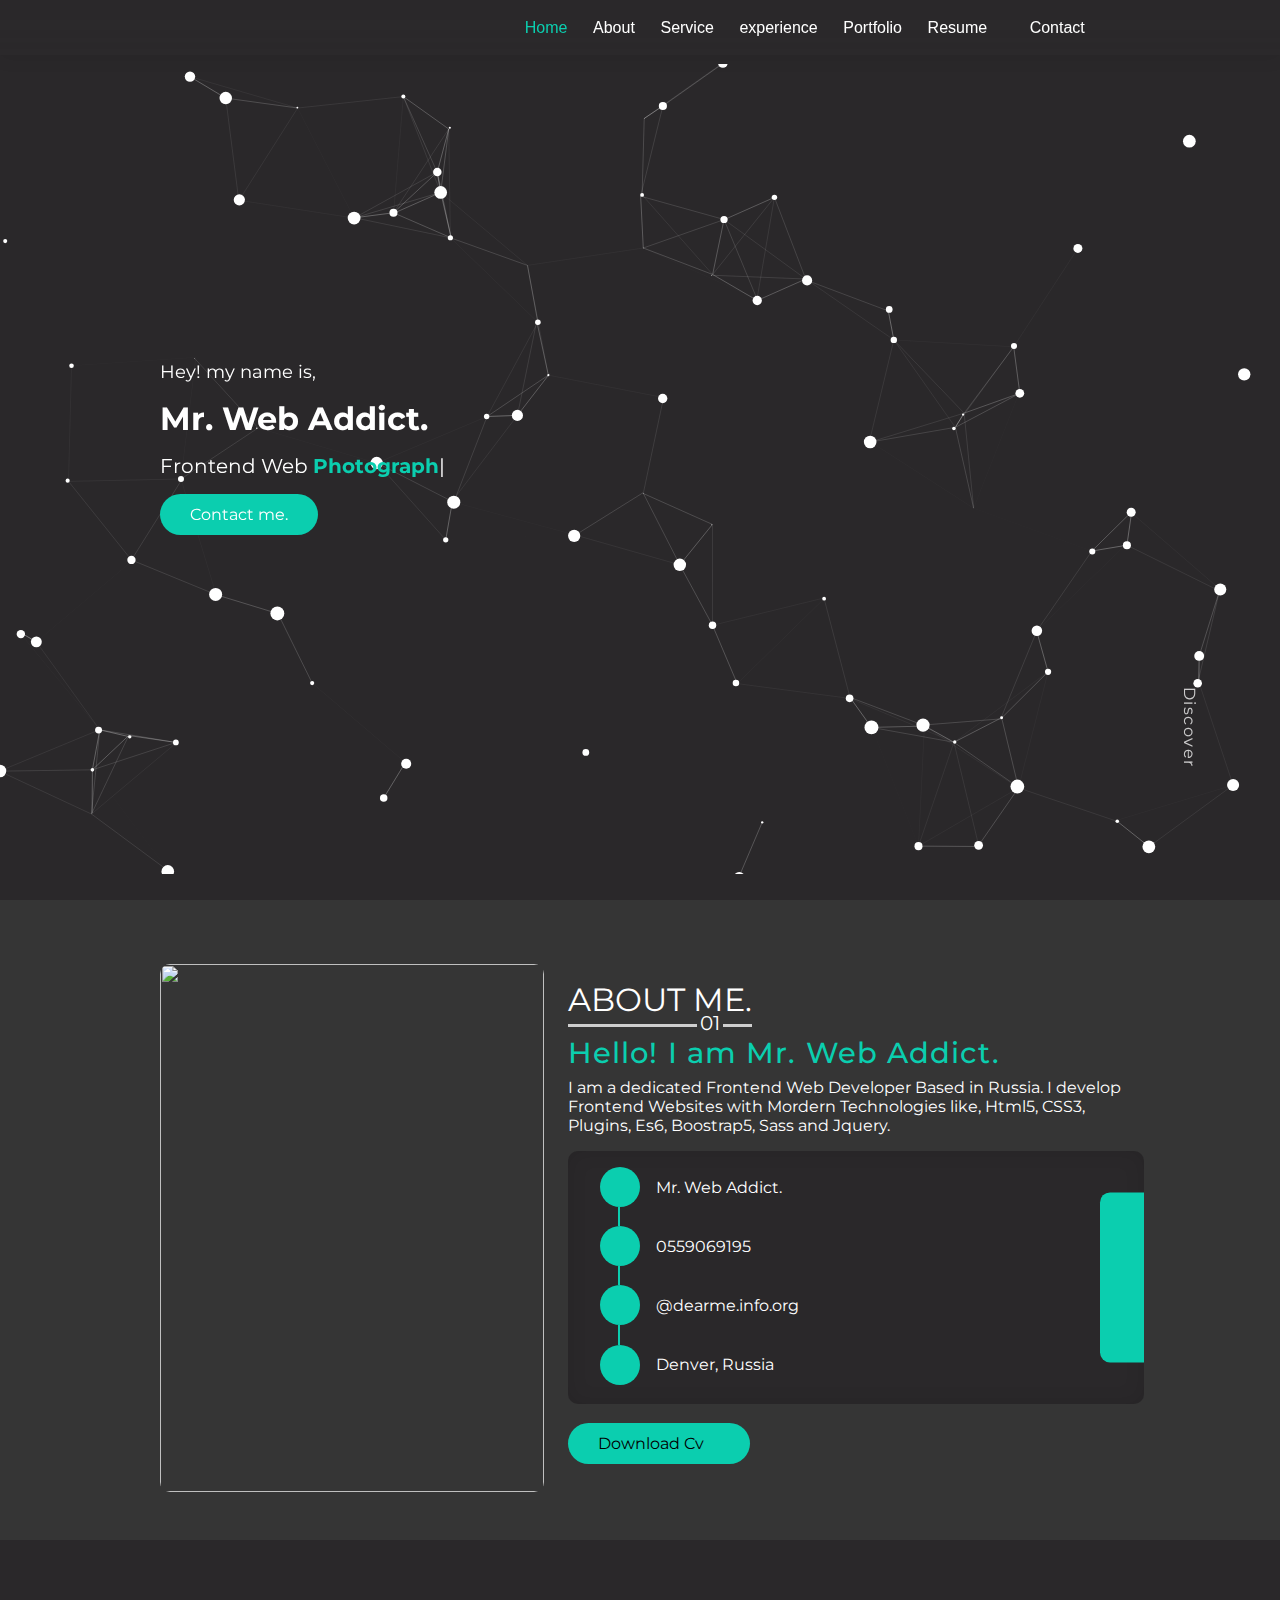
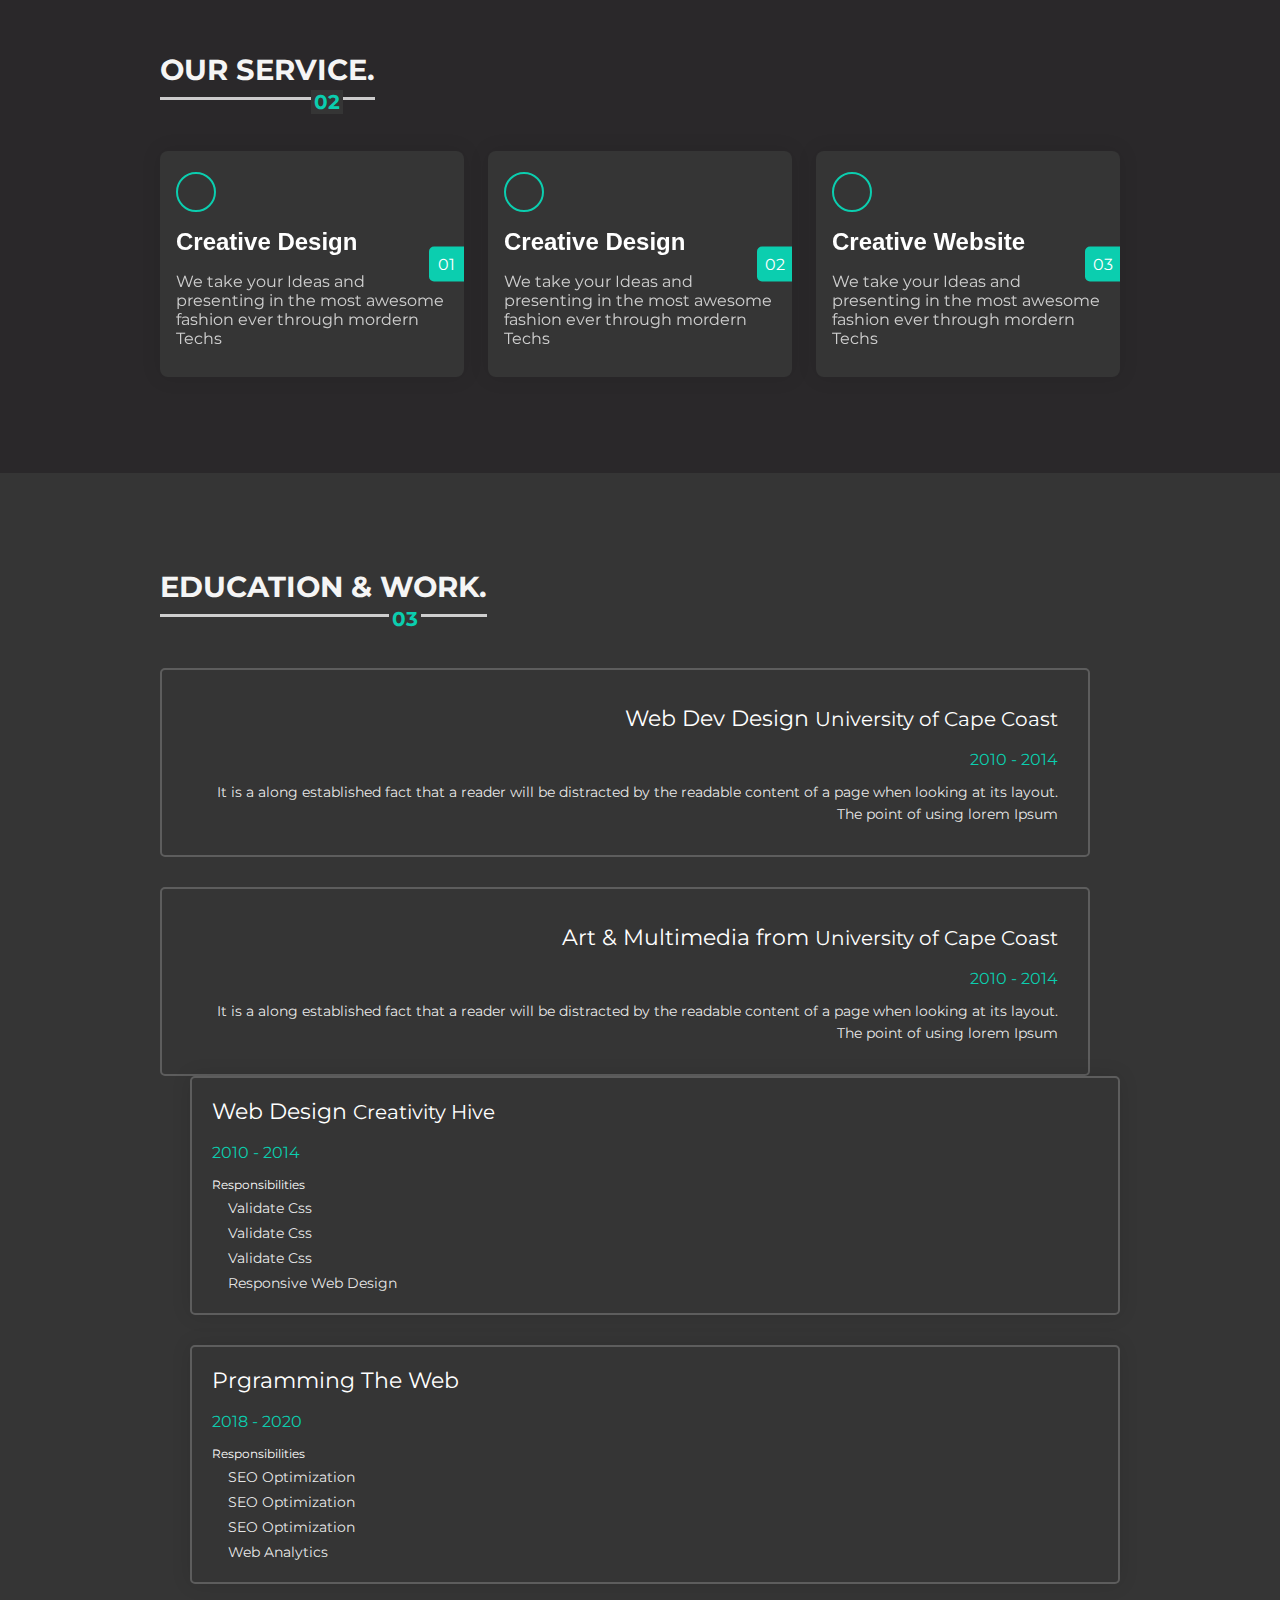
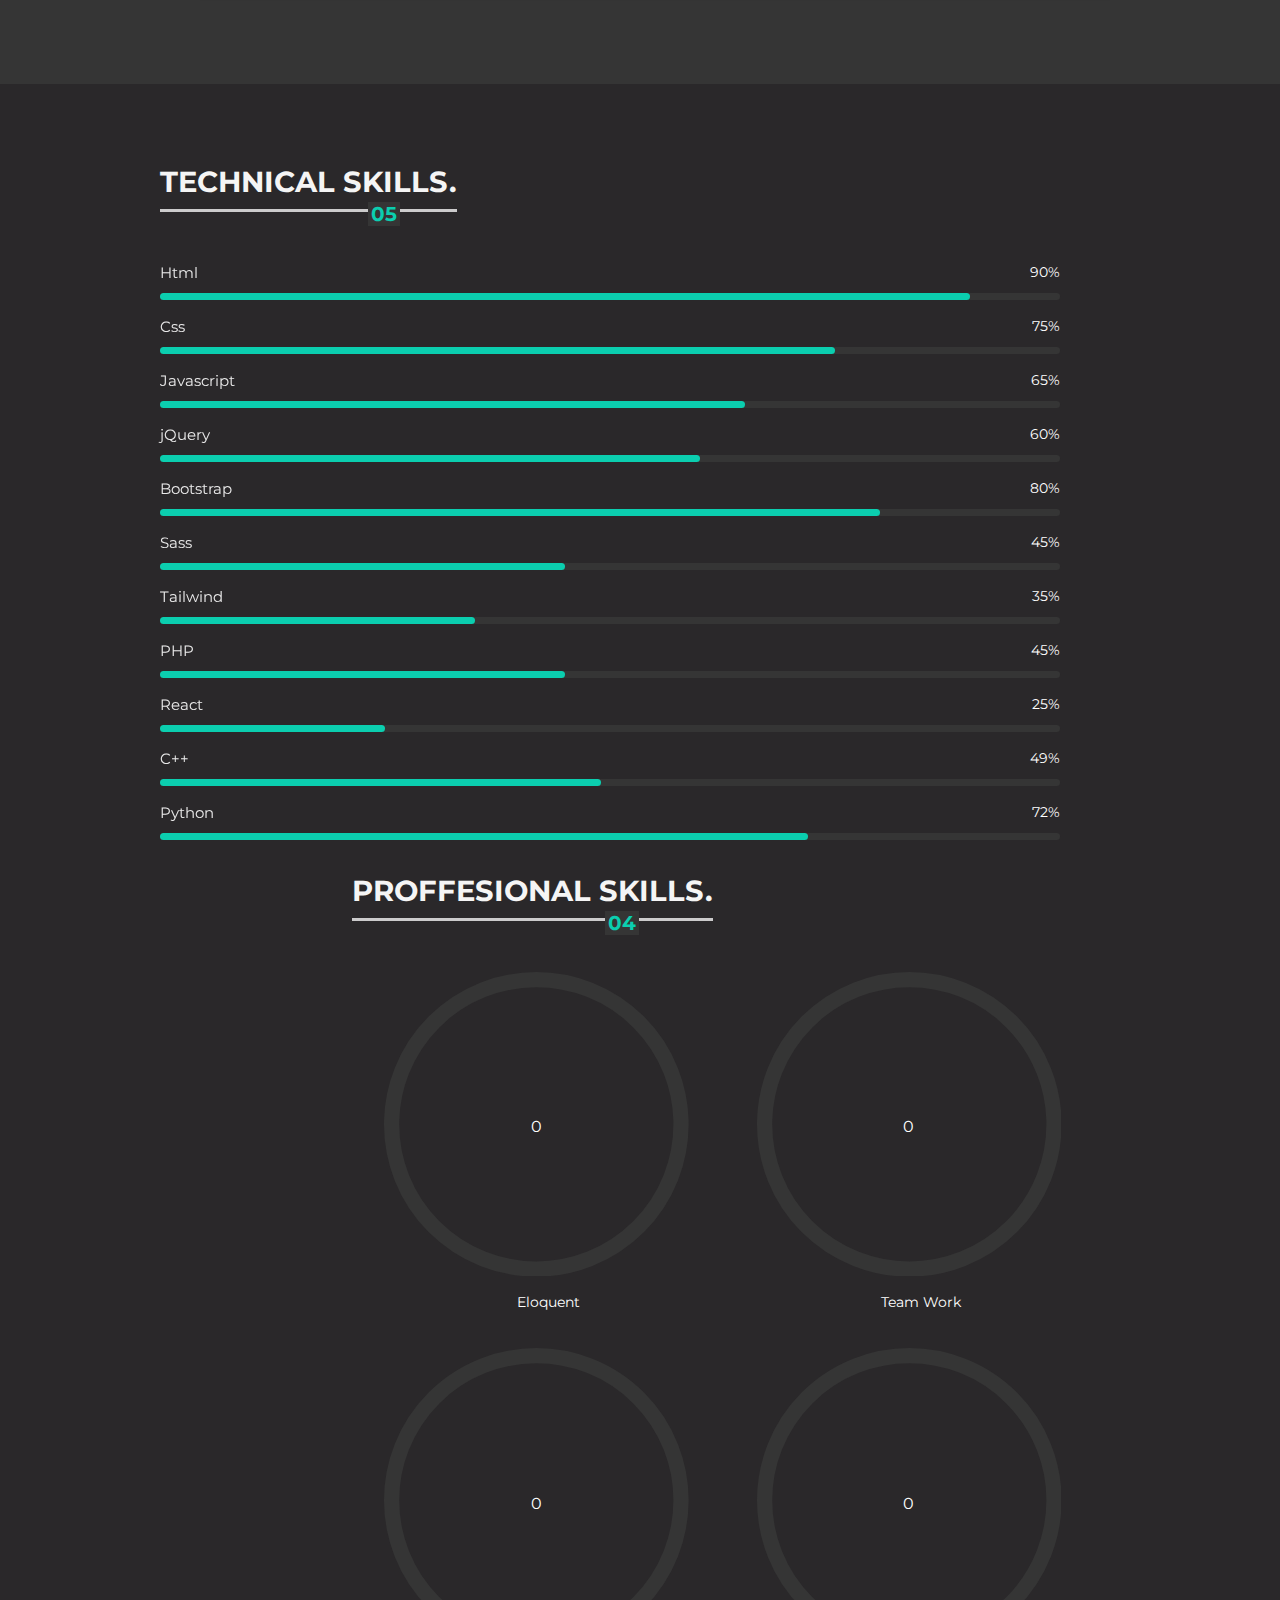
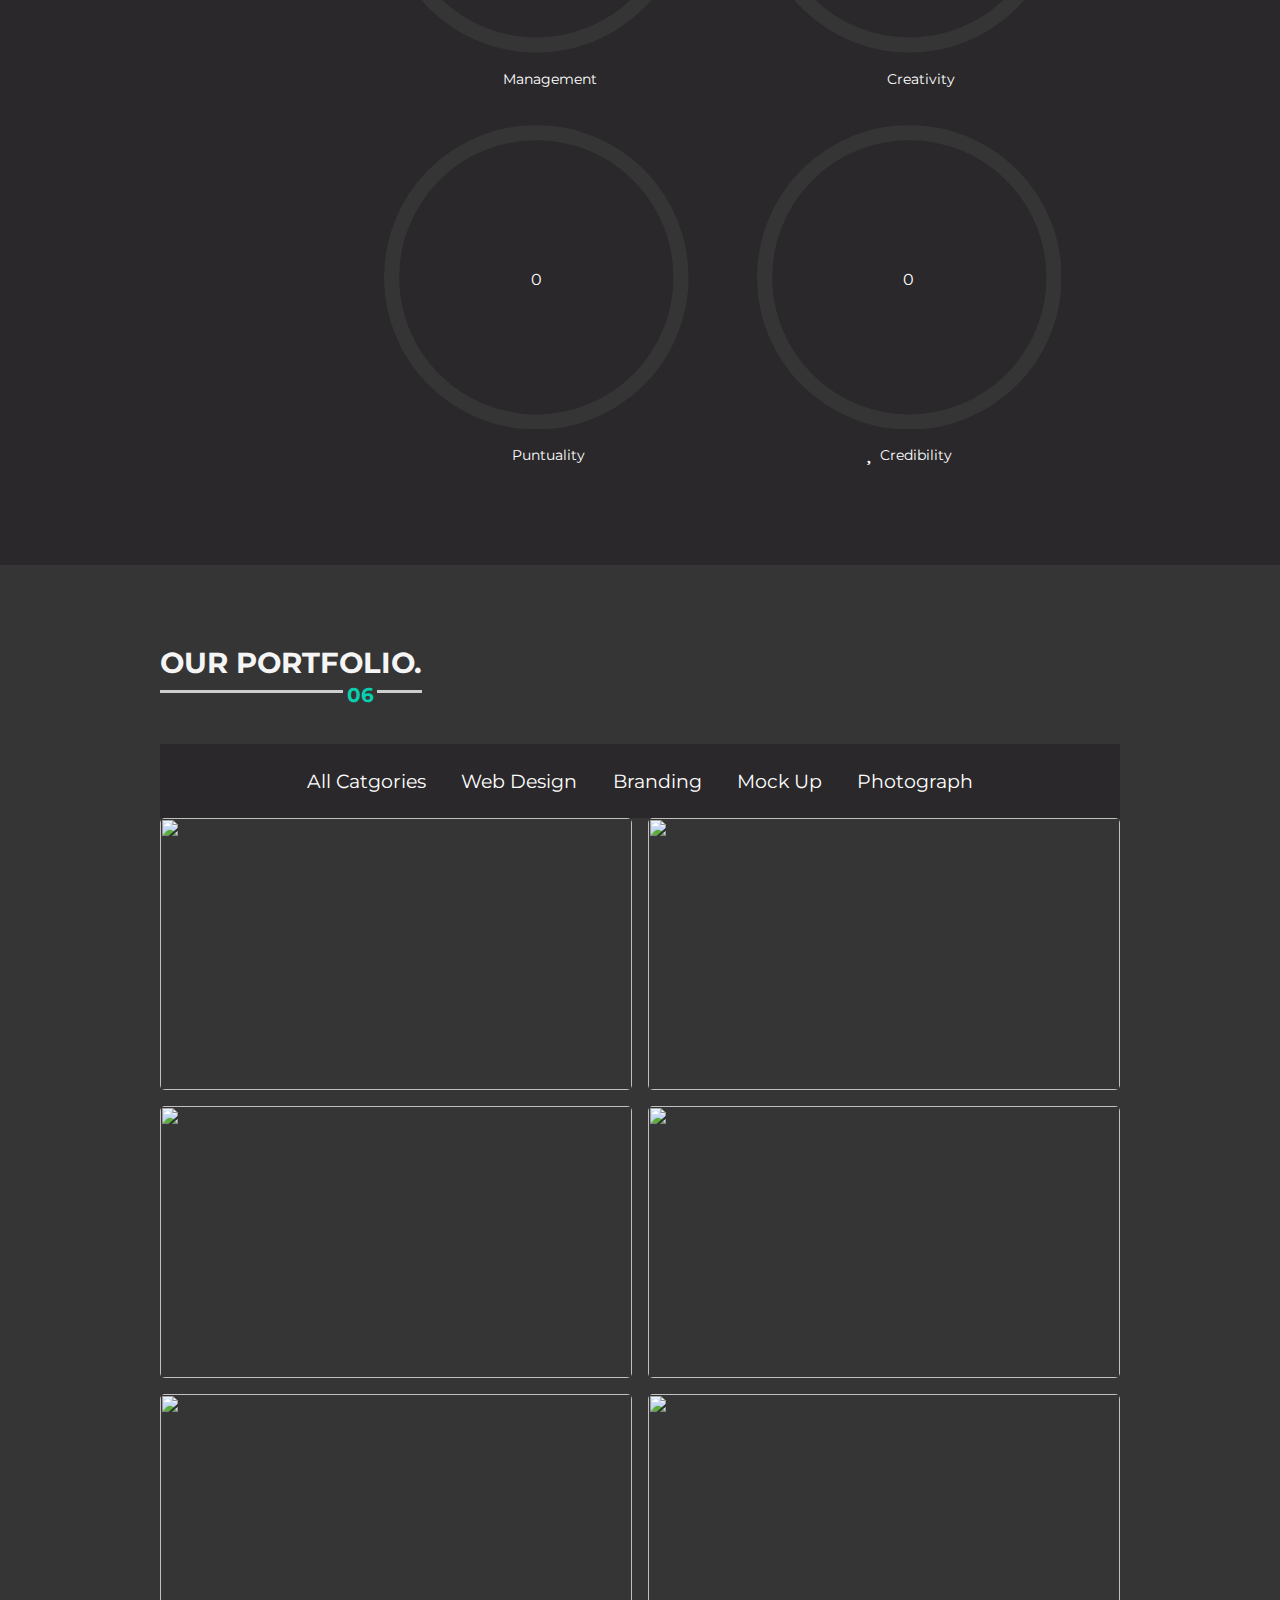
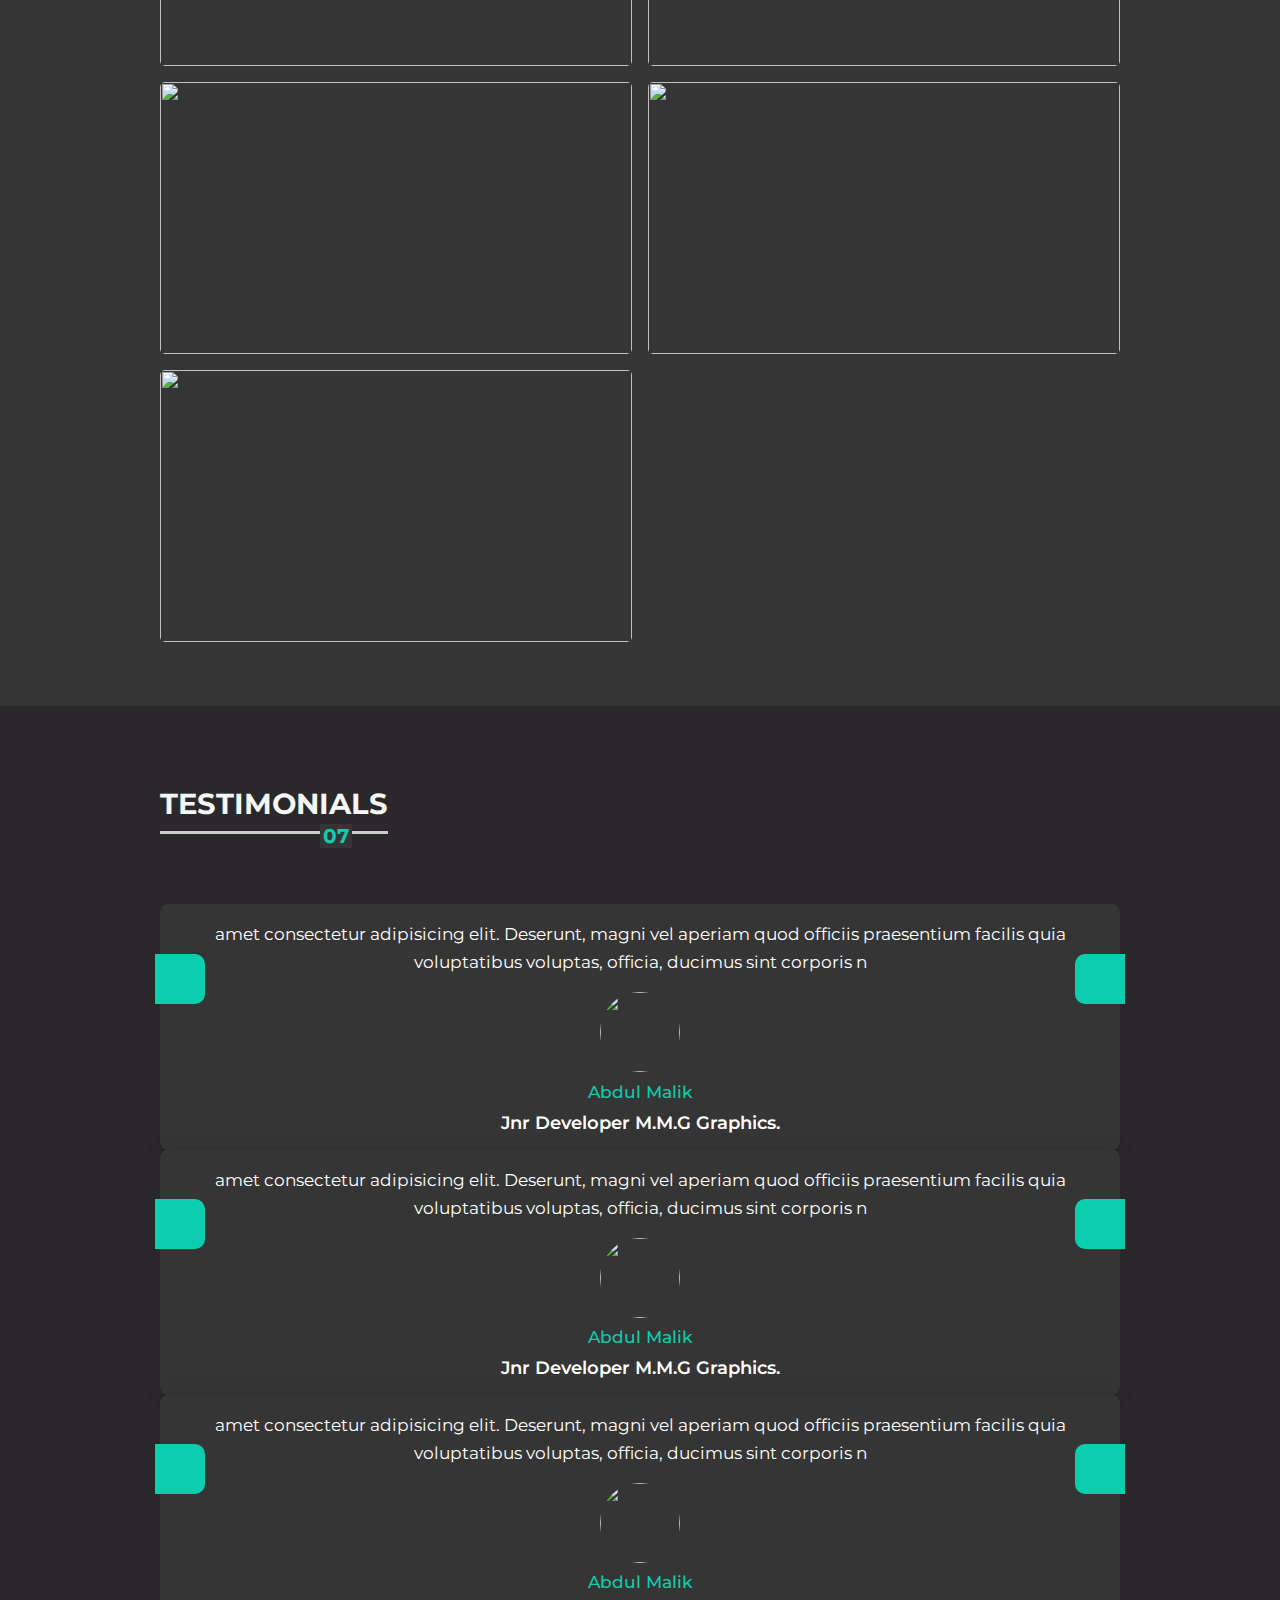
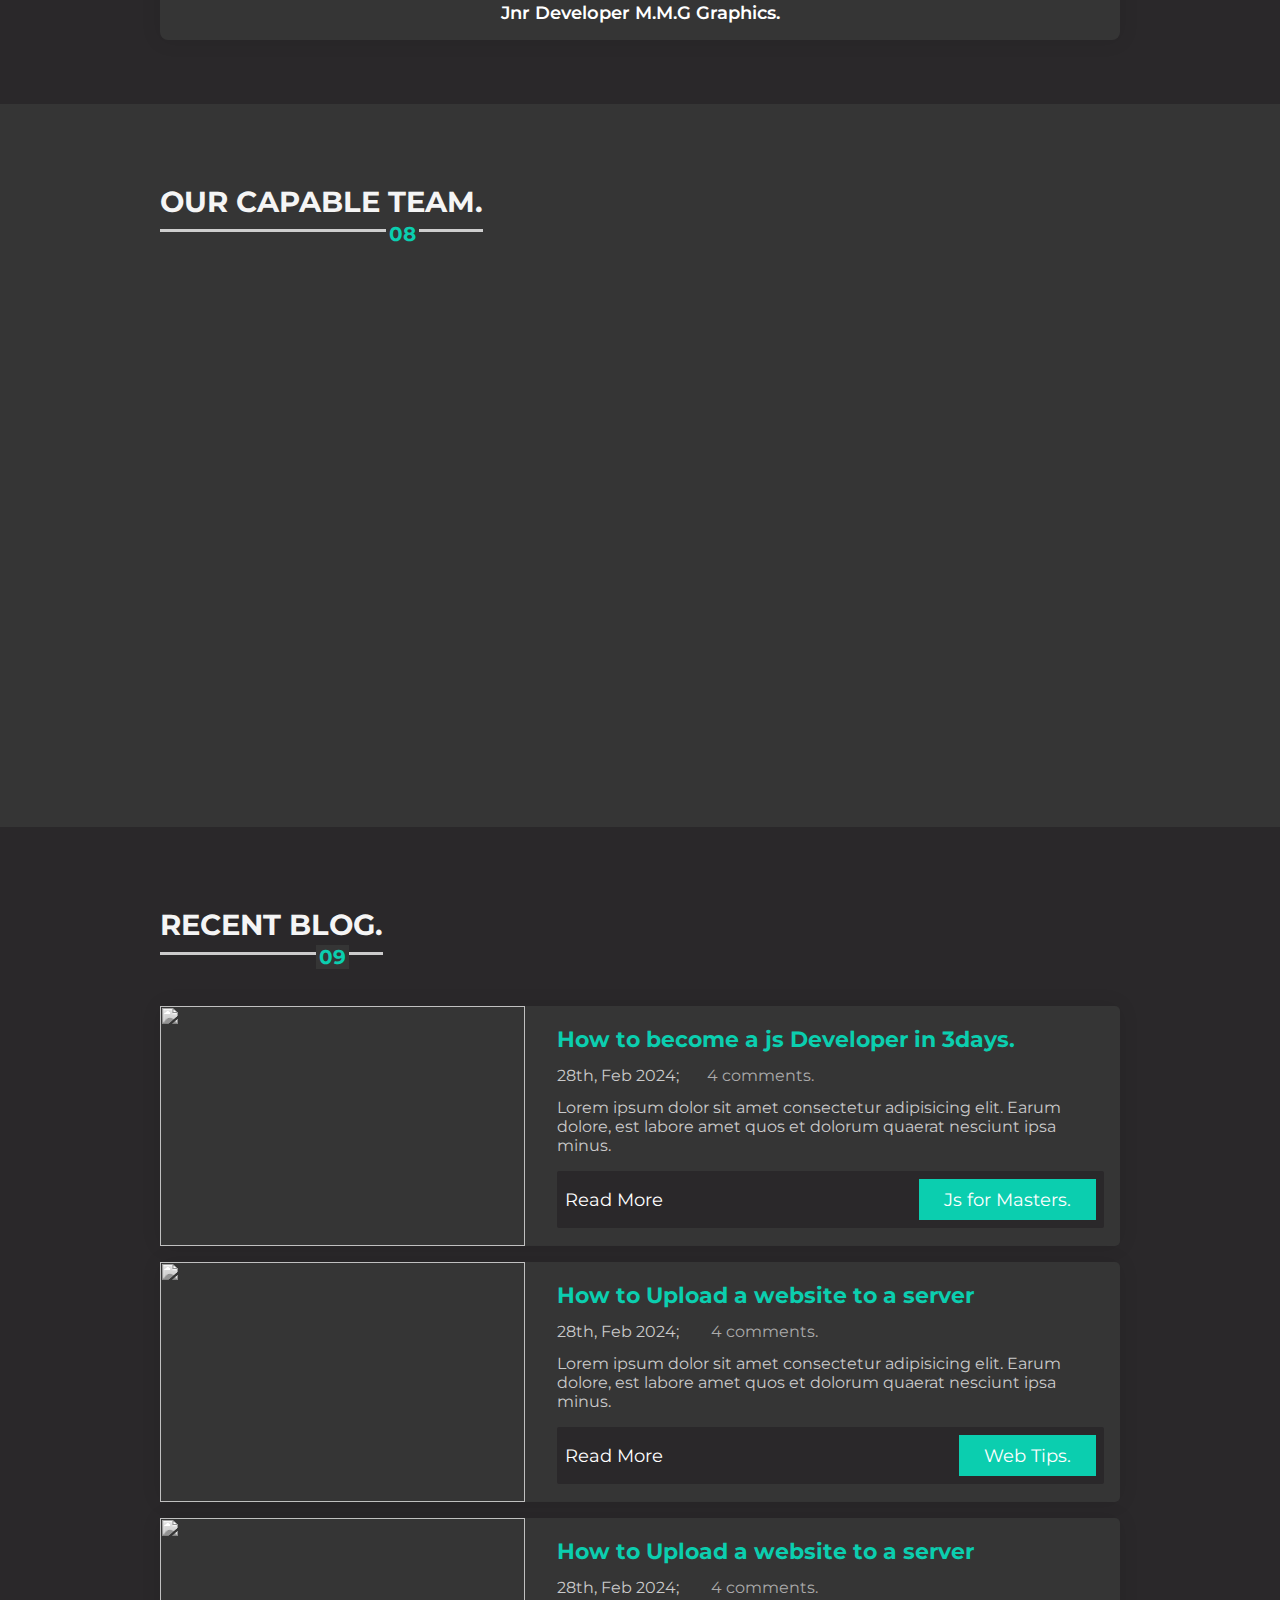
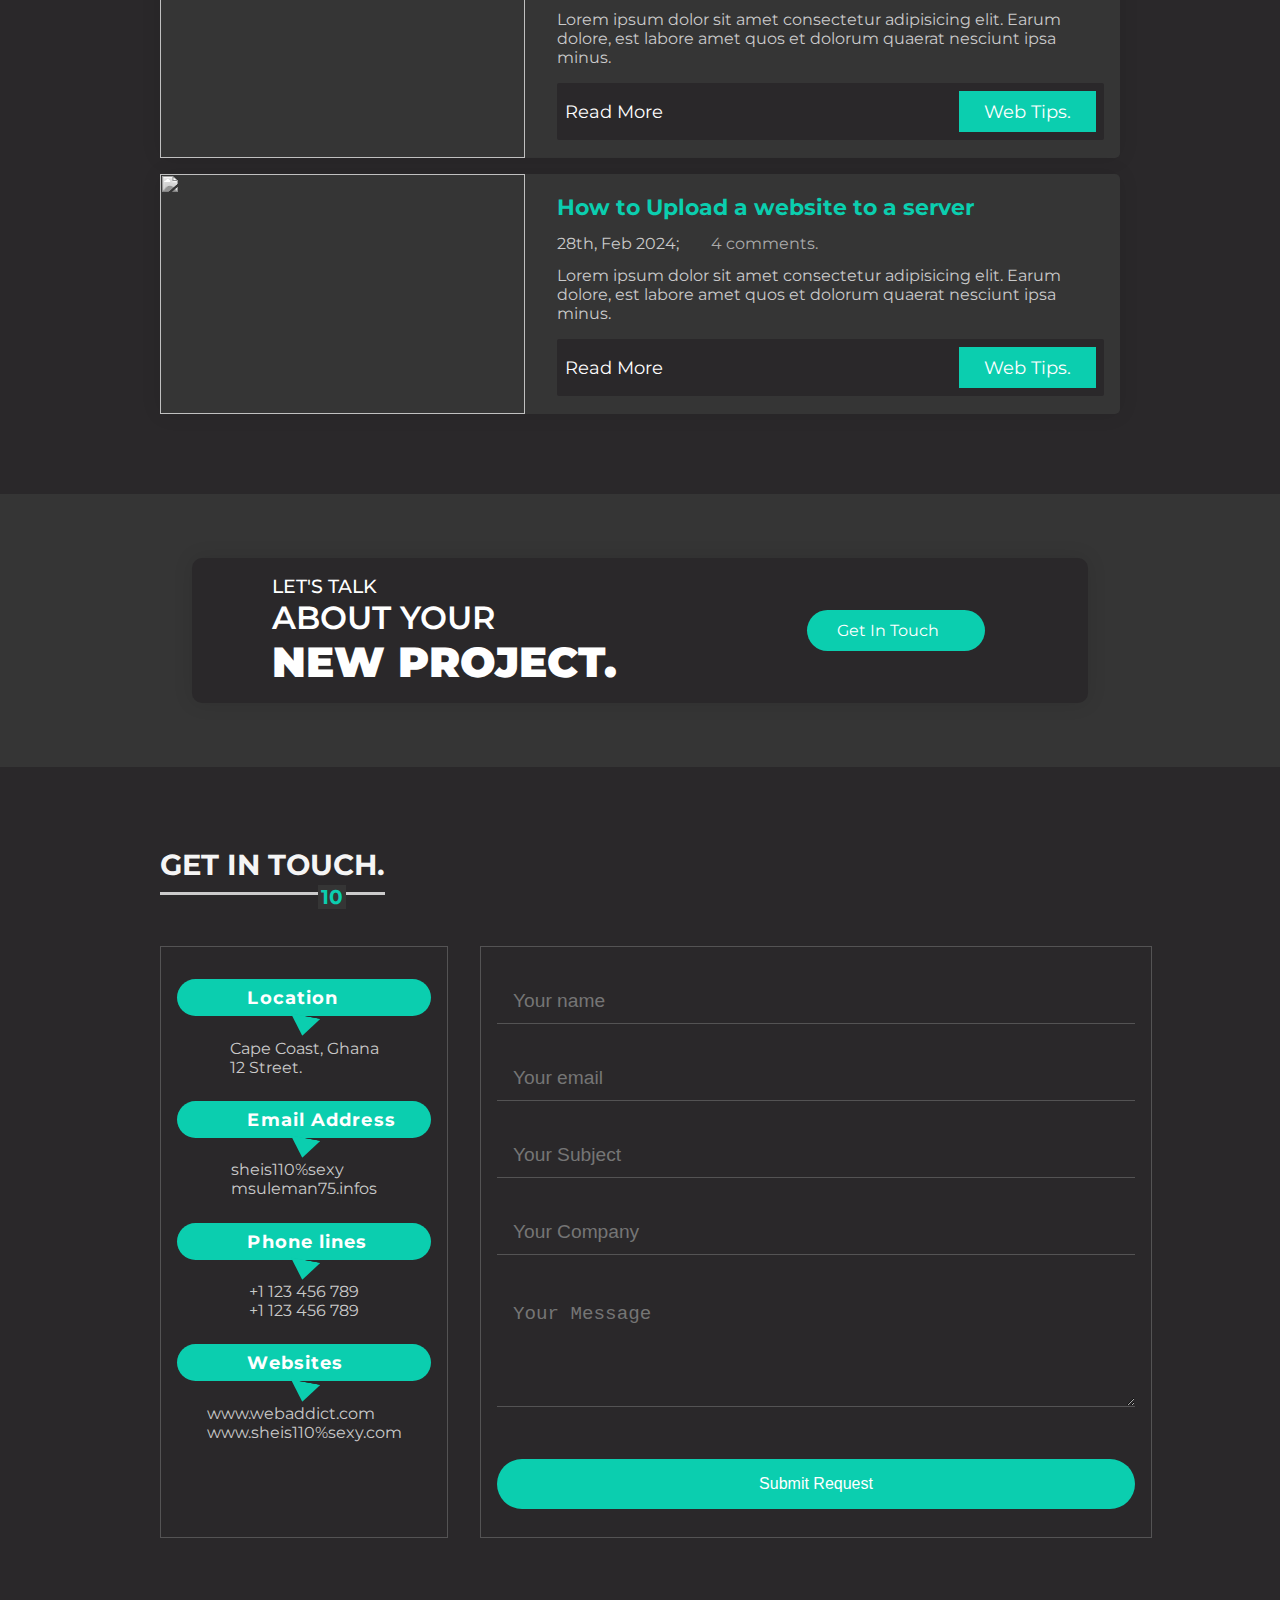
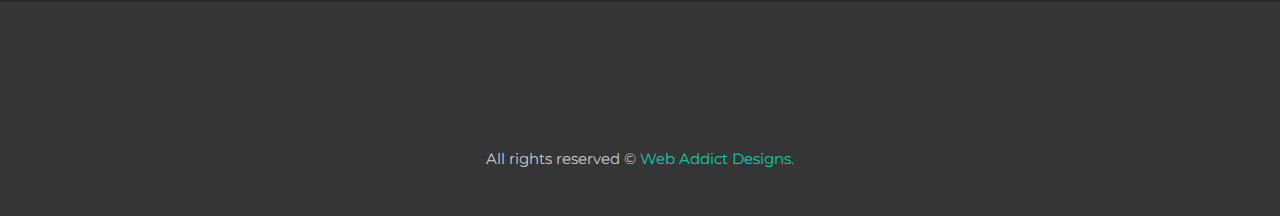
==== index.html @ dfb38000 "Add files via upload" ====
<!DOCTYPE html>
<html lang="en">

<head>
    <meta charset="UTF-8">
    <meta http-equiv="X-UA-Compatible" content="IE=edge">
    <meta name="viewport" content="width=device-width, initial-scale=1.0">
    <title>Next Level Portfolio Website Design</title>
    <link rel="stylesheet" href="css/all.css">
    <link rel="stylesheet" href="Assets/owlCarousel/Css/owl.carousel.min.css">
    <link rel="stylesheet" href="Assets/owlCarousel/Css/owl.theme.default.min.css">
    <link rel="stylesheet" href="css/portfolioStyle1.css">
</head>

<body class="dark-theme">
    <header>
        <div class="container">
            <div class="row jbtn align">
                <div class="logo">
                    <a href="#"><img src="./images/logo-white.png" alt=""></a>
                </div>
                <div class="navigation">
                    <ul class="nav row">
                        <li class="nav-item">
                            <a href="#home" class="nav-link active">Home</a>
                        </li>
                        <li class="nav-item">
                            <a href="#about" class="nav-link ">About</a>
                        </li>
                        <li class="nav-item">
                            <a href="#service" class="nav-link">Service</a>
                        </li>
                        <li class="nav-item">
                            <a href="#experience" class="nav-link">experience</a>
                        </li>
                        <li class="nav-item">
                            <a href="#portfolio" class="nav-link">Portfolio</a>
                        </li>
                        <li class="nav-item" id="subLinks">
                            <a href="#resume" class="nav-link">Resume <i class="fa fa-angle-down"></i></a>
                            <ul class="nav nav2">
                                <li class="nav-item">
                                    <a href="#team" class="nav-link">team</a>
                                </li><br>
                                <li class="nav-item">
                                    <a href="#blog" class="nav-link">Blog</a>
                                </li>

                                <li class="nav-item">
                                    <a href="#review" class="nav-link">Testimonials.</a>
                                </li>

                                <li class="nav-item">
                                    <a href="#skills" class="nav-link">Skills</a>
                                </li>
                                <li class="nav-item">
                                    <a href="#interest" class="nav-link">Interests</a>
                                </li>
                            </ul>
                        </li>
                        <li class="nav-item">
                            <a href="#contact" class="nav-link">Contact</a>
                        </li>
                        <div class="closeNav"><i class="fa fa-times"></i></div>
                    </ul>
                </div>
                <div class="hamburger">
                    <i class="fa fa-bars"></i>
                </div>
            </div>
        </div>
    </header>
    <section class="hero" id="home">
        <div class="particles" id="particles-js"></div>
        <div class=" container ">
            <div class=" ">
                <div class="hero-content ">
                    <h3>Hey! my name is,</h3>
                    <h2>Mr. Web Addict.</h2>
                    <div class="heroText ">Frontend Web <span class="text "></span></div>
                    <a href="# " class="btn ">Contact me.</a>
                </div>
            </div>
        </div>
        <div class="discoverMore">
            <a href="#">Discover</a>
            <i class="fa fa-angle-double-down"></i>
        </div>
    </section>
    <section class="about" id="about">
        <div class="container">
            <div class="grid about-container ">
                <div class="about-image">
                    <img src="./images/team1.jpg" alt="">
                </div>
                <div class="about-text">
                    <h2>About me.</h2>
                    <h3>Hello! I am Mr. Web Addict.</h3>
                    <p>I am a dedicated Frontend Web Developer Based in Russia. I develop Frontend Websites with Mordern Technologies like, Html5, CSS3, Plugins, Es6, Boostrap5, Sass and Jquery.</p>
                    <div class="about_wrap row">
                        <div class="aboutTextDetails row">
                            <div class="about-details">
                                <div class="name row">
                                    <i class="fa fa-user"></i>
                                    <a href="#">Mr. Web Addict.</a>
                                </div>
                            </div>
                            <div class="about-details">
                                <div class="name row">
                                    <i class="fa fa-phone-alt"></i>
                                    <a href="#">0559069195</a>
                                </div>
                            </div>
                            <div class="about-details">
                                <div class="name row">
                                    <i class="fa fa-envelope-open"></i>
                                    <a href="#">@dearme.info.org</a>
                                </div>
                            </div>
                            <div class="about-details">
                                <div class="name row">
                                    <i class="fa fa-map-marker-alt"></i>
                                    <a href="#">Denver, Russia</a>
                                </div>
                            </div>
                        </div>
                        <div class="socialLinks">
                            <a href="#"><i class="fab fa-facebook-f"></i></a>
                            <a href="#"><i class="fab fa-linkedin"></i></a>
                            <a href="#"><i class="fab fa-instagram"></i></a>
                            <a href="#"><i class="fab fa-twitter"></i></a>
                        </div>
                    </div>
                    <a href="#" class="btn">Download Cv <i class="fa fa-redo"></i></a>
                </div>
            </div>
        </div>
    </section>
    <section class="service" id="service">
        <div class="container">
            <div class="row">
                <div class="section-title">
                    <h2 data-filter="02">Our Service.</h2>
                </div>
            </div>
            <div class="grid">
                <div class="service-item">
                    <div class="service-inner">
                        <div class="service-icon">
                            <i class="fa fa-lightbulb"></i>
                        </div>
                        <h2>Creative Design</h2>
                        <p>We take your Ideas and presenting in the most awesome fashion ever through mordern Techs</p>
                        <div class="service-number">01</div>
                    </div>
                </div>
                <div class="service-item">
                    <div class="service-inner">
                        <div class="service-icon">
                            <i class="fa fa-lightbulb"></i>
                        </div>
                        <h2>Creative Design</h2>
                        <p>We take your Ideas and presenting in the most awesome fashion ever through mordern Techs</p>
                        <div class="service-number">02</div>
                    </div>
                </div>
                <div class="service-item">
                    <div class="service-inner">
                        <div class="service-icon">
                            <i class="fa fa-code"></i>
                        </div>
                        <h2>Creative Website</h2>
                        <p>We take your Ideas and presenting in the most awesome fashion ever through mordern Techs</p>
                        <div class="service-number">03</div>
                    </div>
                </div>
            </div>
        </div>
    </section>
    <section class="experience" id="experience">
        <div class="container">
            <div class="row">
                <div class="section-title">
                    <h2 data-filter="03">Education & Work.</h2>
                </div>
            </div>
            <div class="row skillGrid">
                <div class="">
                    <div class="education-content">

                        <div class="education-details">

                            <div class="education-item">
                                <h4>Web Dev Design <a href="#">University of Cape Coast</a></h4>
                                <div class="education-year">2010 - 2014</div>
                                <p>It is a along established fact that a reader will be distracted by the readable content of a page when looking at its layout. The point of using lorem Ipsum
                                </p>
                            </div>
                            <div class="education-item">
                                <h4>Art & Multimedia from <a href="#">University of Cape Coast</a></h4>
                                <div class="education-year">2010 - 2014</div>
                                <p>It is a along established fact that a reader will be distracted by the readable content of a page when looking at its layout. The point of using lorem Ipsum
                                </p>
                            </div>

                        </div>
                    </div>
                </div>
                <div class="col-sm-12 col-md-6">
                    <div class="work">

                        <div class="work-item active">
                            <!-- <i class="fa fa-briefcase"></i> -->
                            <h4>Web Design <a href="#">Creativity Hive</a></h4>
                            <div class="education-year">2010 - 2014</div>
                            <span>Responsibilities</span>
                            <ul class="work-responsibility">
                                <li><i class="fa fa-check"></i>Validate Css</li>
                                <li><i class="fa fa-check"></i>Validate Css</li>
                                <li><i class="fa fa-check"></i>Validate Css</li>
                                <li><i class="fa fa-check"></i>Responsive Web Design</li>
                            </ul>
                        </div>

                        <div class="work-item">
                            <h4>Prgramming The Web
                                <a href="#"></a>
                            </h4>
                            <div class="education-year">2018 - 2020</div>
                            <span>Responsibilities</span>
                            <ul class="work-responsibility">
                                <li><i class="fa fa-check"></i>SEO Optimization</li>
                                <li><i class="fa fa-check"></i>SEO Optimization</li>
                                <li><i class="fa fa-check"></i>SEO Optimization</li>
                                <li><i class="fa fa-check"></i>Web Analytics</li>
                            </ul>
                        </div>
                    </div>
                </div>
            </div>
        </div>
    </section>
    <section class="skills">
        <div id="skills">
            <div class="container">
                <div class="row skillGrid">
                    <div class="col-sm-12  pause">

                        <div class="skills-inner">
                            <div class="text-left mh-proffesional-skill">
                                <div class="row">
                                    <div class="section-title">
                                        <h2 data-filter="05">Technical Skills.</h2>
                                    </div>
                                </div>
                                <div class="each-skill">
                                    <div class="candidates">
                                        <div class="special">
                                            <div class="info">
                                                <div class="none">Html</div>
                                                <div class="percentage-number">90%</div>
                                            </div>
                                            <div class="progressBar" style="">
                                                <div class="percentage" style="--i:1; width: 90%;"></div>
                                            </div>
                                        </div>
                                    </div>

                                    <div class="candidates">
                                        <div class="special">
                                            <div class="info">
                                                <div class="none">Css</div>
                                                <div class="percentage-number">75%</div>
                                            </div>
                                            <div class="progressBar">
                                                <div class="percentage" style="--i:2;width: 75%;"></div>
                                            </div>
                                        </div>
                                    </div>
                                    <div class="candidates">
                                        <div class="special">
                                            <div class="info">
                                                <div class="none">Javascript</div>
                                                <div class="percentage-number">65%</div>
                                            </div>
                                            <div class="progressBar">
                                                <div class="percentage" style="--i:3; width: 65%;"></div>
                                            </div>
                                        </div>
                                    </div>
                                    <div class="candidates">
                                        <div class="special">
                                            <div class="info">
                                                <div class="none">jQuery</div>
                                                <div class="percentage-number">60%</div>
                                            </div>
                                            <div class="progressBar">
                                                <div class="percentage" style="--i:4; width: 60%;"></div>
                                            </div>
                                        </div>
                                    </div>
                                    <div class="candidates">
                                        <div class="special">
                                            <div class="info">
                                                <div class="none">Bootstrap</div>
                                                <div class="percentage-number">80%</div>
                                            </div>
                                            <div class="progressBar">
                                                <div class="percentage" style="--i:5; width: 80%;"></div>
                                            </div>
                                        </div>
                                    </div>
                                    <div class="candidates">
                                        <div class="special">
                                            <div class="info">
                                                <div class="none">Sass</div>
                                                <div class="percentage-number">45%</div>
                                            </div>
                                            <div class="progressBar">
                                                <div class="percentage" style=" --i:6; width: 45%;"></div>
                                            </div>
                                        </div>
                                    </div>
                                    <div class="candidates">
                                        <div class="special">
                                            <div class="info">
                                                <div class="none">Tailwind</div>
                                                <div class="percentage-number">35%</div>
                                            </div>
                                            <div class="progressBar">
                                                <div class="percentage" style="--i:7; width: 35%;"></div>
                                            </div>
                                        </div>
                                    </div>
                                    <div class="candidates">
                                        <div class="special">
                                            <div class="info">
                                                <div class="none">PHP</div>
                                                <div class="percentage-number">45%</div>
                                            </div>
                                            <div class="progressBar">
                                                <div class="percentage" style="--i:8; width: 45%;"></div>
                                            </div>
                                        </div>
                                    </div>
                                    <div class="candidates">
                                        <div class="special">
                                            <div class="info">
                                                <div class="none">React</div>
                                                <div class="percentage-number">25%</div>
                                            </div>
                                            <div class="progressBar">
                                                <div class="percentage" style=" --i:9; width: 25%;"></div>
                                            </div>
                                        </div>
                                    </div>
                                    <div class="candidates">
                                        <div class="special">
                                            <div class="info">
                                                <div class="none">C++</div>
                                                <div class="percentage-number">49%</div>
                                            </div>
                                            <div class="progressBar">
                                                <div class="percentage" style="--i:10; width: 49%;"></div>
                                            </div>
                                        </div>
                                    </div>
                                    <div class="candidates">
                                        <div class="special">
                                            <div class="info">
                                                <div class="none">Python</div>
                                                <div class="percentage-number">72%</div>
                                            </div>
                                            <div class="progressBar">
                                                <div class="percentage" style="--i:11; width: 72%;"></div>
                                            </div>
                                        </div>
                                    </div>
                                </div>
                            </div>
                        </div>
                    </div>
                    <div class="col-sm-12 col-md-6">
                        <div class="mh-proffesional-skills">
                            <div class="row">
                                <div class="section-title">
                                    <h2 data-filter="04"> Proffesional Skills.</h2>
                                </div>
                            </div>
                            <ul class="professional-progress">
                                <li>
                                    <div class="mh-progress progress-circle" data-progress="85"></div>
                                    <div class="skill-name"><i class="fa fa-dove"></i>Eloquent</div>
                                </li>
                                <li>
                                    <div class="mh-progress progress-circle" data-progress="65"></div>
                                    <div class="skill-name"><i class="fa fa-users"> </i>Team Work</div>
                                </li>
                                <li>
                                    <div class="mh-progress progress-circle" data-progress="55"></div>
                                    <div class="skill-name"><i class="fa fa-book"></i> Management</div>
                                </li>
                                <li>
                                    <div class="mh-progress progress-circle" data-progress="100"></div>
                                    <div class="skill-name"><i class="fa fa-code"></i>Creativity</div>
                                </li>
                                <li>
                                    <div class="mh-progress progress-circle" data-progress="55"></div>
                                    <div class="skill-name"><i class="fa fa-clock"> </i>Puntuality</div>
                                </li>
                                <li>
                                    <div class="mh-progress progress-circle" data-progress="80"></div>
                                    <div class="skill-name"><i class="fa fa-heart"></i>Credibility</div>
                                </li>
                            </ul>
                        </div>
                    </div>
                </div>
            </div>
        </div>
    </section>
    <section class="portfolio" id="portfolio">
        <div class="container">
            <div class="row">
                <div class="section-title">
                    <h2 data-filter="06">Our Portfolio.</h2>
                </div>
            </div>
            <div class="row">

                <div class="portfolio-nav flex100" id="filter-button">
                    <ul class="filterPortfolio">
                        <li class="current" data-filter="all">
                            <span>All Catgories</span>
                        </li>
                        <li data-filter=".user-interface">
                            <span>Web Design</span>
                        </li>
                        <li data-filter=".branding">
                            <span>Branding</span>
                        </li>
                        <li data-filter=".mockup">
                            <span>Mock Up</span>
                        </li>
                        <li data-filter=".ui">
                            <span>Photograph</span>
                        </li>
                    </ul>
                </div>
            </div>
            <div class="project-gallery" id="project-gallery">
                <div class="portfolioContainer " id="portfolio-item">
                    <div class="grid-item   mix user-interface ">
                        <figure>
                            <img src="./images/g1.jpg" alt="">
                            <figcaption class="figcaption">
                                <a href="#">
                                    <i class="fa fa-search"></i>
                                </a>
                                <h5 class="title">Creative Design</h5>
                                <span class="sub-title">Photography</span>
                            </figcaption>




                        </figure>
                    </div>
                    <div class="grid-item  ui mix">
                        <figure>
                            <img src="./images/g2.png" class="img2" alt="">
                            <figcaption class="figcaption fig2">
                                <a href="#">
                                    <i class="fa fa-search"></i>
                                </a>
                                <h5 class="title">Creative Design</h5>
                                <span class="sub-title">Photography</span>
                            </figcaption>




                        </figure>
                    </div>
                    <div class="grid-item   user-interface mix">
                        <figure>
                            <img src="./images/g3.png" alt="">
                            <figcaption class="figcaption">
                                <a href="#">
                                    <i class="fa fa-search"></i>
                                </a>
                                <h5 class="title">Creative Design</h5>
                                <span class="sub-title">User user-interface</span>
                            </figcaption>




                        </figure>
                    </div>
                    <div class="grid-item   user-interface mix">
                        <figure>
                            <img src="./images/g4.png" class="img2" alt="">
                            <figcaption class="figcaption fig2">
                                <a href="#">
                                    <i class="fa fa-search"></i>
                                </a>
                                <h5 class="title">Creative Design</h5>
                                <span class="sub-title">Web Design</span>
                            </figcaption>




                        </figure>
                    </div>
                    <div class="grid-item   mix mockup ">
                        <figure>
                            <img src="./images/g5.png" alt="">
                            <figcaption class="figcaption">
                                <a href="#">
                                    <i class="fa fa-search"></i>
                                </a>
                                <h5 class="title">Creative Design</h5>
                                <span class="sub-title">mockup</span>
                            </figcaption>




                        </figure>
                    </div>
                    <div class="grid-item   ui mix">
                        <figure>
                            <img src="./images/g6.png" class="img2" alt="">
                            <figcaption class="figcaption fig2">
                                <a href="#">
                                    <i class="fa fa-search"></i>
                                </a>
                                <h5 class="title">Creative Design</h5>
                                <span class="sub-title">Branding</span>
                            </figcaption>




                        </figure>
                    </div>
                    <div class="grid-item   branding mix">
                        <figure>
                            <img src="./images/g7.jpg" alt="">
                            <figcaption class="figcaption">
                                <a href="#">
                                    <i class="fa fa-search"></i>
                                </a>
                                <h5 class="title">Creative Design</h5>
                                <span class="sub-title">branding</span>
                            </figcaption>




                        </figure>
                    </div>
                    <div class="grid-item  branding  mockup mix">
                        <figure>
                            <img src="./images/g8.png" class="img2" alt="">
                            <figcaption class="figcaption fig2">
                                <a href="#">
                                    <i class="fa fa-search"></i>
                                </a>
                                <h5 class="title">Creative Mockup</h5>
                                <span class="sub-title">Mockup</span>
                            </figcaption>




                        </figure>
                    </div>
                    <div class="grid-item   mockup mix">
                        <figure>
                            <img src="./images/portfolio4.jpg" alt="">
                            <figcaption class="figcaption">
                                <a href="#">
                                    <i class="fa fa-search"></i>
                                </a>
                                <h5 class="title">Creative Design</h5>
                                <span class="sub-title">Photography</span>
                            </figcaption>




                        </figure>
                    </div>

                </div>

            </div>

        </div>
        </div>
        </div>
    </section>


    <section class="review" id="review">
        <div class="container shrink">
            <div class="row">
                <div class="section-title">
                    <h2 data-filter="07">Testimonials</h2>
                </div>
            </div>
            <div class="owl-navigation">
                <span class="owl-nav-prev"><i class="fas fa-minus"></i>
                </span>

                <span class="owl-nav-next"><i class="fas fa-plus"></i>
                </span>
            </div>
            <div class="row owl-carousel owl-theme owl-home" id="testi_slider">

                <div class="review-item">
                    <div class="review_inner">
                        <div class="quote">
                            <i class="fa fa-quote-right"></i>
                            <i class="fa fa-quote-left"></i>
                        </div>
                        <p> amet consectetur adipisicing elit. Deserunt, magni vel aperiam quod officiis praesentium facilis quia voluptatibus voluptas, officia, ducimus sint corporis n</p>
                        <div class="review-image">
                            <img src="./images/4.jpg" alt="">

                        </div>
                        <h3>Abdul Malik</h3>
                        <h4>Jnr Developer M.M.G Graphics.</h4>

                    </div>
                </div>
                <div class="review-item">
                    <div class="review_inner">
                        <div class="quote">
                            <i class="fa fa-quote-right"></i>
                            <i class="fa fa-quote-left"></i>
                        </div>
                        <p> amet consectetur adipisicing elit. Deserunt, magni vel aperiam quod officiis praesentium facilis quia voluptatibus voluptas, officia, ducimus sint corporis n</p>
                        <div class="review-image">
                            <img src="./images/1.jpg" alt="">

                        </div>
                        <h3>Abdul Malik</h3>
                        <h4>Jnr Developer M.M.G Graphics.</h4>

                    </div>
                </div>
                <div class="review-item">
                    <div class="review_inner">
                        <div class="quote">
                            <i class="fa fa-quote-right"></i>
                            <i class="fa fa-quote-left"></i>
                        </div>
                        <p> amet consectetur adipisicing elit. Deserunt, magni vel aperiam quod officiis praesentium facilis quia voluptatibus voluptas, officia, ducimus sint corporis n</p>
                        <div class="review-image">
                            <img src="./images/2.jpg" alt="">

                        </div>
                        <h3>Abdul Malik</h3>
                        <h4>Jnr Developer M.M.G Graphics.</h4>

                    </div>
                </div>
            </div>
        </div>
    </section>
    <section class="team" id="team">
        <div class="container">
            <div class="row">
                <div class="section-title">
                    <h2 data-filter="08">Our Capable Team.</h2>
                </div>
            </div>
            <div class="row owl-carousel owl-theme owl-home" id="team-slider">
                <div class="team-item">
                    <div class="team-inner">
                        <div class="team-image">
                            <img src="./images/team1.jpg" alt="">
                            <div class="overlay2">
                                <a href="#"><i class="fab fa-facebook"></i>Facebook </a>
                                <a href="#"><i class="fab fa-instagram"></i>Instagram </a>
                                <a href="#"><i class="fab fa-linkedin"></i> Linkedin </a>
                                <a href="#"><i class="fab fa-twitter"></i>Twitter </a>
                            </div>
                        </div>
                        <div class="team-details">
                            <div class="team-name">
                                <h2>Abdul Malik</h2>
                                <h3>Frontend Developer</h3>

                            </div>
                            <div class="team-contact">
                                <a href="#"><i class="fa fa-phone-alt"></i>0559069195</a>
                                <a href="#"><i class="fa fa-phone-alt"></i>abdulmaliksuleman75</a>
                            </div>
                        </div>
                    </div>
                </div>
                <div class="team-item">
                    <div class="team-inner">
                        <div class="team-image">
                            <img src="./images/team2.jpg" alt="">
                            <div class="overlay2">

                                <a href="#"><i class="fab fa-facebook"></i>Facebook </a>
                                <a href="#"><i class="fab fa-instagram"></i>Instagram </a>
                                <a href="#"><i class="fab fa-linkedin"></i> Linkedin </a>
                                <a href="#"><i class="fab fa-twitter"></i>Twitter </a>
                            </div>
                        </div>
                        <div class="team-details">
                            <div class="team-name">
                                <h2>Swt Her</h2>
                                <h3>Co Developer</h3>

                            </div>
                            <div class="team-contact">
                                <a href="#"><i class="fa fa-phone-alt"></i>0559069195</a>
                                <a href="#"><i class="fa fa-phone-alt"></i>0559069195</a>
                            </div>
                        </div>
                    </div>
                </div>
                <div class="team-item">
                    <div class="team-inner">
                        <div class="team-image">
                            <img src="./images/barbara_palvin_2013-1920x1080.jpg" alt="">
                            <div class="overlay2">
                                <a href="#"><i class="fab fa-facebook"></i>Facebook </a>
                                <a href="#"><i class="fab fa-instagram"></i>Instagram </a>
                                <a href="#"><i class="fab fa-linkedin"></i> Linkedin </a>
                                <a href="#"><i class="fab fa-twitter"></i>Twitter </a>
                            </div>
                        </div>

                        <div class="team-details">
                            <div class="team-name">
                                <h2>SomeOne Famous</h2>
                                <h3>Editor</h3>

                            </div>
                            <div class="team-contact">
                                <a href="#"><i class="fa fa-phone-alt"></i>0559069195</a>
                                <a href="#"><i class="fa fa-phone-alt"></i>abdulmaliksuleman75</a>
                            </div>
                        </div>
                    </div>
                </div>
                <div class="team-item">
                    <div class="team-inner">
                        <div class="team-image">
                            <img src="./images/team3.jpg" alt="">
                            <div class="overlay2">
                                <a href="#"><i class="fab fa-facebook"></i>Facebook </a>
                                <a href="#"><i class="fab fa-instagram"></i>Instagram </a>
                                <a href="#"><i class="fab fa-linkedin"></i> Linkedin </a>
                                <a href="#"><i class="fab fa-twitter"></i>Twitter </a>
                            </div>
                        </div>

                        <div class="team-details">
                            <div class="team-name">
                                <h2>SheCute</h2>
                                <h3>Web Developer</h3>

                            </div>
                            <div class="team-contact">
                                <a href="#"><i class="fa fa-phone-alt"></i>0559069195</a>
                                <a href="#"><i class="fa fa-phone-alt"></i>abdulmaliksuleman75</a>
                            </div>
                        </div>
                    </div>
                </div>
                <div class="team-item">
                    <div class="team-inner">
                        <div class="team-image">
                            <img src="./images/Tayna16-12_90574-2.jpg" alt="">
                            <div class="overlay2">
                                <a href="#"><i class="fab fa-facebook"></i>Facebook </a>
                                <a href="#"><i class="fab fa-instagram"></i>Instagram </a>
                                <a href="#"><i class="fab fa-linkedin"></i> Linkedin </a>
                                <a href="#"><i class="fab fa-twitter"></i>Twitter </a>
                            </div>
                        </div>
                        <div class="team-details">
                            <div class="team-name">
                                <h2>SheSweet</h2>
                                <h3>Frontend Designer</h3>

                            </div>
                            <div class="team-contact">
                                <a href="#"><i class="fa fa-phone-alt"></i>0559069195</a>
                                <a href="#"><i class="fa fa-phone-alt"></i>abdulmaliksuleman75</a>
                            </div>
                        </div>
                    </div>
                </div>
                <div class="team-item">
                    <div class="team-inner">
                        <div class="team-image">
                            <img src="./images/Arielle16-01_51088-3.jpg" style="object-position:  0 0;" alt="">
                            <div class="overlay2">
                                <a href="#"><i class="fab fa-facebook"></i>Facebook </a>
                                <a href="#"><i class="fab fa-instagram"></i>Instagram </a>
                                <a href="#"><i class="fab fa-linkedin"></i> Linkedin </a>
                                <a href="#"><i class="fab fa-twitter"></i>Twitter </a>
                            </div>
                        </div>
                        <div class="team-details">
                            <div class="team-name">
                                <h2>SheHot</h2>
                                <h3>Loving it</h3>

                            </div>
                            <div class="team-contact">
                                <a href="#"><i class="fa fa-phone-alt"></i>0559069195</a>
                                <a href="#"><i class="fa fa-phone-alt"></i>abdulmaliksuleman75</a>
                            </div>
                        </div>
                    </div>
                </div>
                <div class="team-item">
                    <div class="team-inner">
                        <div class="team-image">
                            <img src="./images/home.jpg" alt="">
                            <div class="overlay2">
                                <a href="#"><i class="fab fa-facebook"></i>Facebook </a>
                                <a href="#"><i class="fab fa-instagram"></i>Instagram </a>
                                <a href="#"><i class="fab fa-linkedin"></i> Linkedin </a>
                                <a href="#"><i class="fab fa-twitter"></i>Twitter </a>
                            </div>
                        </div>
                        <div class="team-details">
                            <div class="team-name">
                                <h2>__ myMaryam</h2>
                                <h3>Co CEO __ Her</h3>

                            </div>
                            <div class="team-contact">
                                <a href="#"><i class="fa fa-phone-alt"></i>0559069195</a>
                                <a href="#"><i class="fa fa-phone-alt"></i>abdulmaliksuleman75</a>
                            </div>
                        </div>
                    </div>
                </div>


            </div>
        </div>
    </section>
    <section class="blogSection" id="blog">
        <div class="container">
            <div class="row">
                <div class="section-title">
                    <h2 data-filter="09">Recent Blog.</h2>
                </div>
            </div>
            <div class="row ">

                <div class="blog-item flex100">
                    <div class="blog-inner blogGrid">
                        <div class="blog-image">
                            <img src="./images/CJ19-02_40732-1.jpg" alt="">
                        </div>
                        <div class="blog-text">
                            <h2>How to become a js Developer in 3days.</h2>
                            <div class="date row">
                                <p>
                                    28th, Feb 2024;</p>
                                <a href="#"><i class="fa fa-comment"></i>4 comments.</a>
                            </div>
                            <p>Lorem ipsum dolor sit amet consectetur adipisicing elit. Earum dolore, est labore amet quos et dolorum quaerat nesciunt ipsa minus.</p>
                            <div class="row read">
                                <a href="#">Read More</a>
                                <a href="#">Js for Masters.</a>
                            </div>
                        </div>
                    </div>
                </div>
                <div class="blog-item flex100">
                    <div class="blog-inner blogGrid">
                        <div class="blog-image">
                            <img src="./images/GO.jpg" alt="">
                        </div>
                        <div class="blog-text">
                            <h2>How to Upload a website to a server</h2>
                            <div class="date row">
                                <p>
                                    28th, Feb 2024;</p>
                                <a href="#"><i class="fa fa-comment"></i> 4 comments.</a>
                            </div>
                            <p>Lorem ipsum dolor sit amet consectetur adipisicing elit. Earum dolore, est labore amet quos et dolorum quaerat nesciunt ipsa minus.</p>
                            <div class="row read">
                                <a href="#">Read More</a>
                                <a href="#">Web Tips.</a>
                            </div>
                        </div>
                    </div>
                </div>
                <div class="blog-item flex100">
                    <div class="blog-inner blogGrid">
                        <div class="blog-image">
                            <img src="./images/Tayna16-12_90574-2.jpg" alt="">
                        </div>
                        <div class="blog-text">
                            <h2>How to Upload a website to a server</h2>
                            <div class="date row">
                                <p>
                                    28th, Feb 2024;</p>
                                <a href="#"><i class="fa fa-comment"></i> 4 comments.</a>
                            </div>
                            <p>Lorem ipsum dolor sit amet consectetur adipisicing elit. Earum dolore, est labore amet quos et dolorum quaerat nesciunt ipsa minus.</p>
                            <div class="row read">
                                <a href="#">Read More</a>
                                <a href="#">Web Tips.</a>
                            </div>
                        </div>
                    </div>
                </div>
                <div class="blog-item flex100">
                    <div class="blog-inner blogGrid">
                        <div class="blog-image">
                            <img src="./images/team3.jpg" alt="">
                        </div>
                        <div class="blog-text">
                            <h2>How to Upload a website to a server</h2>
                            <div class="date row">
                                <p>
                                    28th, Feb 2024;</p>
                                <a href="#"><i class="fa fa-comment"></i> 4 comments.</a>
                            </div>
                            <p>Lorem ipsum dolor sit amet consectetur adipisicing elit. Earum dolore, est labore amet quos et dolorum quaerat nesciunt ipsa minus.</p>
                            <div class="row read">
                                <a href="#">Read More</a>
                                <a href="#">Web Tips.</a>
                            </div>
                        </div>
                    </div>
                </div>
            </div>
        </div>
    </section>
    <section class="new">
        <div class="container">
            <div class="row align">
                <div class="new-text flex60">
                    <h3>Let's Talk </h3>
                    <h2>About Your</h2>
                    <h1>New Project.</h1>
                </div>
                <div class="btnNew flex40">

                    <a href="#" class="btn">Get In Touch <i class="fa fa-paper-plane"></i></a>
                </div>
            </div>
        </div>
    </section>
    <section class="contact" id="contact">
        <div class="container">
            <div class="row">
                <div class="section-title">
                    <h2 data-filter="10">Get In Touch.</h2>
                </div>
            </div>
            <div class="contactGrid">

                <div class="contactInfoBox">
                    <div class="contact-item">
                        <div class="contact-inner">
                            <div class="contactLabel">
                                <div class="contact-icon">
                                    <i class="fa fa-map-marker-alt"></i>
                                </div>
                                <div class="contactInfo">
                                    <h2>
                                        Location</h2>
                                </div>
                            </div>
                            <div class="contactText">
                                Cape Coast, Ghana <br> 12 Street.
                            </div>
                        </div>
                    </div>
                    <div class="contact-item">
                        <div class="contact-inner">
                            <div class="contactLabel">
                                <div class="contact-icon">
                                    <i class="fa fa-envelope-open"></i>
                                </div>
                                <div class="contactInfo">
                                    <h2>
                                        Email Address</h2>
                                </div>
                            </div>
                            <div class="contactText">
                                sheis110%sexy <br> msuleman75.infos
                            </div>
                        </div>
                    </div>
                    <div class="contact-item">
                        <div class="contact-inner">
                            <div class="contactLabel">
                                <div class="contact-icon">
                                    <i class="fa fa-phone-alt"></i>
                                </div>
                                <div class="contactInfo">
                                    <h2>
                                        Phone lines</h2>
                                </div>
                            </div>
                            <div class="contactText">
                                +1 123 456 789 <br> +1 123 456 789
                            </div>
                        </div>
                    </div>
                    <div class="contact-item">
                        <div class="contact-inner">
                            <div class="contactLabel">
                                <div class="contact-icon">
                                    <i class="fa fa-globe"></i>
                                </div>
                                <div class="contactInfo">
                                    <h2>
                                        Websites</h2>
                                </div>
                            </div>
                            <div class="contactText">
                                www.webaddict.com <br> www.sheis110%sexy.com
                            </div>
                        </div>
                    </div>
                </div>
                <div class="contactForm">
                    <div class="contact-inner">
                        <form action="#">
                            <div class="row">
                                <div class="input-group">
                                    <input type="text" placeholder="Your name">
                                </div>
                                <div class="input-group">
                                    <input type="email" placeholder="Your email">
                                </div>
                                <div class="input-group">
                                    <input type="text" placeholder="Your Subject">
                                </div>
                                <div class="input-group">
                                    <input type="text" placeholder="Your Company">
                                </div>
                                <div class="input-group">
                                    <textarea placeholder="Your Message"></textarea>
                                </div>
                                <div class="input-group">
                                    <button type="submit">Submit Request</button>
                                </div>
                            </div>
                        </form>
                    </div>
                </div>
            </div>

        </div>
    </section>
    <footer>
        <div class="container">
            <div class="row">
                <img src="./images/logo-white.png" style="text-align: center; margin: 0 auto;" alt="">
                <div class="socialLinks flex100">
                    <a href="#"><i class="fab fa-facebook-f"></i></a>
                    <a href="#"><i class="fab fa-linkedin"></i></a>
                    <a href="#"><i class="fab fa-instagram"></i></a>
                    <a href="#"><i class="fab fa-twitter"></i></a>
                </div>
                <div class="copy flex100">All rights reserved &copy; <span>
                    Web Addict Designs.
                </span></div>
            </div>
        </div>
    </footer>
    <script src="./Js/jquery-3.5.1.min.js "></script>
    <script src="./Js/typed.min.js "></script>
    <script src="./Assets/particles/particles.js "></script>
    <script src="./Assets/particles/app.js "></script>
    <script src="./Assets/mixitup-3/dist/mixitup.min.js"></script>
    <script src="./Assets/circleeee/circle-progress.js"></script>

    <script src="./Assets/owlCarousel/js/owl.carousel.min.js"></script>
    <script src="./Js/portfolioScript1.js "></script>
</body>

</html>
---- css/portfolioStyle1.css ----
@import url('https://fonts.googleapis.com/css2?family=Oswald:wght@200;400;500;600;700&family=Satisfy&display=swap');
        @import url('https://fonts.googleapis.com/css2?family=Great+Vibes&family=Poppins:wght@300;400;600;800&display=swap');
        @import url('https://fonts.googleapis.com/css2?family=Montserrat:wght@400;500;600;700;800;900&family=Oswald:wght@200;400;500;600;700&family=Satisfy&display=swap');
        .light {
            --firstColor: #0e2431;
            --primary1: #0bceaf;
            --secondColor: #fff;
            --semiWhite: #a9afc3;
            --thirdColor: #777;
            --bg: #fefefe;
            --primary: linear-gradient(#00BCD4, #0bceaf);
            --modalBgColor: #fff;
            --cardBgColor: #fff;
            --bgTransparentColor: rgba(0, 0, 0, .1);
            --TransparentColor01: rgba(0, 0, 0, .1);
            --TransparentColor02: rgba(106, 89, 209, .1);
            --colorFilter: invert(1);
            --lineColor: rgba(0, 0, 0, .35);
            --boxShadow: 0px 0px 20px rgb(0 0 0 / 10%);
            --scrollBarColor: #c5cadf;
            --scrollBarThumb: #70768a;
        }
        
        .dark-theme {
            --firstColor: #fff;
            --thirdColor: rgba(255, 255, 255, .76);
            --bg: #2a282a;
            --primary: #0bceaf;
            --modalBgColor: #0e1b31;
            --cardBgColor: #353535;
            --bgTransparentColor: rgba(255, 255, 255, .1);
            --TransparentColor02: rgba(255, 255, 255, .1);
            --TransparentColor02: rgba(106, 89, 209, .1);
            --colorFilter: invert(0);
            --lineColor: rgba(255, 255, 255, .2);
            --boxShadow: 0px 0px 20px rgb(0 0 0 / 10%);
            --scrollBarColor: #c1ceff;
            --scrollBarThumb: #282f4e;
        }
        
         ::-webkit-scrollbar {
            width: 8px;
            background-color: var(--TransparentColor01);
        }
        
         ::-webkit-scrollbar-thumb {
            background: #0bceaf;
            height: 60px !important;
        }
        
         ::-webkit-search-decoration {
            background-color: #f00;
        }
        
        *,
        *::before,
        *::after {
            margin: 0;
            padding: 0;
            box-sizing: border-box;
            text-decoration: none;
            outline: none;
            border: none;
            list-style: none;
        }
        
        img {
            vertical-align: middle;
            max-width: 100%;
        }
        
        html,
        body {
            /* background:; */
            background-color: #2a282a;
            scroll-behavior: smooth;
            font-size: 100%;
        }
        
        body {
            font-family: 'Montserrat', cursive;
            overflow-x: hidden;
        }
        
        .container {
            width: 75%;
            margin: 0 auto;
        }
        
        header {
            position: absolute;
            z-index: 999;
            width: 100%;
            padding: .7rem .8rem;
            box-shadow: var(--boxShadow);
            transition: .5s ease;
            backdrop-filter: blur(15px);
        }
        
        header .row {
            display: flex;
            justify-content: space-between;
            align-items: center;
        }
        
        header.fixed {
            position: fixed;
            top: 0;
            left: 0;
            width: 100%;
            border-bottom: 2px solid var(--lineColor);
            backdrop-filter: blur(20px);
            box-shadow: var(--boxShadow);
            animation: transform3D .6s ease-in-out;
        }
        
        body.dark-theme header.fixed {
            background: var(--cardBgColor);
        }
        
        @keyframes transform3D {
            0% {
                transform: translate3d(0, -100%, 0);
            }
            100% {
                transform: translate3d(0, 0, 0);
            }
        }
        
        header .logo a {
            color: var(--firstColor);
            font-size: 1.7rem;
        }
        
        header ul.nav {
            position: relative;
        }
        
        header ul.nav li.nav-item {
            display: inline-block;
            margin-right: 1.6rem;
        }
        
        header ul.nav li.nav-item a.nav-link {
            color: var(--firstColor);
            position: relative;
            z-index: 2;
            display: block;
            transition: .5s ease;
            font-family: 'Nunito', sans-serif;
        }
        
        header ul.nav li.nav-item a.nav-link.active {
            color: var(--primary);
        }
        
        header ul li a::before {
            position: absolute;
            top: calc(100% + 5px);
            width: 100%;
            height: 3px;
            left: 0;
            background: #0bceaf;
            content: '';
            transform: scaleX(0);
            transition: .5s ease;
        }
        
        header ul li a:hover::before {
            transform: scaleX(1.1);
        }
        
        header ul.nav li#subLinks {
            position: relative;
        }
        
        header ul.nav li#subLinks ul.nav2 {
            /* background-color: #f00; */
            position: absolute;
            top: 100%;
            /* display: none; */
            left: -45%;
            box-shadow: var(--boxShadow);
            width: calc(100% + 120px);
            padding: 25px;
            background-color: var(--cardBgColor);
            height: fit-content;
            transition: .4s ease;
            transform-origin: top;
            transform: perspective(1000px) scaleY(0);
        }
        
        header ul.nav li#subLinks:hover ul.nav2 {
            transition: .5s ease;
            transform: perspective(1000px) scaleY(1);
        }
        
        header ul.nav li#subLinks ul.nav2 a {
            color: var(--firstColor);
        }
        
        ul.nav2 li {
            margin-bottom: .8rem;
        }
        
        .hamburger {
            display: flex;
            align-items: center;
            justify-content: center;
            display: none;
            cursor: pointer;
            transition: .5s ease;
        }
        
        .closeNav {
            display: none;
        }
        
        .hero {
            width: 100vw;
            height: 100vh;
            background: url('../images/now.jpeg');
            background-position: center center;
            background-size: cover;
            position: relative;
            background-attachment: fixed;
        }
        
        .hero::before {
            position: absolute;
            top: 0;
            left: 0;
            width: 100%;
            height: 100%;
            content: '';
            background: rgb(34, 34, 34 / 80%);
        }
        
        section {
            padding: 4rem 0;
        }
        
        .section-title {
            flex: 0 0 100%;
            margin: 1rem 0 4rem;
        }
        
        .section-title h2 {
            text-transform: uppercase;
            font-size: 1.8rem;
            position: relative;
            color: whitesmoke;
            width: fit-content;
        }
        
        .section-title h2::before {
            width: 100%;
            height: 3px;
            top: calc(10px + 100%);
            background: var(--thirdColor);
            position: absolute;
            left: 0;
            z-index: 1;
            content: '';
        }
        
        .section-title h2::after {
            position: absolute;
            left: 70%;
            top: calc(80% + 10px);
            padding: 0 .2rem;
            z-index: 3;
            font-size: 20px;
            color: #0bceaf;
            content: attr(data-filter);
            background: var(--cardBgColor);
        }
        
        .row {
            display: flex;
            flex-wrap: wrap;
        }
        
        .mh {
            height: 100vh;
        }
        
        .align {
            align-items: center;
        }
        
        .jbtn {
            justify-content: space-between;
        }
        
        .btn {
            display: inline-block;
            /* border-radius: 30px; */
            color: var(--secondColor) !important;
            background-color: var(--primary);
            position: relative;
            padding: 11px 30px;
            border-radius: 5px;
            z-index: 2;
            overflow: hidden;
            border-radius: 30px;
        }
        
        .btn::before {
            position: absolute;
            bottom: 0;
            height: 0;
            left: 0;
            width: 100%;
            border-radius: 30px;
            z-index: -1;
            content: '';
            transition: .4s height ease;
            background: var(--firstColor);
        }
        
        .btn:hover::before {
            height: 100%;
        }
        
        .btn:hover {
            color: #333 !important;
            transition: .4s ease;
        }
        
        .hero-content {
            position: absolute;
            top: 50%;
            width: 50%;
            font-weight: 400;
            z-index: 12;
            transform: translateY(-50%);
            color: var(--firstColor);
        }
        
        .hero-content h3 {
            font-size: 18px;
            font-weight: 400;
            ;
        }
        
        .hero-content h2 {
            margin: 1rem 0;
            font-size: 2rem;
            font-weight: 700;
        }
        
        .hero-content p {
            font-weight: 400;
            line-height: 26px;
            color: var(--thirdColor);
            margin-bottom: 1rem;
        }
        
        .hero-content .heroText {
            font-size: 20px;
            font-weight: 400;
            margin-bottom: 1rem;
        }
        
        .heroText>.text {
            color: var(--primary);
        }
        
        #particles-js {
            /* background-color: #fff; */
            z-index: 2;
            position: absolute;
            width: 100%;
            height: 90%;
        }
        
        .discoverMore {
            position: absolute;
            top: 80%;
            transform: translate(-50%, -50%);
            right: 0%;
            width: 40px;
            height: 70px;
            z-index: 999;
            cursor: pointer;
        }
        
        .discoverMore a {
            position: absolute;
            top: 60%;
            color: var(--thirdColor);
            transform: translate(-50%, -50%) rotate(90deg);
            right: -25%;
            letter-spacing: 1.5px;
        }
        
        .fa-angle-double-down {
            width: 30px;
            height: 30px;
            position: absolute;
            right: 110%;
            top: calc(100% + 35px);
            /* transform: rotate(10deg); */
            color: var(--firstColor);
            animation: scrollDown 2s linear infinite;
        }
        
        @keyframes scrollDown {
            0%,
            20%,
            50%,
            80%,
            100% {
                transform: translateY(0);
            }
            40% {
                transform: translateY(-25px);
            }
            60% {
                transform: translateY(-15px);
            }
        }
        
        .about {
            padding-bottom: 3rem;
            background: var(--cardBgColor);
        }
        
        .about .grid {
            display: grid;
            grid-template-columns: 40% 60%;
            gap: 1.5rem;
        }
        
        .about-image {
            height: 33rem;
            position: relative;
        }
        
        .about-image img {
            width: 100%;
            height: 100%;
            border-radius: 10px;
            object-fit: cover;
        }
        
        .about-text h2 {
            font-size: 2rem;
            color: var(--firstColor);
            font-weight: 400;
            text-transform: uppercase;
            margin: 1rem 0;
            display: block;
            width: fit-content;
            position: relative;
        }
        
        .about-text h2::before {
            width: 100%;
            height: 3px;
            top: calc(5px + 100%);
            background: var(--thirdColor);
            position: absolute;
            left: 0;
            z-index: 1;
            content: '';
        }
        
        .about-text h2::after {
            position: absolute;
            left: 70%;
            top: 80%;
            padding: 0 .2rem;
            z-index: 3;
            font-size: 20px;
            color: var(--firstColor);
            content: '01';
            background: var(--cardBgColor);
        }
        
        .about-text h3 {
            color: var(--primary);
            font-weight: 500;
            letter-spacing: 1.1px;
            font-size: 1.8rem;
        }
        
        .about-text p {
            margin-top: .5rem;
            color: var(--firstColor);
            margin-bottom: 1rem;
        }
        
        .about_wrap {
            padding: 1rem 0 0rem 2rem;
            background-color: var(--bg);
            border-radius: 10px;
            position: relative;
            backdrop-filter: blur(10px);
            /* border: 1px solid var(--thirdColor); */
            box-shadow: inset var(--boxShadow);
        }
        
        .aboutTextDetails {
            flex: 0 0 70%;
        }
        
        .aboutTextDetails .about-details {
            flex: 0 0 100%;
            margin-bottom: 1.2rem;
        }
        
        .about-details .name {
            position: relative;
            align-items: center;
        }
        
        .about-details:not(:last-child) .name::after {
            align-items: center;
            background: var(--primary);
            position: absolute;
            top: 100%;
            left: 18px;
            width: 2px;
            height: 1.2rem;
            content: '';
        }
        
        .about-details .name i {
            width: 40px;
            height: 40px;
            display: flex;
            align-items: center;
            justify-content: center;
            border-radius: 50%;
            background: var(--primary);
            color: var(--firstColor);
        }
        
        .about-details a {
            margin-left: 1rem;
            color: var(--firstColor);
        }
        
        .about .socialLinks {
            position: absolute;
            right: 0;
            top: 50%;
            background: var(--primary);
            display: flex;
            flex-direction: column;
            align-items: center;
            justify-content: center;
            padding: 15px;
            border-radius: 10px 0 0px 10px;
            transform: translateY(-50%);
        }
        
        .socialLinks a {
            color: var(--firstColor);
            margin-bottom: .8rem;
            font-size: 18px;
        }
        
        .about .btn {
            display: block;
            width: fit-content;
            margin-top: 1.2rem;
            color: var(--firstColor);
        }
        
        .service {
            padding: 6rem 0;
        }
        
        .service .grid {
            display: grid;
            grid-template-columns: repeat(auto-fit, minmax(19rem, 1fr));
            gap: 1.5rem;
        }
        
        .service .service-item .service-inner {
            position: relative;
            padding: 1.3em 1em;
            width: 100%;
            background: var(--cardBgColor);
            backdrop-filter: blur(10px);
            border-radius: 8px;
            text-align: left;
            box-shadow: var(--boxShadow);
        }
        
        .service-inner .service-icon {
            width: 40px;
            height: 40px;
            border: 2px solid var(--primary);
            margin: 0 0 1rem;
            border-radius: 20px;
            text-align: center;
            line-height: 40px;
        }
        
        .service-icon i {
            color: var(--primary);
        }
        
        .service-inner h2 {
            color: var(--firstColor);
            font-size: 1.5rem;
            margin-bottom: 1rem;
            font-family: 'Nunito', sans-serif;
        }
        
        .service-inner p {
            color: var(--thirdColor);
            margin-bottom: .5rem;
        }
        
        .service-inner .service-number {
            position: absolute;
            top: 50%;
            transform: translateY(-50%);
            content: '';
            background: var(--primary);
            color: var(--white);
            border-radius: 5px 0 0 5px;
            color: var(--firstColor);
            width: 35px;
            height: 35px;
            line-height: 35px;
            text-align: center;
            right: 0;
        }
        
        .team,
        .portfolio,
        .experience {
            background: var(--cardBgColor);
        }
        
        .project-gallery {
            width: 100%;
            display: flex;
            flex-wrap: wrap;
        }
        
        .portfolioContainer {
            display: grid;
            /* background-color: #f00; */
            width: 100%;
            flex: 0 0 100%;
            gap: 1rem;
            grid-template-columns: repeat(auto-fit, minmax(20rem, 1fr));
        }
        
        .portfolioContainer figure {
            position: relative;
            height: 17rem;
            transform-style: preserve-3d;
            overflow: hidden;
        }
        
        .team-details {
            overflow: hidden;
            position: relative;
            height: 6rem;
        }
        
        .team-name,
        .team-contact,
        .team-image img,
        .team-image .overlay2,
        figure figcaption,
        figure img {
            position: absolute;
            top: 0;
            left: 0;
            right: 0;
            bottom: 0;
            transition: 0.8s;
            display: flex;
            transform-style: preserve-3d;
            flex-direction: column;
            justify-content: center;
            align-items: center;
            backface-visibility: hidden;
            /*overflow: hidden;*/
            height: 100%;
            width: 100%;
            transform-style: preserve-3d;
            object-fit: cover;
        }
        
        .team-contact {
            height: 100%;
            background: var(--bg);
            z-index: 444;
            border: 1px solid var(--lineColor);
            border-top: 0px solid transparent;
        }
        
        .team-image img,
        figure img {
            border-radius: 5px;
            transform-origin: right;
            transform: translate(0) perspective(1000px) rotateY(0deg)
        }
        
        .team-name {
            transform-origin: left;
        }
        
        .team-contact a {
            color: var(--firstColor);
            display: flex;
            align-items: center;
            margin-bottom: .2rem;
        }
        
        .team-contact a>i {
            width: 30px;
            font-size: 14px;
            height: 30px;
            background: var(--primary);
            color: var(--firstColor);
            display: flex;
            align-items: center;
            justify-content: center;
            margin-right: .8rem;
            border-radius: 20px 0 0 20px;
        }
        
        .team-image .overlay2,
        figure figcaption {
            background: #2a282a;
            /* padding: 2rem 3rem; */
            border-radius: 8px;
            box-shadow: var(--boxShadow);
            border: 2px solid var(--lineColor);
            transform-origin: left;
            transform: translate(100%) perspective(1000px) rotateY(100deg);
            display: flex;
        }
        
        .team-contact {
            transform-origin: right;
            transform: translate(-100%) perspective(1000px) rotateY(-100deg);
        }
        
        .team-inner:hover .team-contact,
        .team-inner:hover .team-image .overlay2,
        figure:hover figcaption {
            transform: translate(0) perspective(1000px) rotateY(0deg)
        }
        
        .team-inner:hover .team-image img,
        figure:hover img {
            transform: translate(-100%) perspective(1000px) rotateY(-100deg)
        }
        
        .team-inner:hover .team-name {
            transform: translate(100%) perspective(1000px) rotateY(100deg)
        }
        /* figure img.img2,
figure img.fig2 {
    transform-style: preserve-3d;
}

figure figcaption.fig2 {
    transform-origin: top;
    transform: translateY(100%) perspective(1800px) rotateX(100deg)
}

figure img.img2 {
    transform-origin: bottom;
    transform: translateY(0) perspective(1800px) rotateX(0deg);
}

figure:hover img.img2 {
    transform: translateY(-100%) perspective(1800px) rotateX(-100deg)
} */
        
        figcaption a {
            width: 60px;
            height: 60px;
            background: var(--primary);
            display: block;
            line-height: 60px;
            text-align: center;
            border-radius: 30px;
            /* font-size: 18px; */
            margin-bottom: 1rem;
        }
        
        figcaption a>i {
            color: var(--firstColor);
            font-size: 1.4rem;
        }
        
        figcaption h5 {
            font-size: 1.8rem;
            color: var(--firstColor);
            margin-bottom: 1rem;
        }
        
        figcaption span {
            display: block;
            font-size: 1rem;
            color: var(--thirdColor);
        }
        
        .filterPortfolio {
            background-color: var(--bg);
            width: 100%;
            display: flex;
            padding: 25px;
            justify-content: center;
            flex-wrap: wrap;
            align-items: center;
            flex: 0 0 100%;
        }
        
        .filterPortfolio li {
            display: inline-block;
            margin: 0 1.1rem;
            cursor: pointer;
            font-size: 1.2rem;
            color: var(--firstColor);
            border-radius: 10px 0 0 10px;
        }
        
        .flex100 {
            width: 100%;
            flex: 0 0 100%;
        }
        
        .skills .mh-proffesional-skill {
            padding-right: 60px;
            color: #fff !important;
        }
        
        .skills .mh-proffesional-skill h3 {
            font-size: 30px;
            line-height: 40px;
            text-align: center;
            font-weight: 400;
            margin-bottom: 60px;
        }
        
        .mh-proffesional-skills {
            padding-left: 20%;
            color: #fff;
        }
        
        .mh-proffesional-skills h3 {
            color: #fff;
            font-size: 30px;
            line-height: 40px;
            text-align: center;
            font-weight: 400;
            /* font-family:; */
            margin-bottom: 60px;
            ;
        }
        
        .mh-proffesional-skills li {
            display: inline-block;
            padding: 0 2rem;
            float: none;
            width: 48%;
            margin-bottom: 30px;
            text-align: center;
        }
        
        .skill-name>i {
            font-size: 20px;
            padding-right: .5rem;
            /* white-space: nowrap; */
            margin-bottom: .5rem;
        }
        
        .skill-name {
            font-size: 14px !important;
            font-weight: normal !important;
        }
        
        .mh-progress {
            margin-bottom: 10px;
            font: 900 1.14285/1 Cinzerl, cursive;
            /* background: red; */
            color: #fff;
        }
        
        .mh-progress .progressbar-text {
            color: inherit !important;
        }
        
        .progress.progress-line {
            height: 10px;
            margin-right: 60px;
        }
        
        .progress.progress-line .progressbar-text {
            position: absolute;
            top: 50%;
            left: 100%;
            transform: translateY(-35%);
            text-align: center;
        }
        
        .mh-progress.mh-progress-circle {
            display: inline-block;
            width: 100px;
            height: 100px;
        }
        
        .mh-progress path:nth-child(1) {
            stroke: var(--cardBgColor);
        }
        
        .mh-progress path:nth-child(2) {
            box-shadow: var(--boxShadow);
            stroke: #0bceaf !important;
        }
        
        .candidates {
            position: relative;
            margin-bottom: 15px;
        }
        
        .candidates .special {
            display: inline-block;
            width: 100%;
            vertical-align: middle;
        }
        
        .candidates .special .info {
            position: relative;
        }
        
        .candidates .special .info .none {
            position: absolute;
            top: 0;
            left: 0;
            font-size: 15px;
            font-weight: 400;
            opacity: 0.9;
        }
        
        .candidates .special .info .percentage-number {
            position: absolute;
            /* background: red; */
            top: 0;
            /* background: red; */
            /* background: rgba(0,0,0,.5); */
            right: 0% !important;
            font-size: 14px;
            font-weight: normal;
        }
        
        .candidates .special .progressBar {
            position: relative;
            width: 100%;
            height: 7px;
            /* background: red; */
            margin: 30px 0 2px;
            border-radius: 10px;
            background: var(--cardBgColor);
        }
        
        .candidates .special .percentage {
            position: absolute;
            top: 0;
            left: 0;
            height: 7px;
            background: #0bceaf;
            transition: 3s all;
            width: 0;
            animation: progress 1s linear 2;
            border-radius: 10px;
            /* animation: progressBar 1s linear; */
        }
        
        .candidates .special .percentage.paused {
            animation-iteration-count: 1 !important;
        }
        
        .pause {
            /* position: relative; */
        }
        
        .box {
            position: absolute;
            left: 100%;
            top: 50%;
            width: 50px;
            display: flex;
            flex-flow: column;
            align-items: center;
            justify-content: center;
            height: 50px;
            background: var(--primary1);
            color: #fff;
            cursor: pointer;
            font-size: 14px;
            z-index: 787898778;
            border-radius: 50%;
        }
        
        @keyframes progress {
            from {
                width: 0;
            }
            to {
                /* width: 100%; */
            }
        }
        
        .work h3,
        .experience h3 {
            font-size: 30px;
            color: #fff;
            font-weight: 400;
            margin-bottom: 60px;
            /* font-family: ; */
            line-height: 40px;
            margin-top: 2rem;
        }
        
        .work-item,
        .experience .education-details .education-item {
            margin-bottom: 30px;
            padding: 30px 30px;
            box-shadow: var(--boxShadow);
            /* background: var(--bg); */
            border: 2px solid var(--lineColor);
            border-radius: 5px;
            position: relative;
        }
        
        .education-item.active {
            position: relative;
        }
        
        .education-item::after,
        .education-item.active::after {
            position: absolute;
            top: 0;
            left: 100%;
            border-radius: 0px 20px 20px 0px;
            height: 100%;
            background: var(--primary);
            width: 0px;
            z-index: 333;
            /* display: none; */
            content: '';
            transition: .3s ease;
        }
        
        .education-item.active {
            width: 100%;
        }
        
        .education-item:hover::after {
            width: 20px;
        }
        
        .work-item::before,
        .experience .education-details .education-item::before {
            position: absolute;
            width: 1%;
            height: 0px;
            background: #0bceaf;
            content: '';
            bottom: 0;
            transition: all .5s ease;
        }
        
        .experience .education-details .education-item::before {
            left: 0;
        }
        
        .work-item:before {
            /* background: red; */
            right: 0 !important;
        }
        
        .work-item:hover:before,
        .experience .education-details .education-item:hover:before {
            height: 100%;
        }
        
        .experience {
            padding: 80px 0 100px;
            /* background: red; */
            /* justify-content: center; */
            /* display: flex; */
            /* flex-wrap: wrap; */
            width: 100% !important;
        }
        
        .experience .education-details .education-item:last-child {
            margin-bottom: 0 !important;
        }
        
        .work-item h4,
        .education-item h4 {
            color: #fff;
            font-size: 22px;
            font-weight: 400;
            line-height: 38px;
        }
        
        .work-item h4>a,
        .education-item h4>a {
            /* color: var(--primary1); */
            font-size: 20px;
        }
        
        .work-item .education-year,
        .education-item .education-year {
            margin: 12px 0;
            color: #0bceaf;
        }
        
        .work-item p,
        .education-item p {
            font-size: 14px;
            line-height: 22px;
            margin-bottom: 0;
            color: rgba(255, 255, 255, .9);
        }
        
        .education-content {
            text-align: right;
            /* background: red; */
            padding-right: 30px;
        }
        
        .work {
            /* padding-left: 30px; */
        }
        
        .work-item {
            text-align: left;
        }
        
        .work-item:last-child {
            /* background: green; */
            margin-bottom: 0;
        }
        
        .work-item span {
            font-size: 12px;
            line-height: 22px;
            color: #fff;
        }
        
        .work-responsibility li {
            list-style: none;
            font-size: 14px;
            margin: 2px 0;
            color: rgba(255, 255, 255, .9);
        }
        
        .work-responsibility li .fa {
            font-size: 10px;
            line-height: 23px;
            cursor: pointer;
            margin-right: .5rem;
            color: #fff;
        }
        
        .work-item {
            padding: 15px 20px !important;
            /* background: red; */
        }
        
        .skillGrid {
            display: grid;
            grid-template-columns: repeat(auto-fit, minmax(31rem, 1fr));
        }
        
        .experience .education-details .education-item {
            margin-bottom: 30px;
            padding: 30px 30px;
            box-shadow: var(--shadow);
            border-radius: 5px;
            position: relative;
        }
        
        .work-item::before,
        .experience .education-details .education-item::before {
            position: absolute;
            width: 1%;
            height: 0px;
            background: #0bceaf;
            content: '';
            bottom: 0;
            transition: all .5s ease;
        }
        
        .experience .education-details .education-item::before {
            left: 0;
        }
        
        .work-item:before {
            /* background: red; */
            right: 0 !important;
        }
        
        .work-item:hover:before,
        .experience .education-details .education-item:hover:before {
            height: 100%;
        }
        
        .experience .education-details .education-item:last-child {
            margin-bottom: 0 !important;
        }
        
        .work-item h4,
        .education-item h4 {
            color: #fff;
            font-size: 22px;
            font-weight: 400;
            line-height: 38px;
        }
        
        .work-item h4>a,
        .education-item h4>a {
            color: var(--primary1);
            font-size: 20px;
        }
        
        .work-item .education-year,
        .education-item .education-year {
            margin: 12px 0;
            color: #0bceaf;
        }
        
        .work-item p,
        .education-item p {
            font-size: 14px;
            line-height: 22px;
            margin-bottom: 0;
            color: rgba(255, 255, 255, .9);
        }
        
        .education-content {
            text-align: right;
            /* background: red; */
            padding-right: 30px;
        }
        
        .work {
            padding-left: 30px;
        }
        
        .work-item {
            text-align: left;
        }
        
        .work-item:last-child {
            /* background: green; */
            margin-bottom: 0;
        }
        
        .work-item span {
            font-size: 12px;
            line-height: 22px;
            color: #fff;
        }
        
        .work-responsibility li {
            list-style: none;
            font-size: 14px;
            margin: 2px 0;
            color: rgba(255, 255, 255, .9);
        }
        
        .work-responsibility li .fa {
            font-size: 10px;
            line-height: 23px;
            cursor: pointer;
            margin-right: .5rem;
            color: #fff;
        }
        
        .work-item {
            padding: 10px;
            /* background: red; */
        }
        
        .team-item {
            padding: 1rem 1rem 3rem;
        }
        
        .team-inner {
            box-shadow: 0px 15px 35px rgba(0, 0, 0, 0.25);
            text-align: center;
            /* border-radius: 5px; */
            padding: 0rem 0 0rem;
            background: var(--cardBgColor);
            width: 100%;
        }
        
        .team-image {
            position: relative;
            width: 100%;
            overflow: hidden;
            position: relative;
            height: 20rem;
            transform-style: preserve-3d;
        }
        
        .overlay {
            position: absolute;
            top: 70%;
            left: 0%;
            opacity: 0;
            z-index: 12;
            width: 100%;
            visibility: hidden;
            /* background-color: red; */
            transform: translateX(-50%);
            transition: .5s ease-in .2s;
        }
        
        .overlay h2 {
            transform: all .5s ease;
            color: #fff;
            font-size: 1.5rem;
            font-weight: 500;
        }
        
        .team-inner .overlay2 h2 {
            color: #fff;
            position: relative;
        }
        
        .team-inner .overlay2 h2:before {
            font-family: FontAwesome;
            content: '👌';
            font-size: 25px;
            position: absolute;
            top: -5.25px;
            border-radius: 50%;
            left: -40px;
            padding: 2px;
            font-size: 19px;
            line-height: 45px;
            font-size: 1.4rem;
            width: 45px;
            height: 45px;
        }
        
        .team-inner h2 {
            margin-top: 1rem;
            color: var(--firstColor);
            font-size: 25px;
            margin-bottom: .5rem;
            position: relative;
        }
        
        .team-inner h2:before {
            content: '';
            position: absolute;
            bottom: 0%;
            left: 10%;
            height: 1px;
            width: 0;
            transition: all .5s linear;
            background: var(--primary);
        }
        
        .team-inner:hover h2:before {
            margin: 0 auto !important;
            width: 80%;
        }
        
        .team-inner h3 {
            color: var(--primary);
            font-weight: 500;
        }
        
        .team-inner .overlay2 a {
            display: block !important;
            color: var(--firstColor);
            text-align: left;
            margin-bottom: 1rem;
        }
        
        .team-inner .overlay2 a>i {
            padding-right: .5rem;
            display: inline-block;
            text-align: left;
            font-size: 1.2rem;
        }
        
        .owl-theme .owl-dots {
            left: 50%;
            top: calc(100% + 20px);
            /* width: 300px; */
            display: flex;
            transform: translateX(-50%);
            position: absolute;
        }
        
        .owl-theme .owl-dots .owl-dot {
            display: block;
            width: 25px;
            height: 25px;
            background: var(--cardBgColor) !important;
            margin-right: 1rem;
            text-align: center;
            border-radius: 50%;
            display: flex;
            align-items: center;
            justify-content: center;
            /*border: 2px solid var(--primary1) !important;*/
        }
        
        #team-slider .owl-dots .owl-dot {
            background: var(--bg) !important;
        }
        
        .owl-theme .owl-dots .owl-dot:hover span,
        .owl-theme .owl-dots .owl-dot span {
            width: 10px;
            height: 10px;
            margin: 5px 7px;
            background: transparent;
            display: block;
            -webkit-backface-visibility: visible;
            transition: .2s ease;
            border-radius: 30px;
        }
        
        .owl-theme .owl-dots .owl-dot.active {
            background: var(--cardBgColor);
        }
        
        .owl-theme .owl-dots .owl-dot.active span {
            background: #0bceaf;
            transform: scale(1.15);
        }
        
        button {
            border: none !important;
            outline: none !important;
        }
        
        .owl-theme .owl-dots .dot {
            border: none !important;
        }
        
        .review-item .review_inner {
            padding: 1rem 3.1rem;
            position: relative;
            background: var(--cardBgColor);
            ;
            box-shadow: var(--boxShadow);
            text-align: center;
            width: 100%;
            /* border-top: 4px solid var(--lineColor); */
            /* border-radius: 0px 0px 10px 10px; */
            position: relative;
            border-radius: 8px;
        }
        
        .quote {
            position: absolute;
            top: 20%;
            transform: translateY(-50%);
            display: flex;
            justify-content: space-between;
            width: 100%;
            z-index: 9999999999;
        }
        
        .quote i {
            line-height: 50px;
            width: 50px;
            height: 50px;
            color: var(--firstColor);
            position: absolute;
            background: var(--primary);
        }
        
        .quote .fa-quote-left {
            border-radius: 0 10px 10px 0;
            left: -55px;
        }
        
        .quote .fa-quote-right {
            border-radius: 10px 0px 0px 10px;
            right: 45px;
        }
        
        .review-image {
            width: 80px;
            height: 80px;
            margin: 1rem auto .25rem;
            border-radius: 45px;
        }
        
        .review-image img {
            height: 100%;
            border-radius: 45px;
            width: 100%;
        }
        
        .review_inner p {
            font-size: 17px;
            color: var(--firstColor);
            line-height: 28px;
            font-weight: 400;
        }
        
        .review_inner h3 {
            margin: .6rem 0;
            font-size: 17px;
            font-weight: 500;
            color: var(--primary);
        }
        
        .review_inner h4 {
            font-size: 18px;
            font-weight: 600;
            color: var(--firstColor);
        }
        
        .owl-nav {
            position: absolute;
            right: 10%;
            top: 60%;
            /* background:red; */
        }
        
        .owl-nav .owl-prev .owl-nav-prev {
            right: 2%;
            background-color: #e91e63;
        }
        
        .owl-nav .owl-prev .owl-nav-prev,
        .owl-nav .owl-next .owl-nav-next {
            /* background: transparent !important; */
            background: var(--color-text);
            width: 40px;
            height: 40px;
            display: inline-block;
            /* margin-right: 2rem; */
            top: 50%;
            text-align: center;
            position: absolute;
            line-height: 35px;
            border-radius: 50%;
            font-size: 1.2rem !important;
            /* border-radius: 50% !important; */
            /* box-shadow: 3px 3px 3px #d0d0d0, -3px -3px 3px #f8f8f8; */
            transition: 0.5s ease-in-out !important;
        }
        
        .owl-nav .owl-prev .owl-nav-prev:hover,
        .owl-nav .owl-next .owl-nav-next:Hover,
        .owl-navigation1 .owl-nav-next-btn:hover,
        .owl-navigation1 .owl-nav-prev-btn:hover {
            background: var(--color-text);
        }
        
        .owl-theme .owl-nav [class *='owl-']:hover {
            background: #e91e63 !important;
            color: #fff !important;
            outline: none !important;
            border: none !important;
        }
        
        .blogSection {
            /* background-color: #353535; */
        }
        
        .blogSection .row {}
        
        .blogSection .blog-item {
            background: var(--cardBgColor);
            box-shadow: var(--boxShadow);
            /* background-color: #0bceaf; */
            margin-bottom: 1rem;
            border-radius: 10px;
        }
        
        .blogSection .blogGrid {
            background: var(--cardBgColor);
            padding: 0rem 3rem 0 0;
            display: grid;
            gap: 2rem;
            grid-template-columns: 40% 60%;
            border-radius: 5px;
        }
        
        .blogSection .blog-image {
            height: 15rem;
            position: relative;
            overflow: hidden;
        }
        
        .blogSection .blog-image:hover img {
            transform: scale(1.1);
            filter: grayscale(0);
        }
        
        .blogSection .blog-image img {
            height: 100%;
            width: 100%;
            transition: .5s ease;
            filter: grayscale(100%);
            object-fit: cover;
        }
        
        .blogSection .blog-text {
            margin-top: 1.2rem;
        }
        
        .blogSection .blog-text h2 {
            font-size: 1.4rem;
            color: #0bceaf;
            margin-bottom: .8rem;
        }
        
        .blogSection .blog-text .date {
            margin-bottom: .8rem;
        }
        
        .blogSection .blog-text .date a {
            font-size: 1rem;
            color: #aaa;
            padding-left: 1rem;
        }
        
        .blogSection .blog-text .date a>i {
            color: white;
        }
        
        .blog-text p {
            color: #cacaca;
            /* margin-bottom: 1rem; */
        }
        
        .blog-text .read {
            justify-content: space-between;
            align-items: center;
            padding-right: 2rem;
            margin-top: 1rem;
            background: var(--bg);
            padding: .5rem;
            width: 100%;
            border-radius: 2px;
        }
        
        .blog-text .read a {
            color: var(--firstColor);
            font-size: 1.1rem;
            background: var(--primary);
        }
        
        .blog-text .read a:nth-child(2) {
            padding: 10px 25px;
        }
        
        .blog-text .read a:nth-child(1) {
            background: transparent;
        }
        
        .new {
            background: var(--cardBgColor);
        }
        
        .new .container {
            width: 70%;
        }
        
        .new .row {
            position: relative;
            width: 100%;
            background: var(--bg);
            box-shadow: var(--boxShadow);
            padding: 1rem 5rem;
            border-radius: 10px;
        }
        
        .new-text {
            text-transform: uppercase;
        }
        
        .new .new-text h3 {
            font-weight: 500;
            font-size: 1.2rem;
            color: var(--firstColor);
        }
        
        .new-text h1 {
            font-size: 2.6rem;
            font-weight: 900;
            color: var(--firstColor);
        }
        
        .new-text h2 {
            color: var(--firstColor);
            font-size: 2rem;
            text-transform: uppercase;
            font-weight: 600;
        }
        
        .btnNew {
            display: flex;
            align-items: center;
            width: 50%;
            justify-content: flex-end;
            color: var(--firstColor);
        }
        
        .contactGrid {
            display: grid;
            gap: 2rem;
            grid-template-columns: 30% 70%;
        }
        
        .contactForm,
        .contactInfoBox {
            padding: 2rem 1rem;
            height: 37rem;
            border: 1px solid var(--lineColor);
        }
        
        .contactInfoBox .contactLabel {
            background: var(--primary);
            display: flex;
            border-radius: 30px;
            padding: 8px 10px;
            margin-bottom: 1.1rem;
            position: relative;
            color: var(--semiWhite);
            color: var(--firstColor);
            align-items: center;
            position: relative;
        }
        
        .contactLabel::before {
            position: absolute;
            top: calc(60% + 10px);
            left: 50%;
            transform: translateX(-50%) rotate(100deg);
            background: var(--primary);
            box-shadow: var(--boxShadow);
            height: 30px;
            clip-path: polygon(0% 0%, 100% 50%, 0% 100%);
            width: 20px;
            content: '';
            position: absolute;
        }
        
        .contactLabel .contact-icon i {
            font-size: 1rem;
        }
        
        .contactLabel .contactInfo h2 {
            font-size: 1.1rem;
            letter-spacing: 1.1px;
            padding-left: 3rem;
            text-align: center;
        }
        
        .contactText {
            font-size: 1rem;
            /* text-align: center; */
            color: var(--thirdColor);
            display: flex;
            padding: 5px;
            align-items: center;
            justify-content: center;
            margin-bottom: 1.2rem;
        }
        
        .contactForm .input-group {
            flex: 0 0 100%;
            width: 100%;
            margin: 0 0 2rem;
        }
        
        .input-group textarea,
        .input-group input {
            width: 100%;
            font-size: 1.2rem;
            height: 45px;
            color: var(--thirdColor);
            border-bottom: 1px solid var(--lineColor);
            padding: 1rem 1rem;
            background: transparent;
        }
        
        .input-group textarea {
            height: 120px;
        }
        
        .input-group button {
            color: var(--firstColor);
            cursor: pointer;
            border-radius: 30px;
            width: 100%;
            font-size: 1rem;
            height: 50px;
            margin-top: 1rem;
            background: #0bceaf;
        }
        
        footer {
            background: var(--cardBgColor);
            padding: 3rem;
        }
        
        footer h2,
        footer .socialLinks,
        footer .copy {
            text-align: center;
        }
        
        footer .socialLinks {
            /* background-color: #f00; */
            align-items: center;
            justify-content: center;
            display: flex;
            margin: 3rem 2rem 1rem;
        }
        
        footer .socialLinks a {
            display: inline-block;
            margin-right: 3rem;
        }
        
        footer .copy {
            font-size: 15px;
            color: var(--thirdColor);
        }
        
        footer .copy>span {
            color: #0bceaf;
        }
        
        @media (max-width:991px) {
            .navigation {
                position: fixed;
                top: 0;
                left: 0;
                width: 100%;
                height: 100vh;
                backdrop-filter: blur(20px);
                background: rgb(42 40 42 / 70%);
                z-index: 999999999999;
                display: flex;
                align-items: center;
                justify-content: center;
                opacity: 0;
                visibility: hidden;
                transition: .5s ease .5s;
                transform: translateX(-100%);
            }
            .navigation.active {
                transition: .5s ease 0s;
                opacity: 1;
                visibility: visible;
                transform: translateX(0);
            }
            .navigation .nav {
                position: absolute;
                top: 0;
                left: 0;
                display: flex;
                align-items: flex-start;
                justify-content: center;
                width: 500px;
                max-width: 550px;
                background: var(--cardBgColor);
                height: 100%;
                padding-left: 8rem;
                flex-direction: column;
                transform: translateX(-100%);
                transition: .5s ease 0s;
            }
            .navigation.active .nav {
                transition: .5s ease .5s;
                transform: translateX(0);
            }
            .navigation .nav li {
                display: block;
                margin-bottom: 1rem;
            }
            .navigation .nav li a {
                display: block;
                text-align: left;
                font-size: 1rem;
                text-transform: uppercase;
            }
            .closeNav {
                display: block;
                position: absolute;
                right: 10px;
                top: 10px;
                cursor: pointer;
            }
            .closeNav i {
                font-size: 1rem;
                color: var(--firstColor);
            }
            .hamburger {
                display: flex;
                color: var(--firstColor);
                width: 40px;
                height: 40px;
                line-height: 40px;
                background-color: var(--bg);
                box-shadow: inset var(--boxShadow);
            }
            .hamburger i {
                color: var(--firstColor);
                font-size: 1.2rem;
            }
        }
        
        @media (max-width:767px) {
            .navigation .nav {
                width: 70%;
                padding-left: 2rem !important;
            }
            .skillGrid {
                grid-template-columns: repeat(1, 1fr);
            }
            .education-content {
                text-align: left !important;
            }
            .mh-proffesional-skills {
                padding-left: 0%;
                color: #fff;
            }
            .about .grid {
                grid-template-columns: repeat(1, 1fr);
                height: 100%;
            }
            .work {
                padding-left: 0px;
                margin-top: 2rem;
            }
            .experience .education-details .education-item,
            .work-item {
                padding: 30px !important;
            }
            .contactGrid {
                grid-template-columns: 40% 60%;
            }
            .contactLabel::before {
                top: 60%;
            }
            .new .container,
            .container {
                width: 89%;
            }
            .btnNew {
                margin-top: 1rem;
            }
        }
        
        @media (max-width:745px) {
            .hero-content {
                width: 100%;
                text-align: center;
            }
            .discoverMore {
                /* display: none; */
            }
            .portfolioContainer {
                grid-template-columns: 50% 50%;
            }
            .filterPortfolio {
                padding: 10px;
            }
            .filterPortfolio li {
                font-size: 14px;
            }
            .section-title h2 {
                font-size: 1.8rem;
            }
        }
        
        @media (max-width:600px) {
            .contactGrid,
            .blogGrid {
                grid-template-columns: repeat(1, 1fr) !important;
                gap: 2rem;
                padding: 0rem 0rem 0 0 !important;
            }
            .blogSection .blog-text {
                margin-top: 0rem !important;
                /* padding-left: 3rem; */
            }
            .blog-item {
                padding: 1rem;
                border-radius: 0px !important;
                box-shadow: var(--boxShadow);
                border: 2px solid var(--lineColor);
            }
            .filterPortfolio {
                padding: 10px;
            }
            .filterPortfolio li {
                font-size: 15px;
                margin-right: .5rem !important;
            }
        }
        
        @media (max-width:457px) {
            .portfolioContainer {
                grid-template-columns: repeat(1, 1fr);
            }
            .filterPortfolio {
                /* padding: 1rem; */
                font-size: 12px;
                justify-content: flex-start;
            }
            .filterPortfolio li {
                flex: 0 0 100%;
                width: 100%;
                display: inline-block;
            }
            .filterPortfolio li:not(:last-child) {
                margin-bottom: .5rem;
            }
            .new .container .row {
                padding: 2rem !important;
            }
            .new-text h2 {
                margin-top: .75rem;
                font-size: 1.8rem;
                margin-bottom: .8rem;
            }
            .new-text h1 {
                font-size: 2.3rem;
            }
            .flex40.btnNew {
                width: 100%;
                justify-content: flex-start;
            }
        }
        
        @media (max-width:300px) {
            .mh-proffesional-skills li {
                display: inline-block;
                float: none;
                width: 100%;
                margin-bottom: 30px;
                text-align: center;
            }
        }
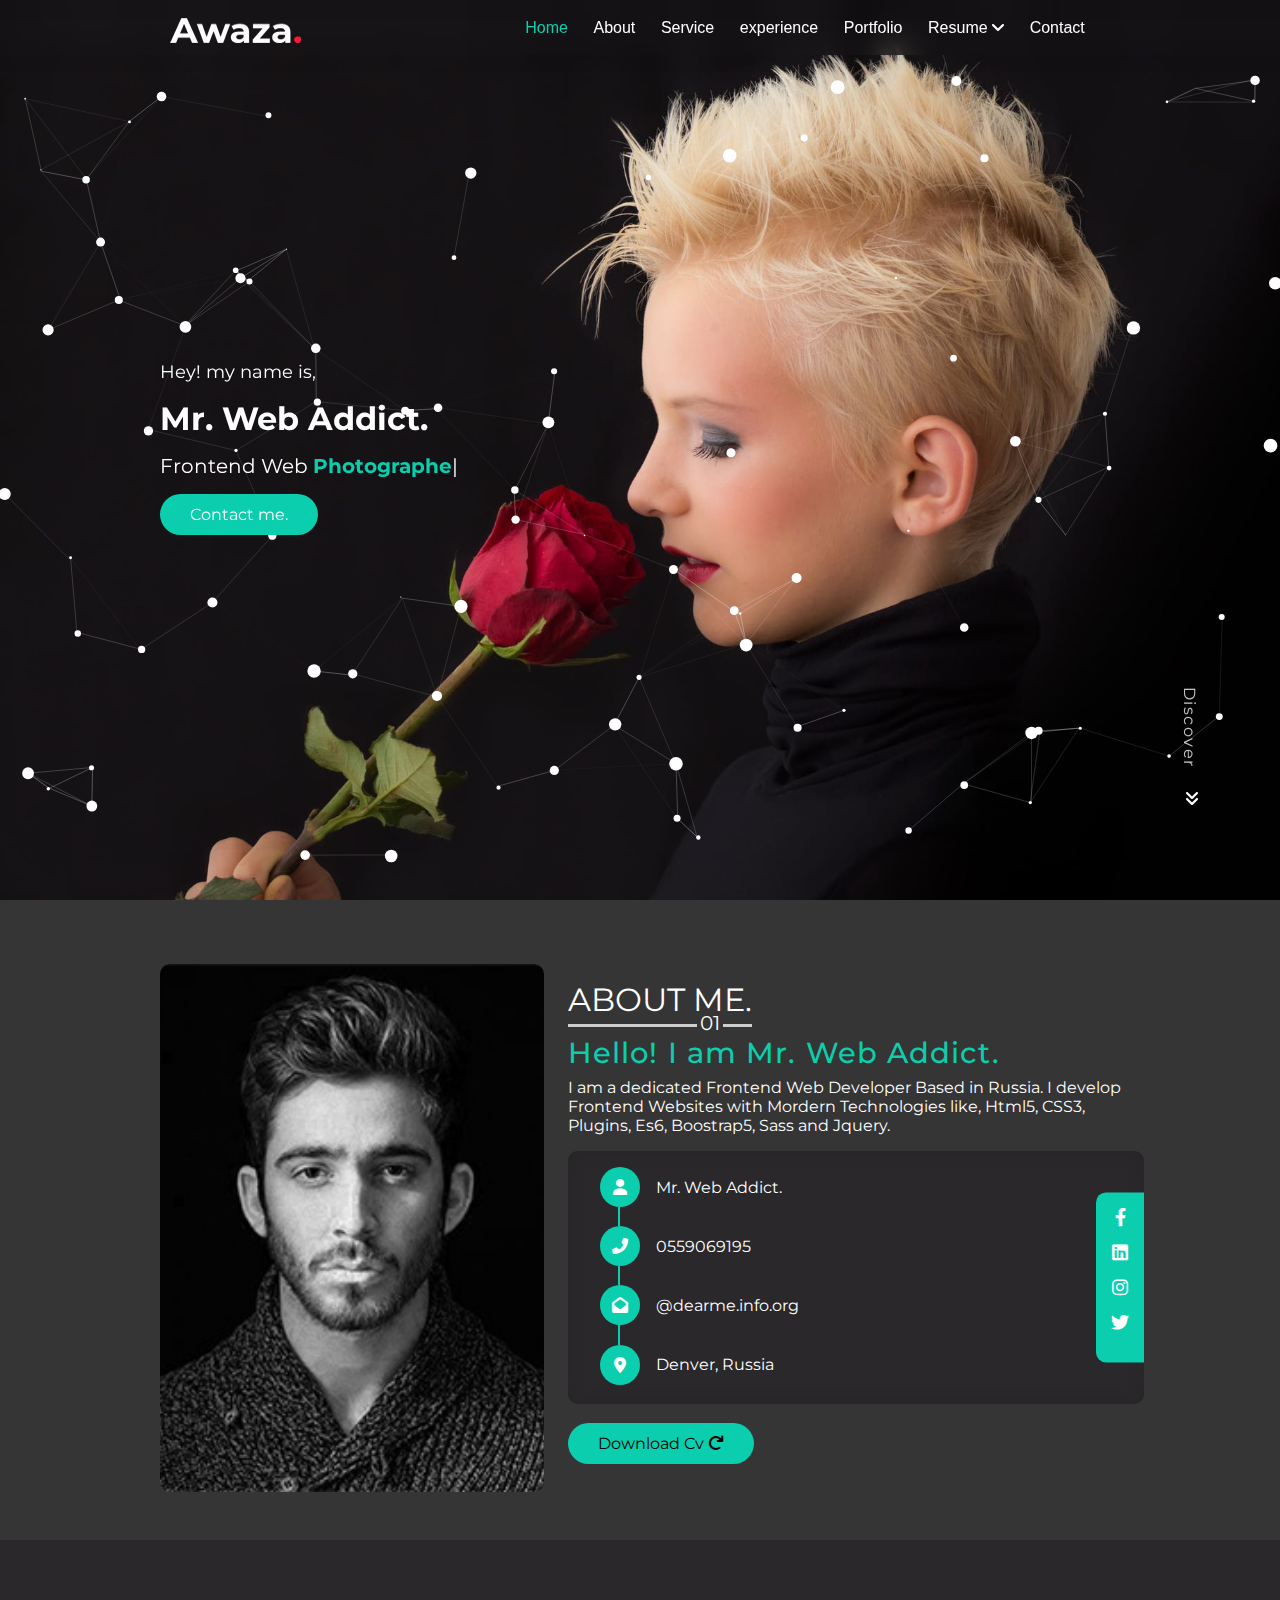
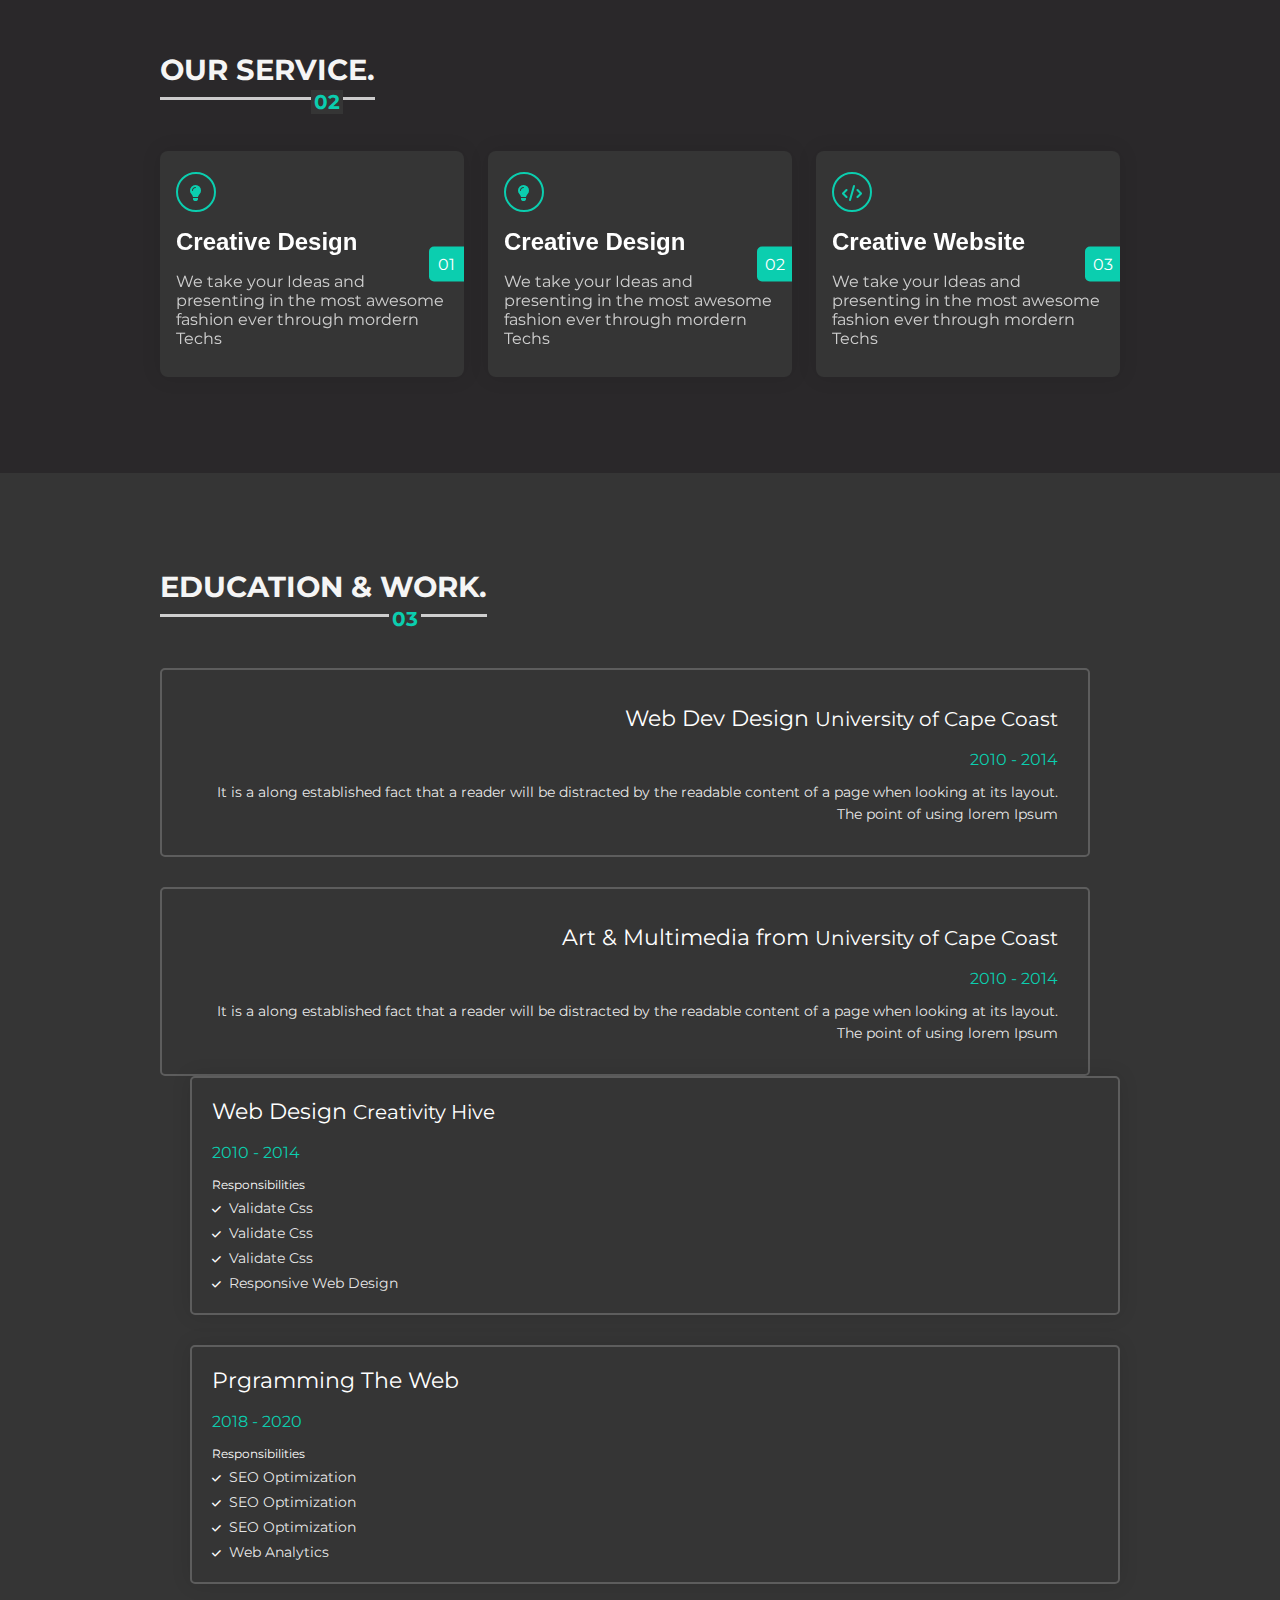
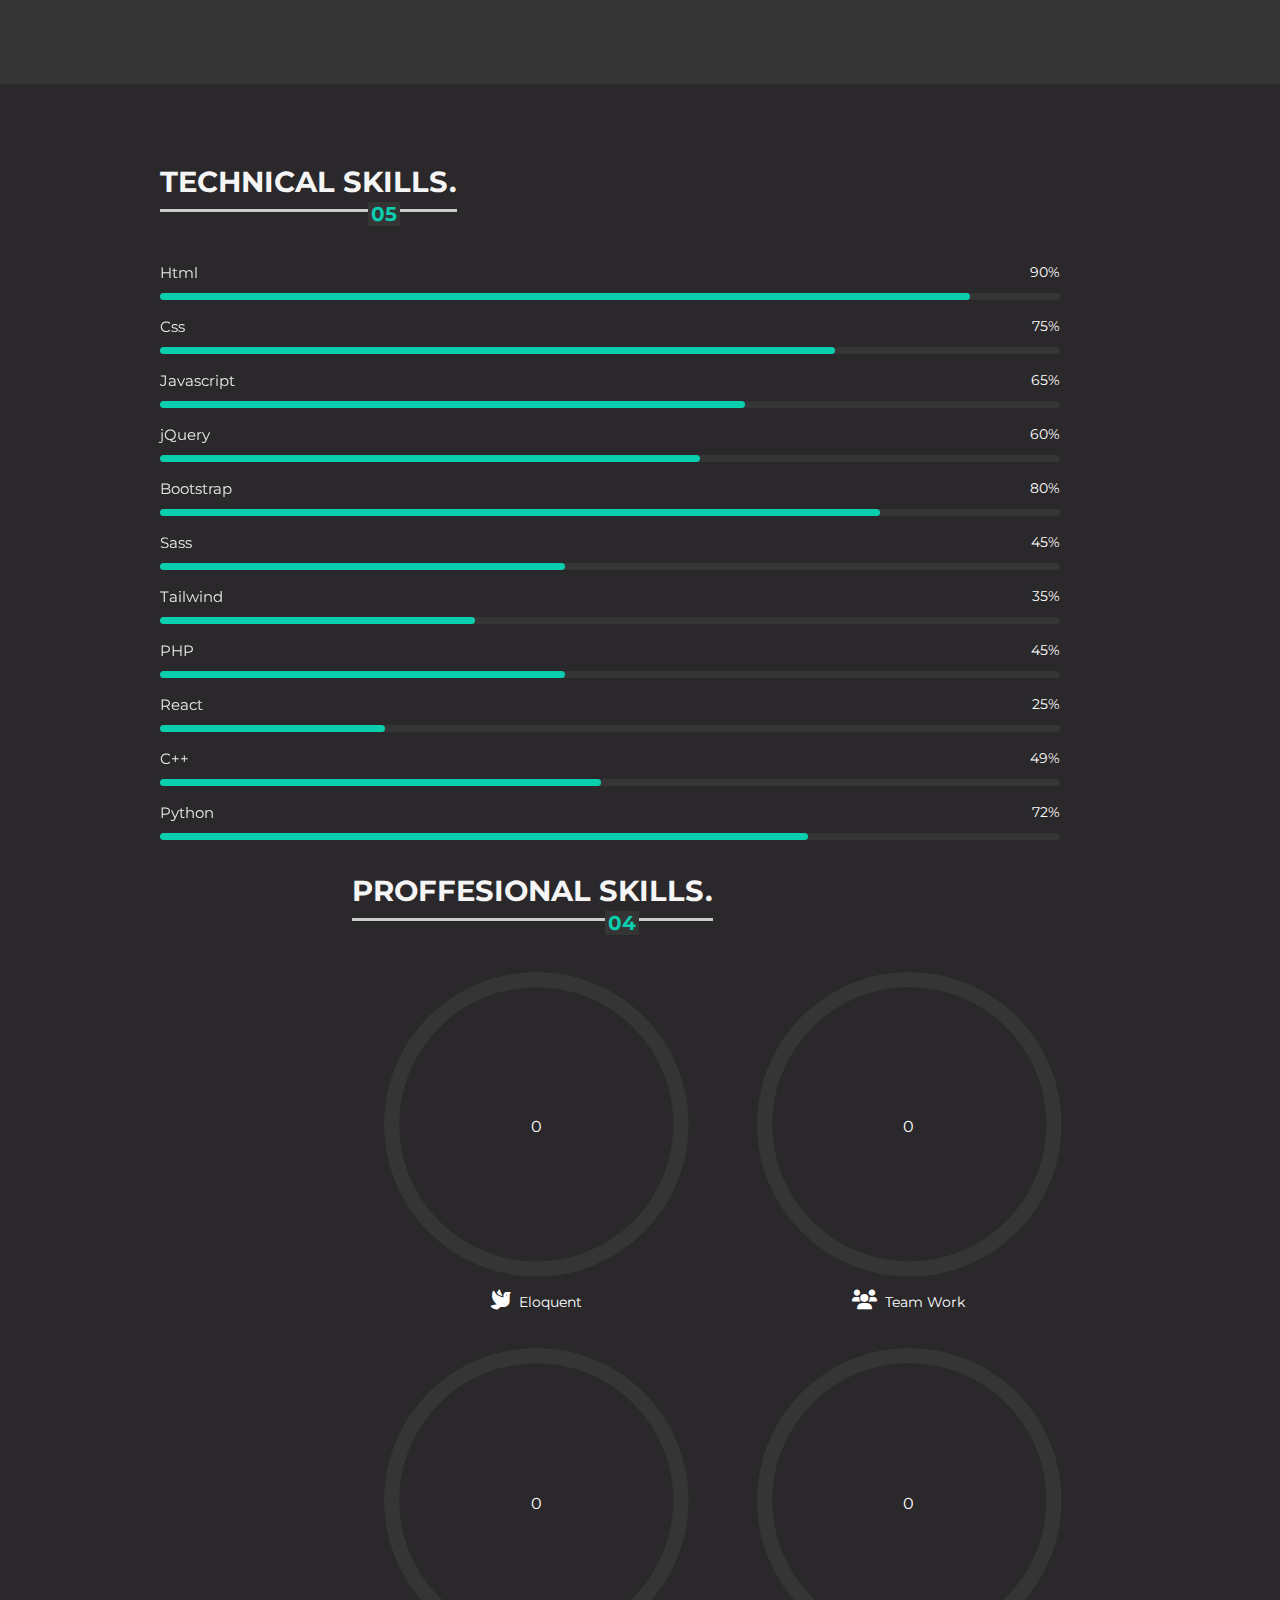
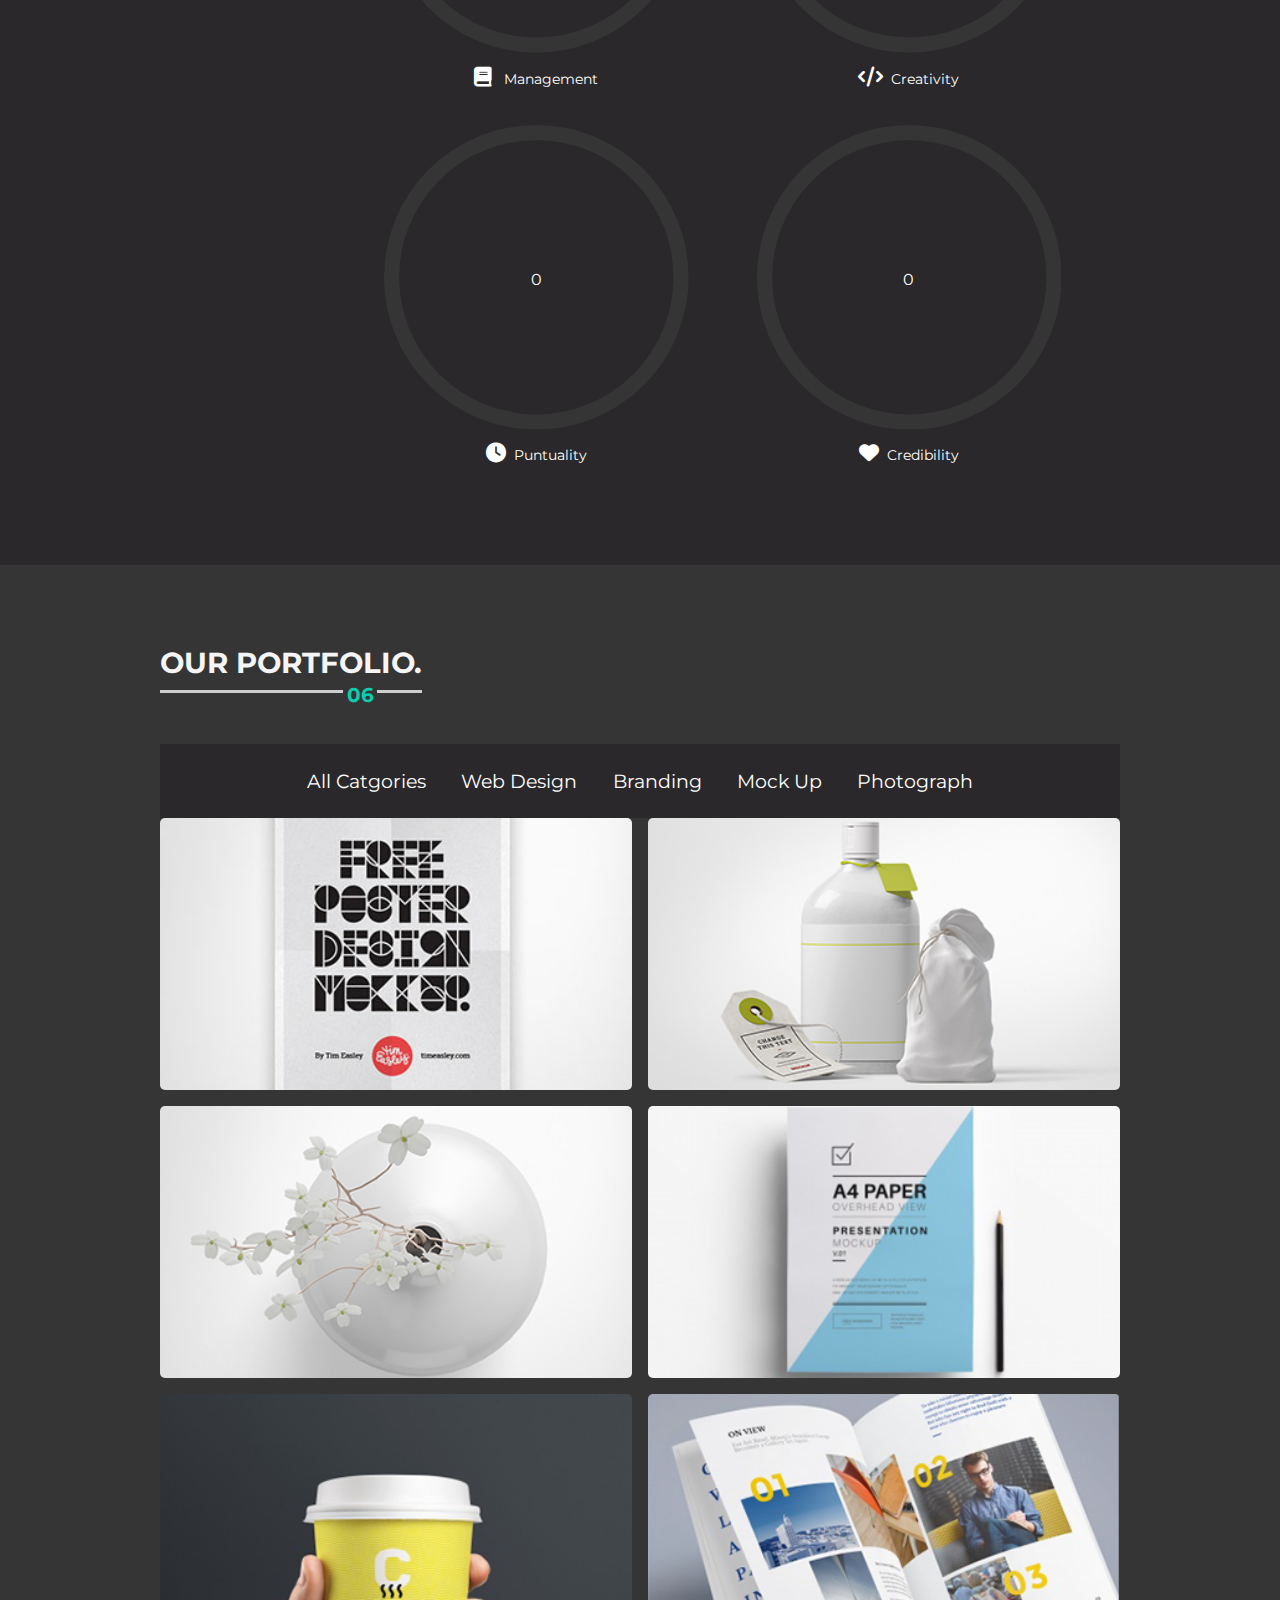
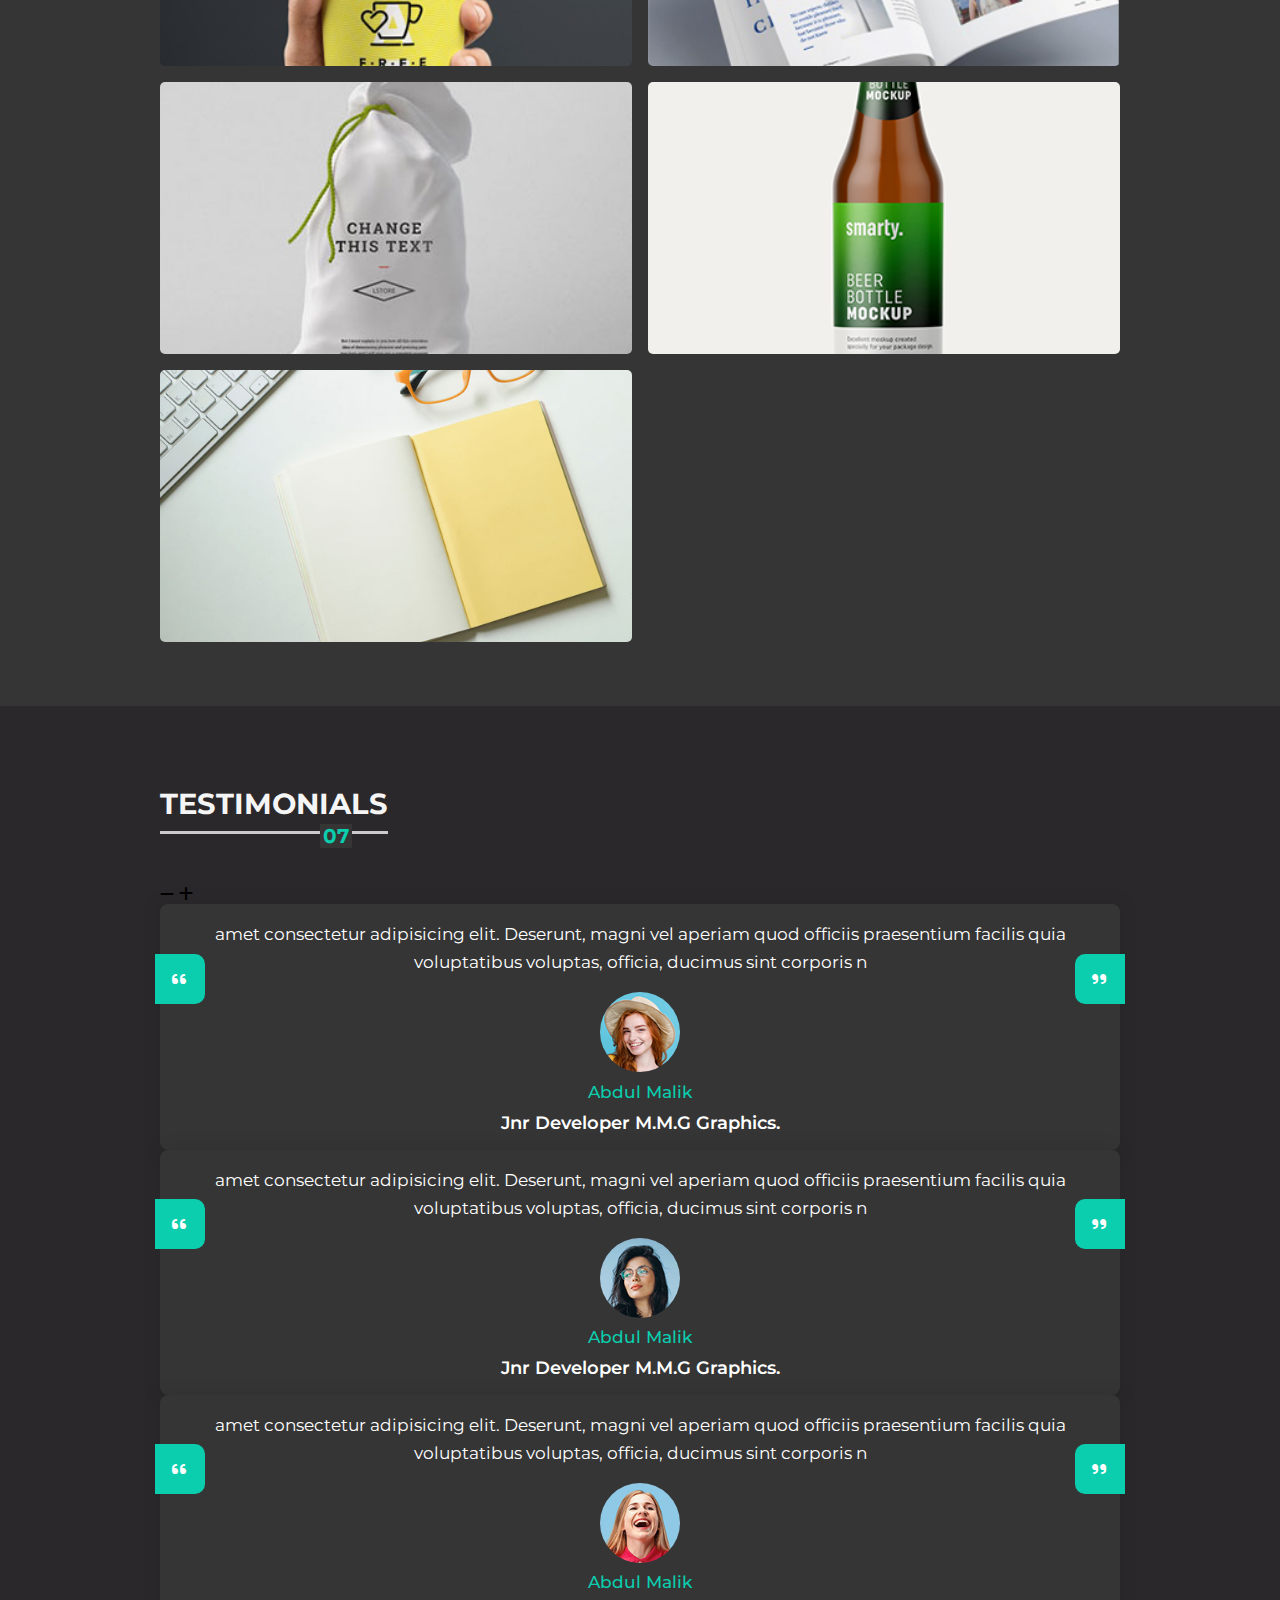
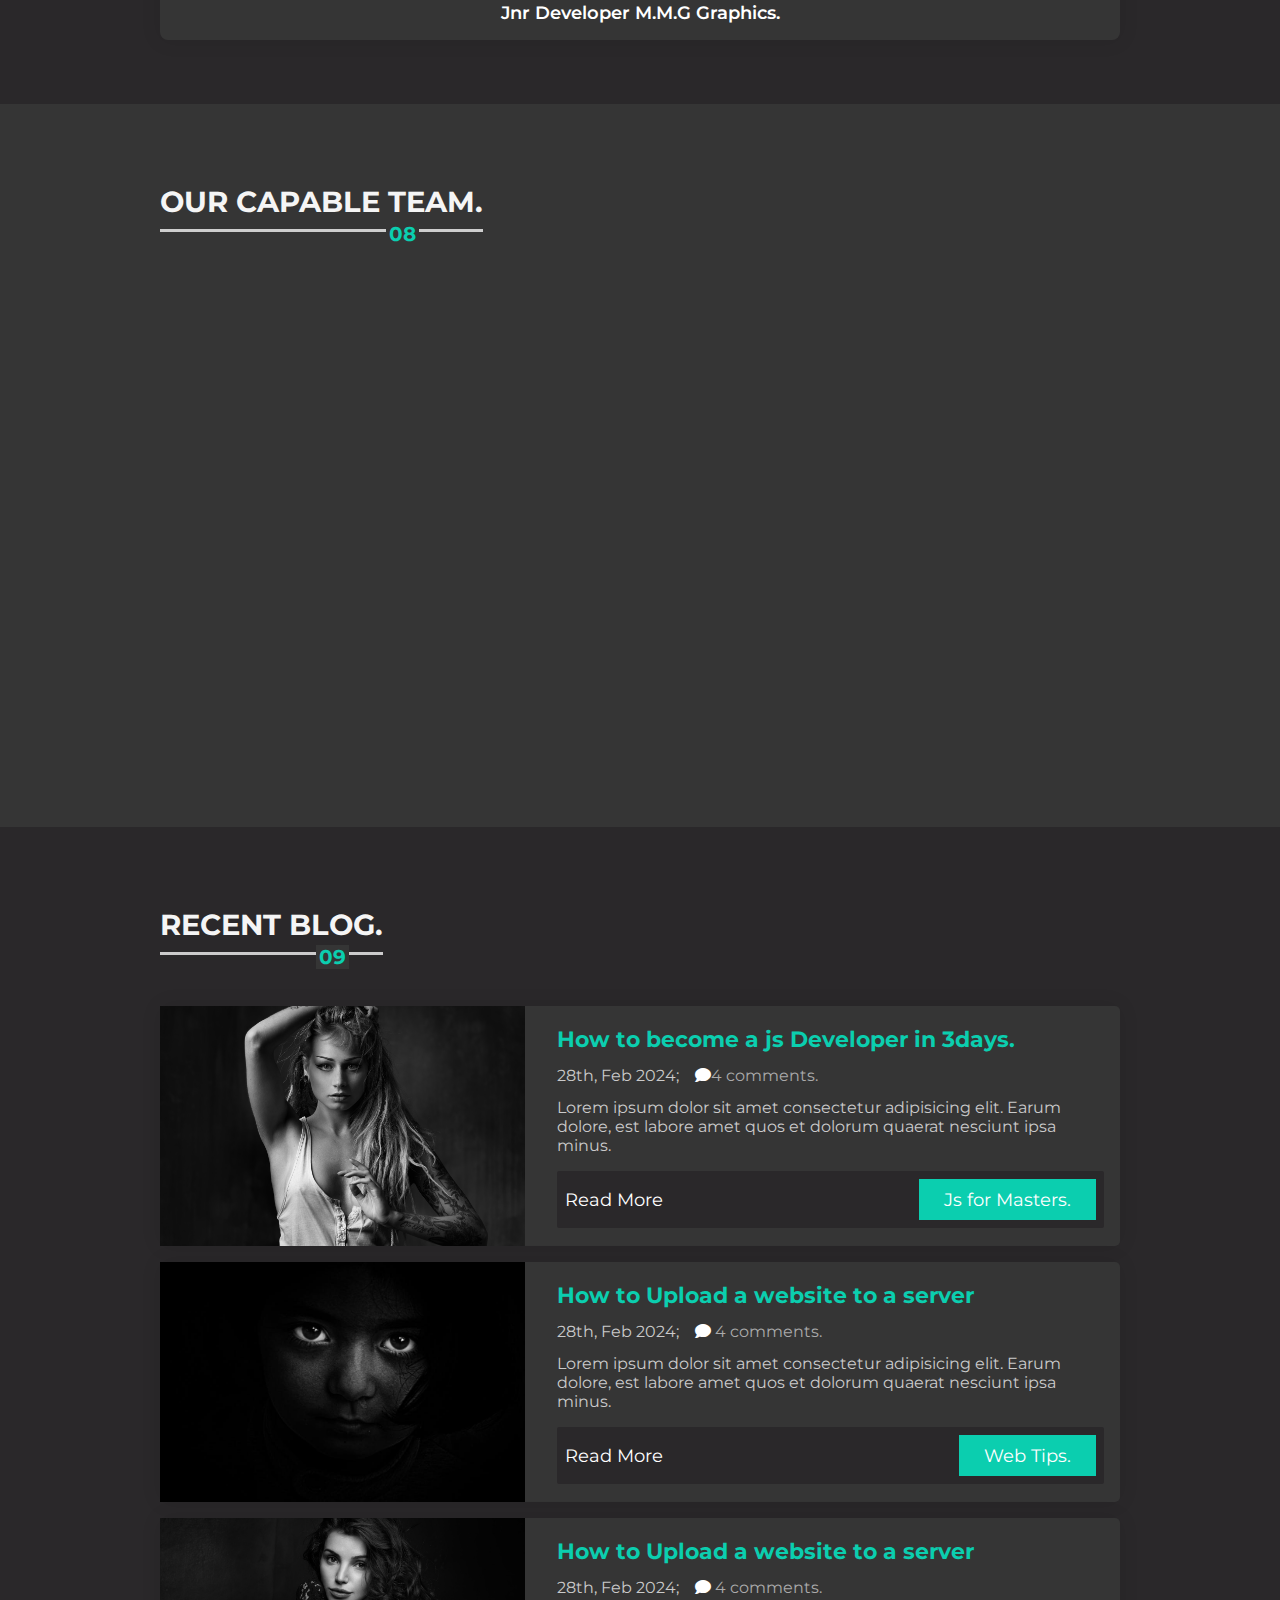
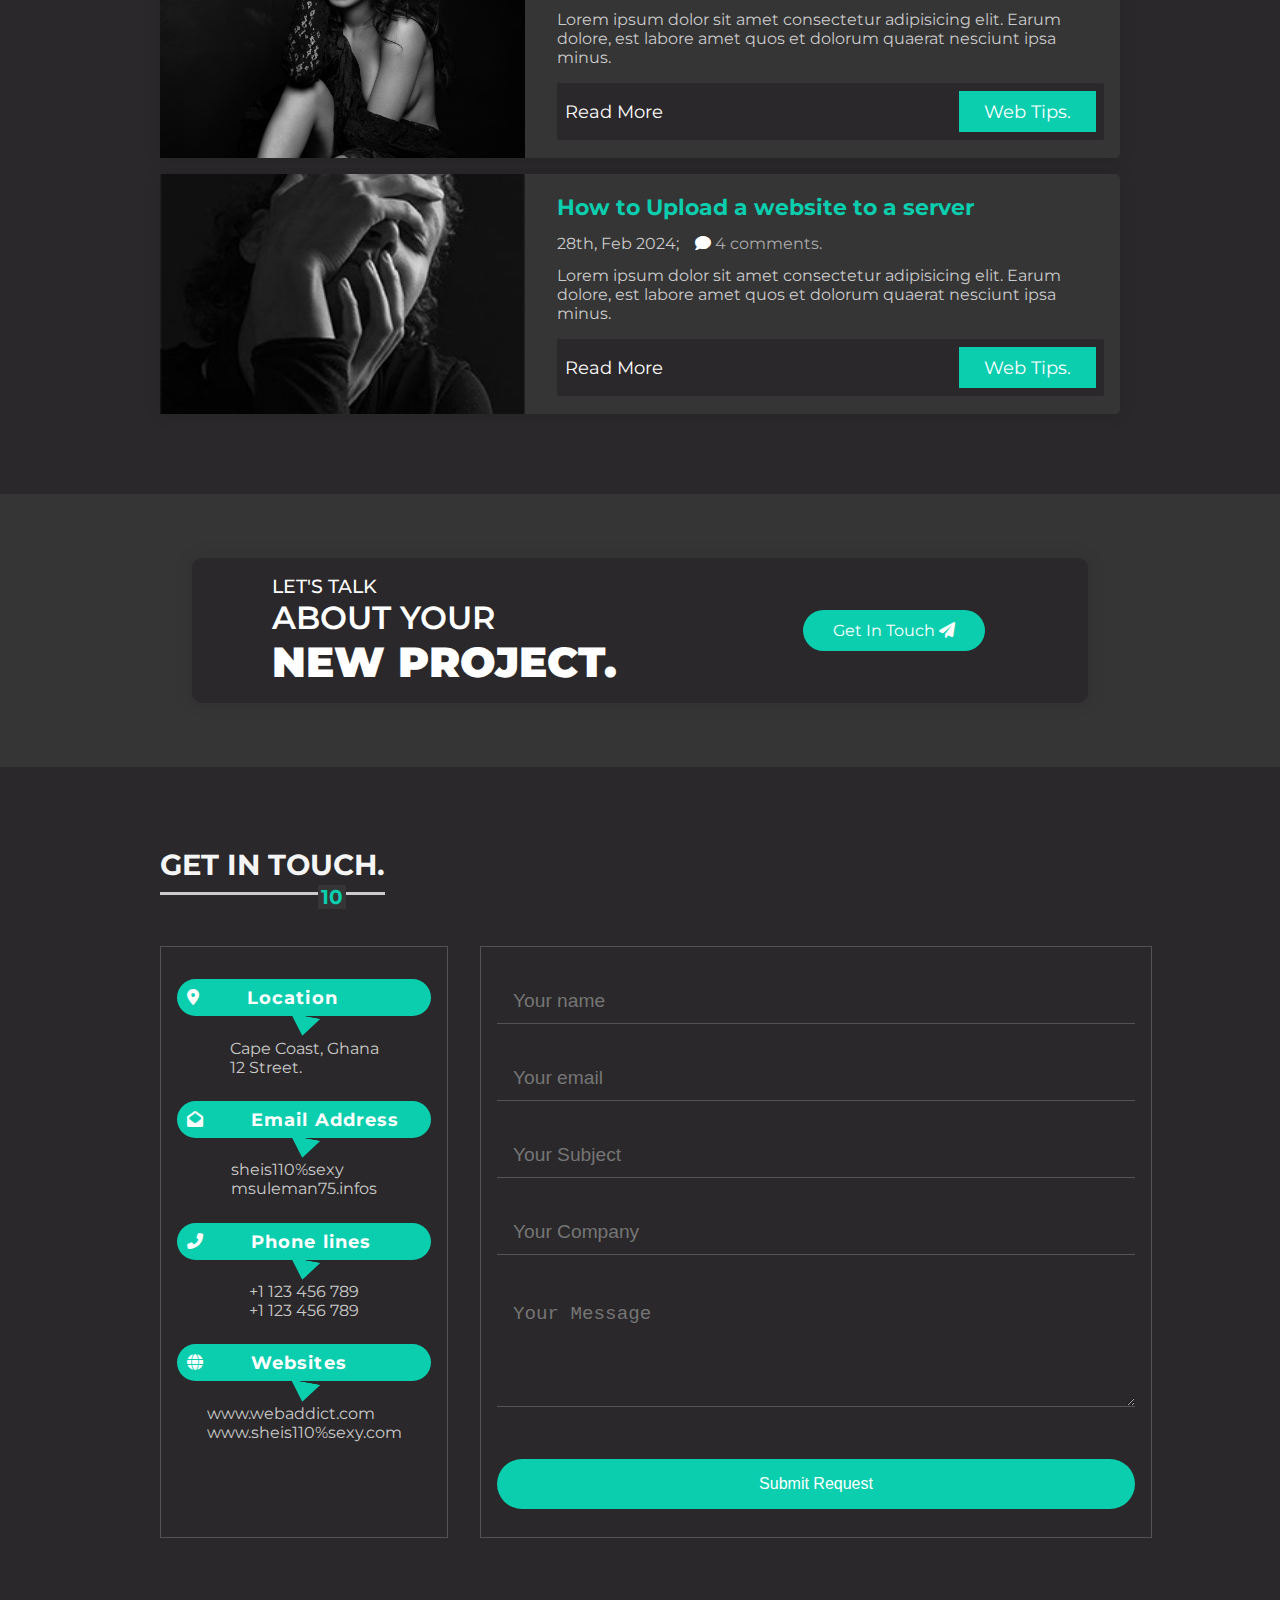
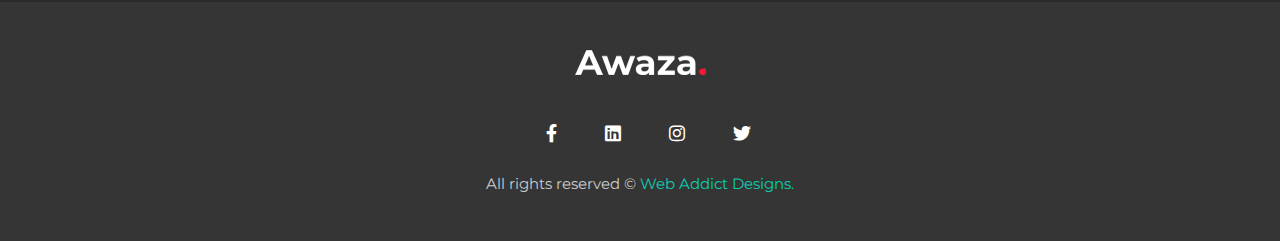
==== commit 0cc5f07d: "Update index.html" ====
--- a/index.html
+++ b/index.html
@@ -6,7 +6,8 @@
     <meta http-equiv="X-UA-Compatible" content="IE=edge">
     <meta name="viewport" content="width=device-width, initial-scale=1.0">
     <title>Next Level Portfolio Website Design</title>
-    <link rel="stylesheet" href="css/all.css">
+ 
+    <link rel="stylesheet" href="https://cdnjs.cloudflare.com/ajax/libs/font-awesome/6.0.0/css/all.min.css">
     <link rel="stylesheet" href="Assets/owlCarousel/Css/owl.carousel.min.css">
     <link rel="stylesheet" href="Assets/owlCarousel/Css/owl.theme.default.min.css">
     <link rel="stylesheet" href="css/portfolioStyle1.css">
@@ -1095,4 +1096,4 @@
     <script src="./Js/portfolioScript1.js "></script>
 </body>
 
-</html>+</html>
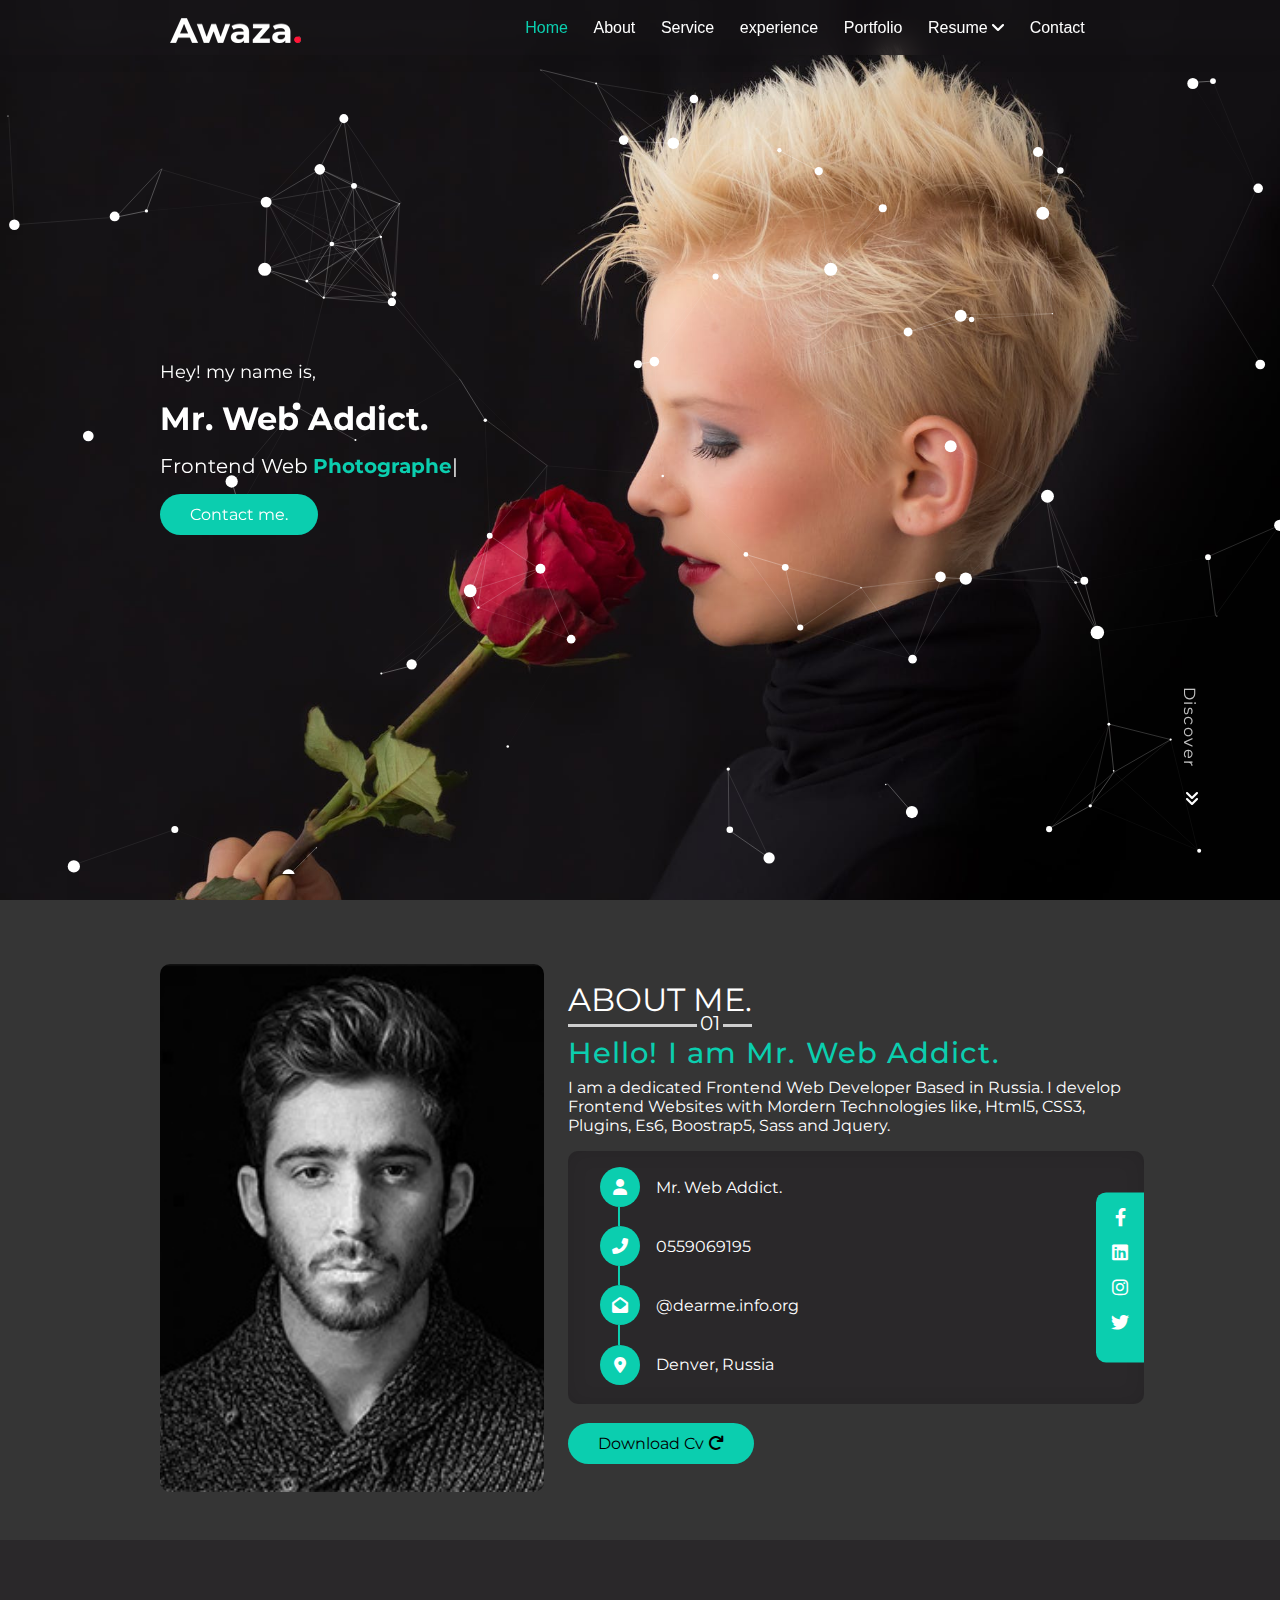
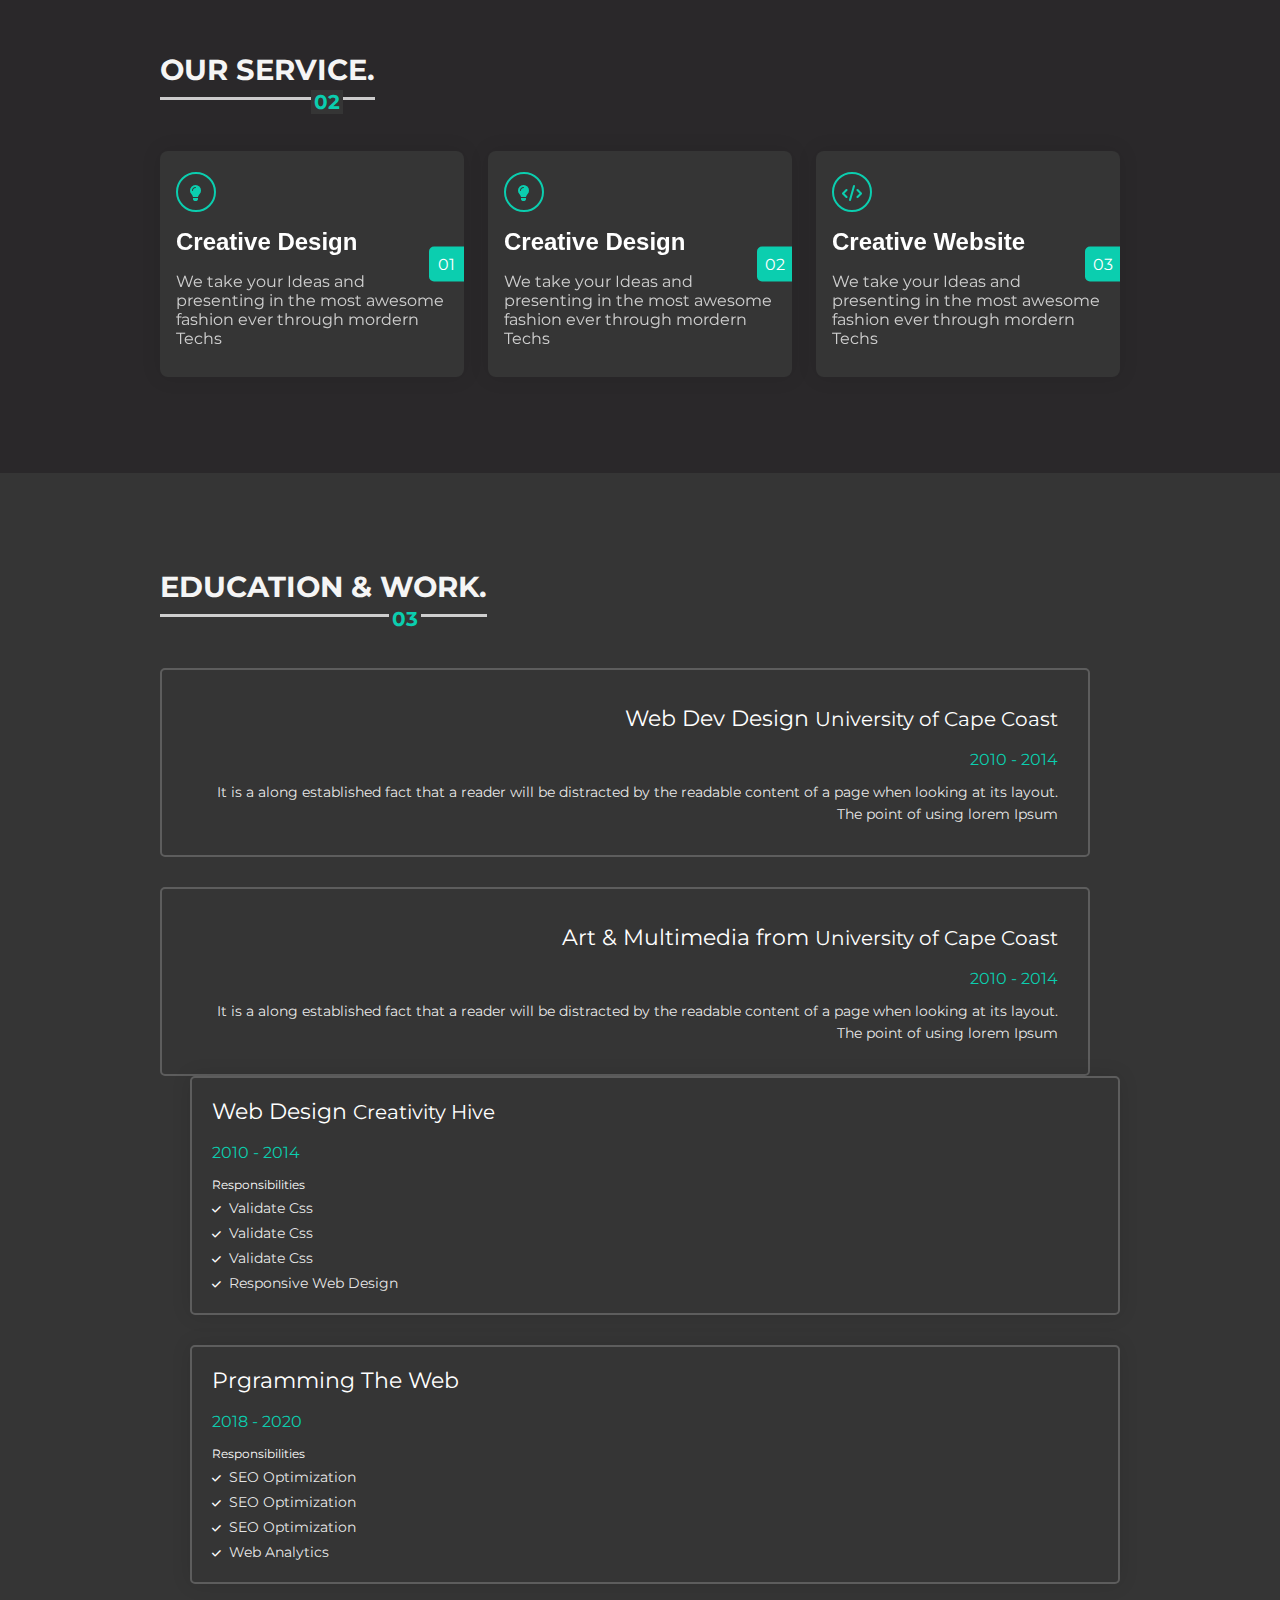
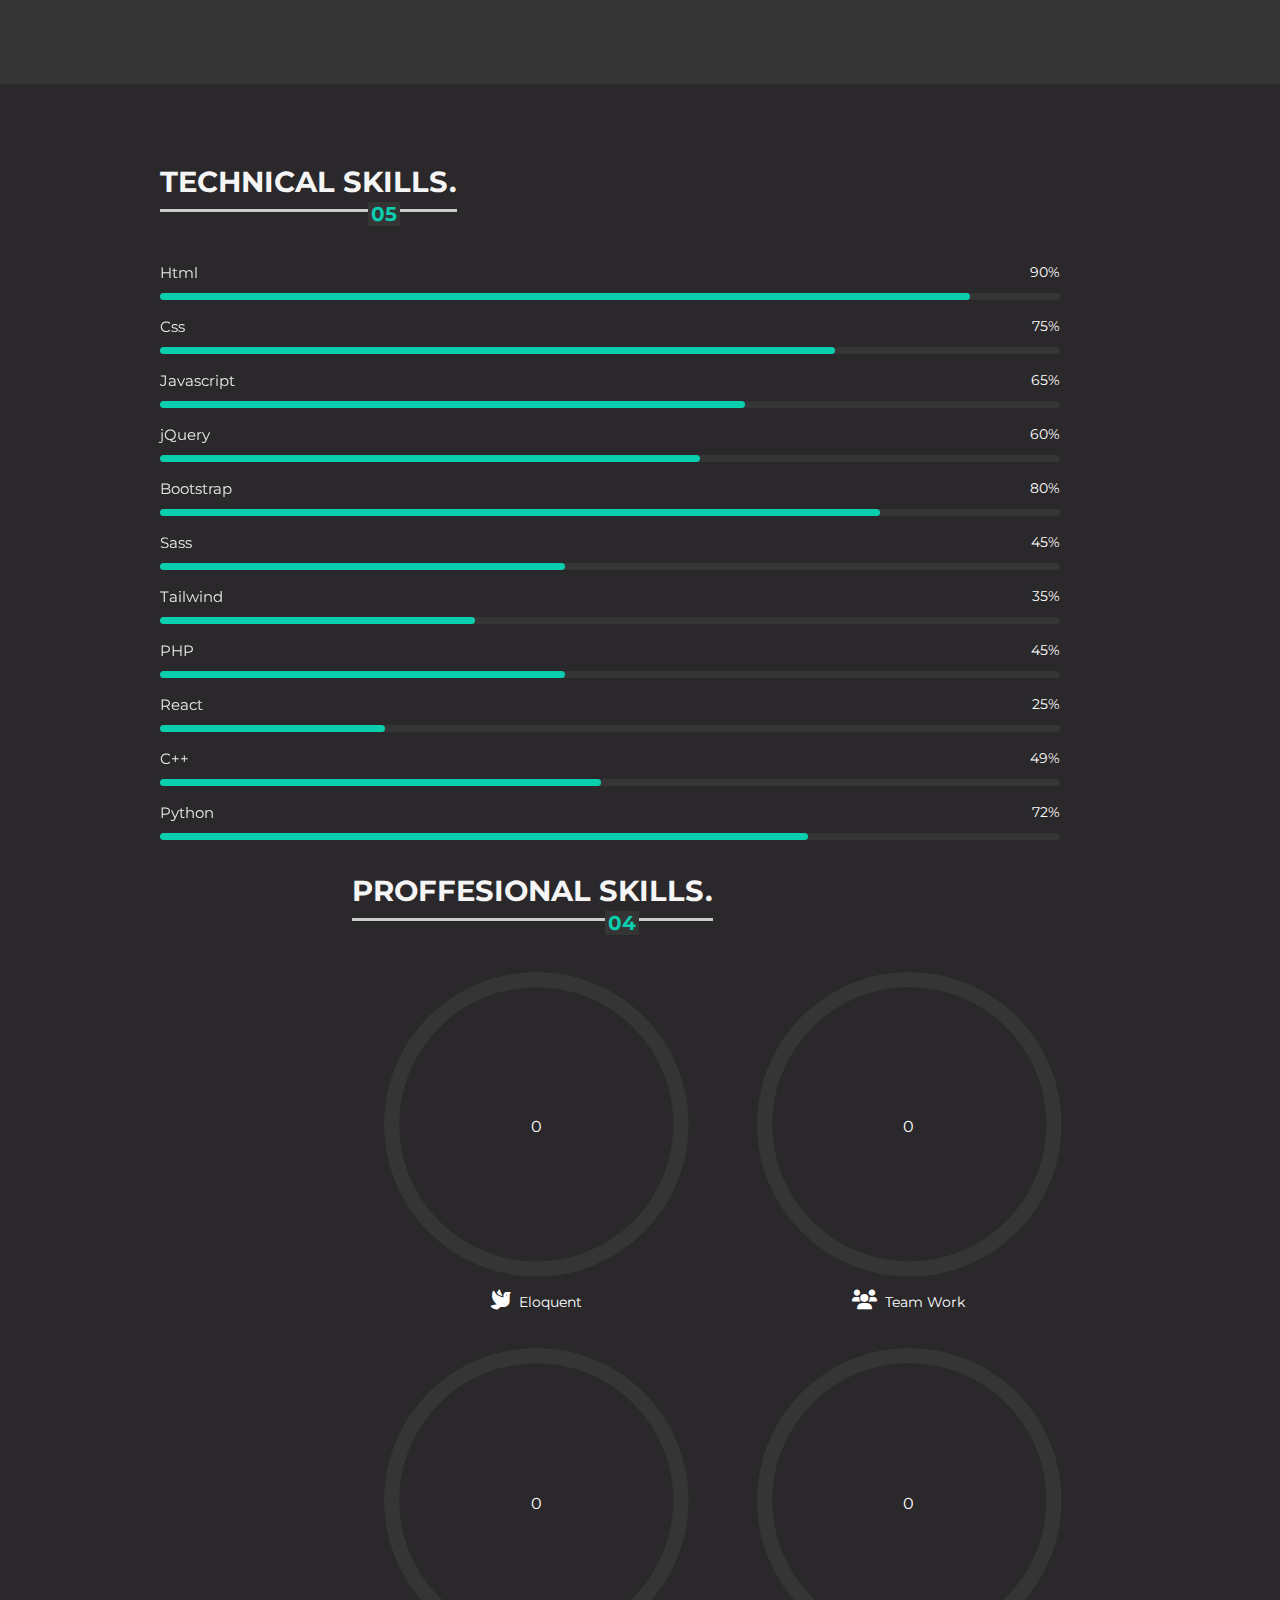
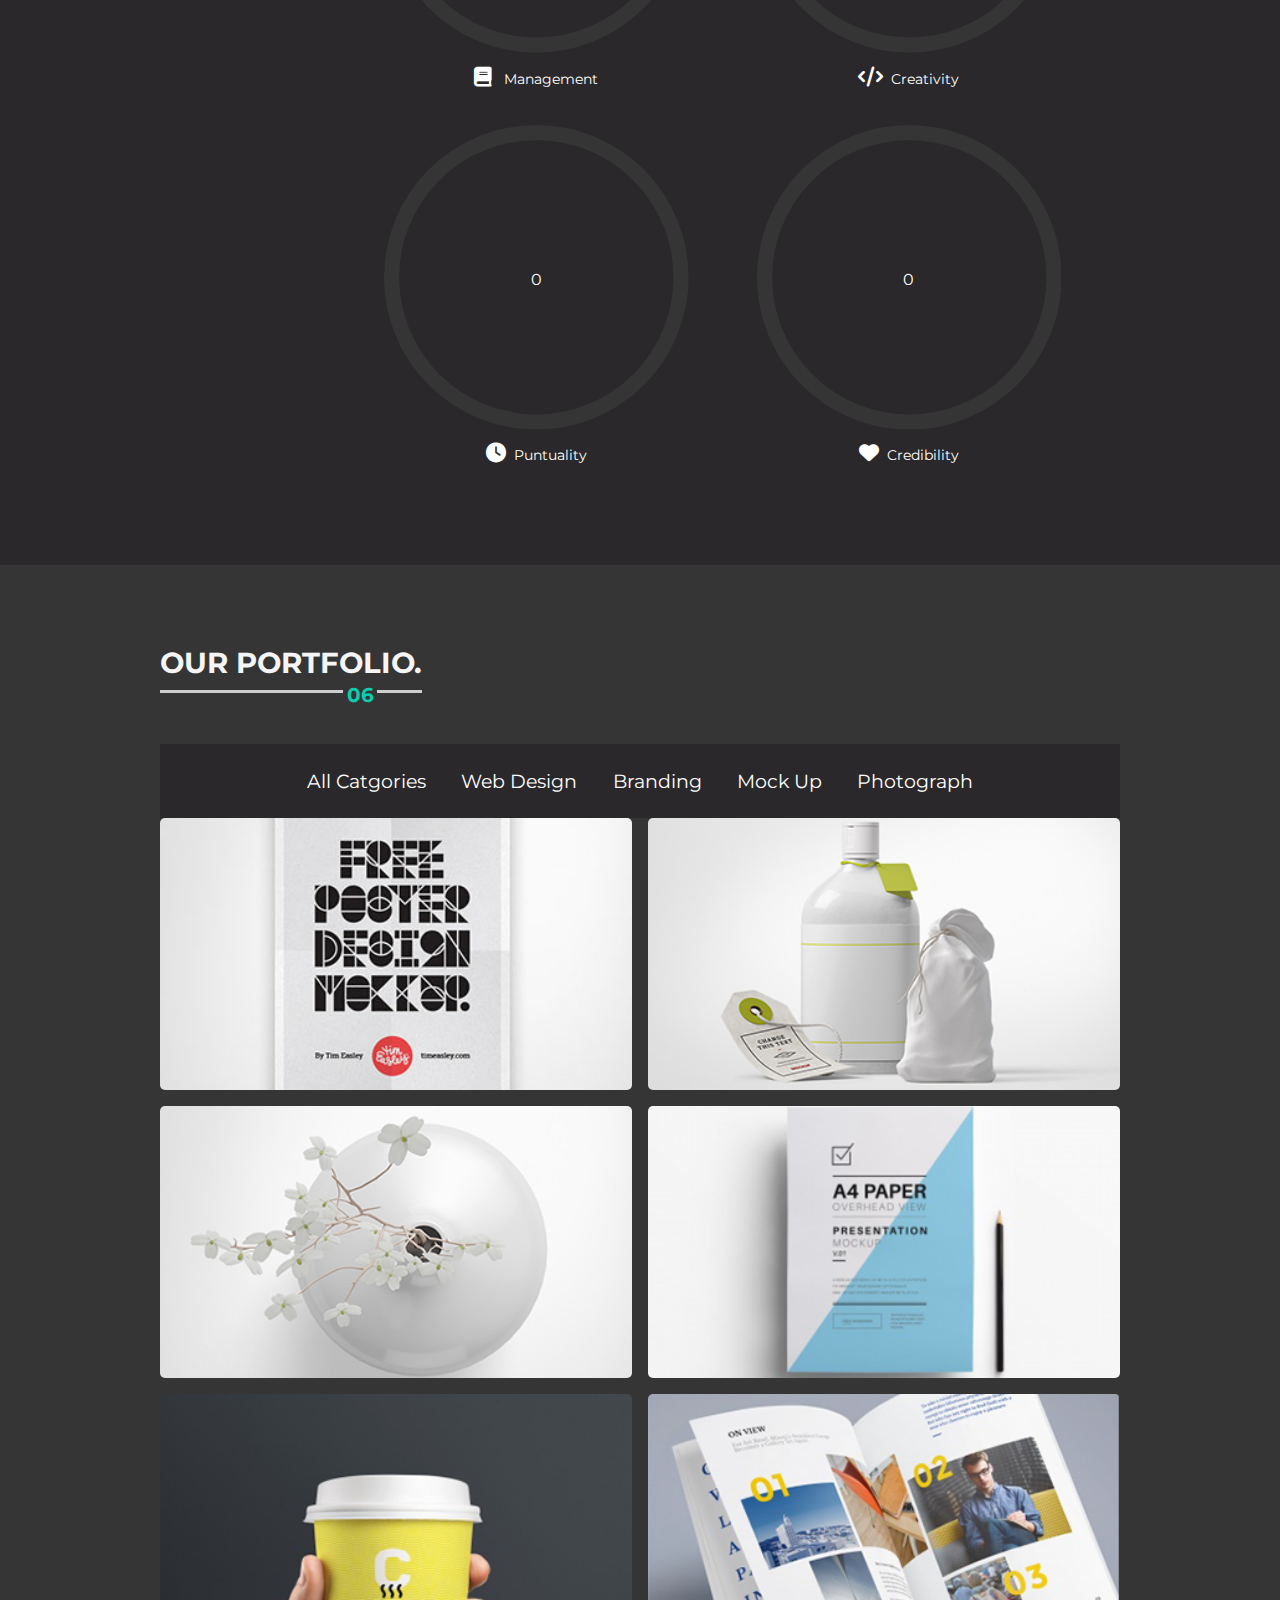
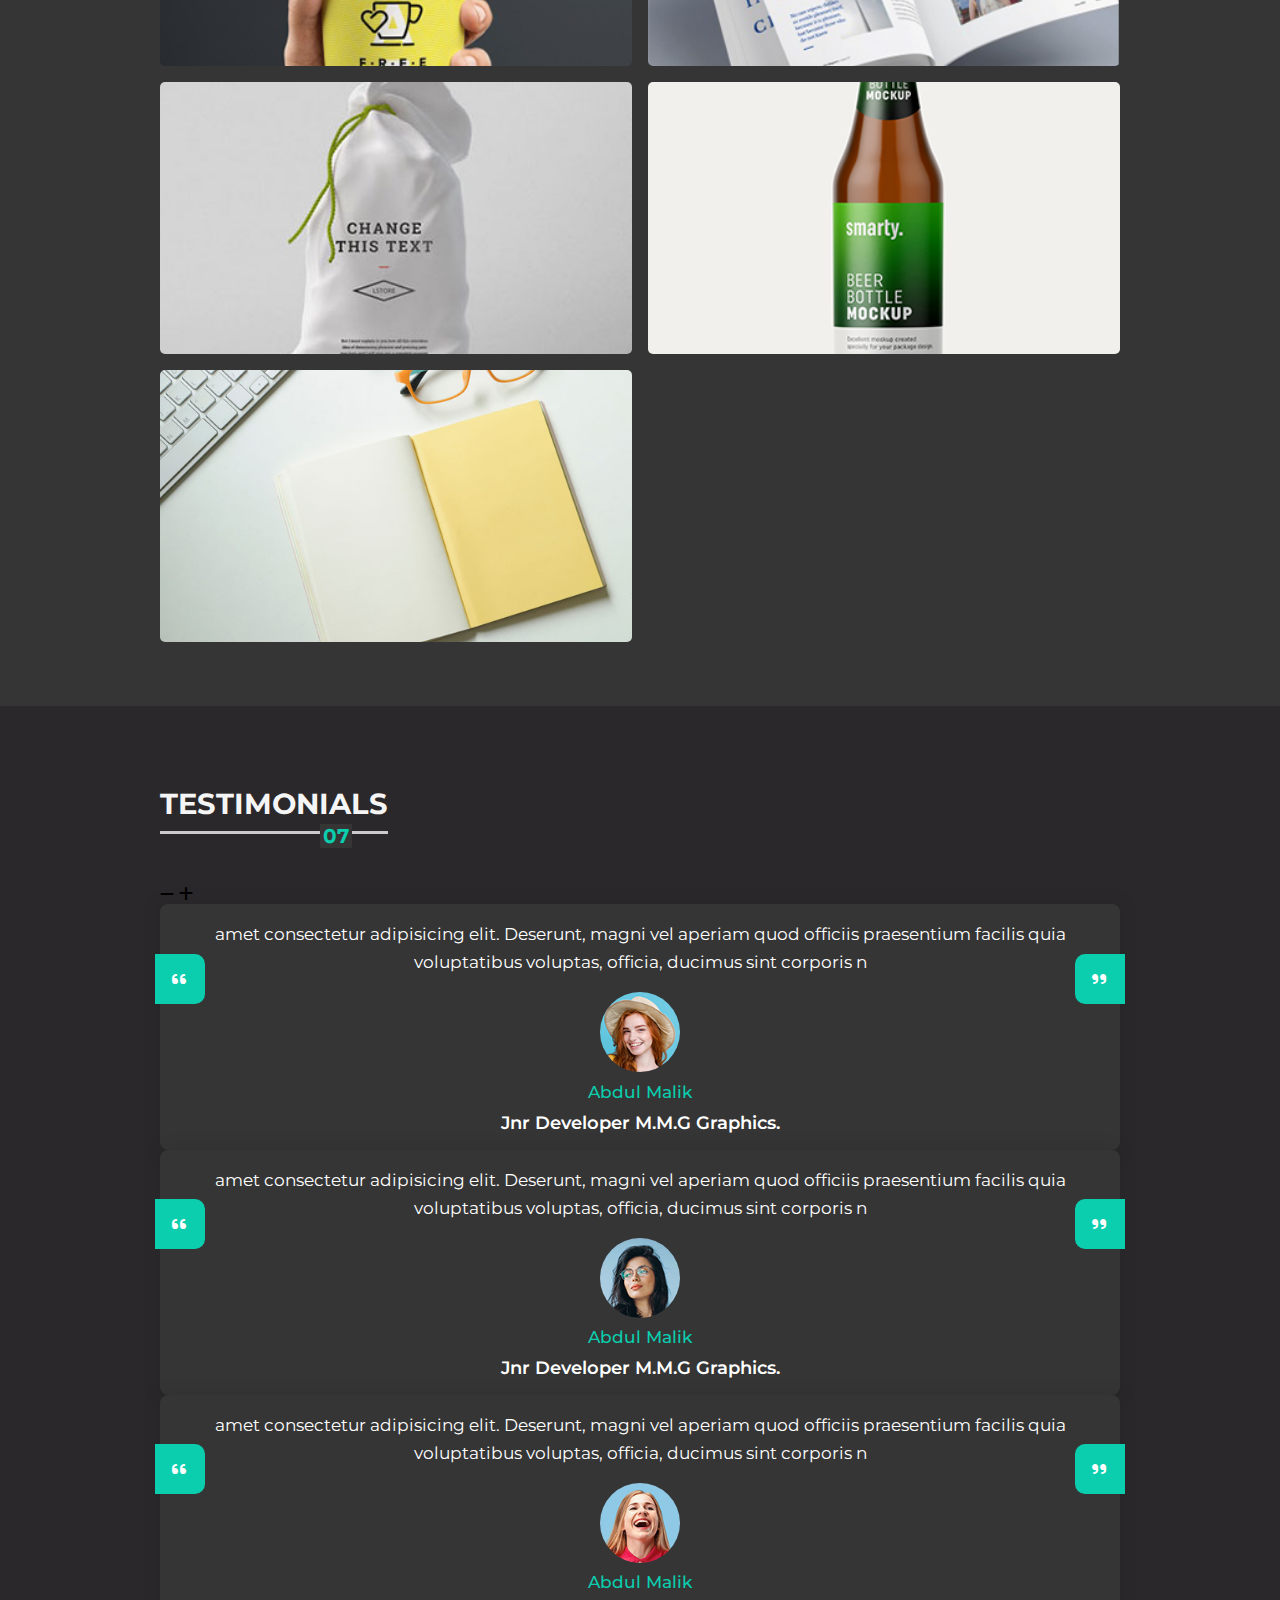
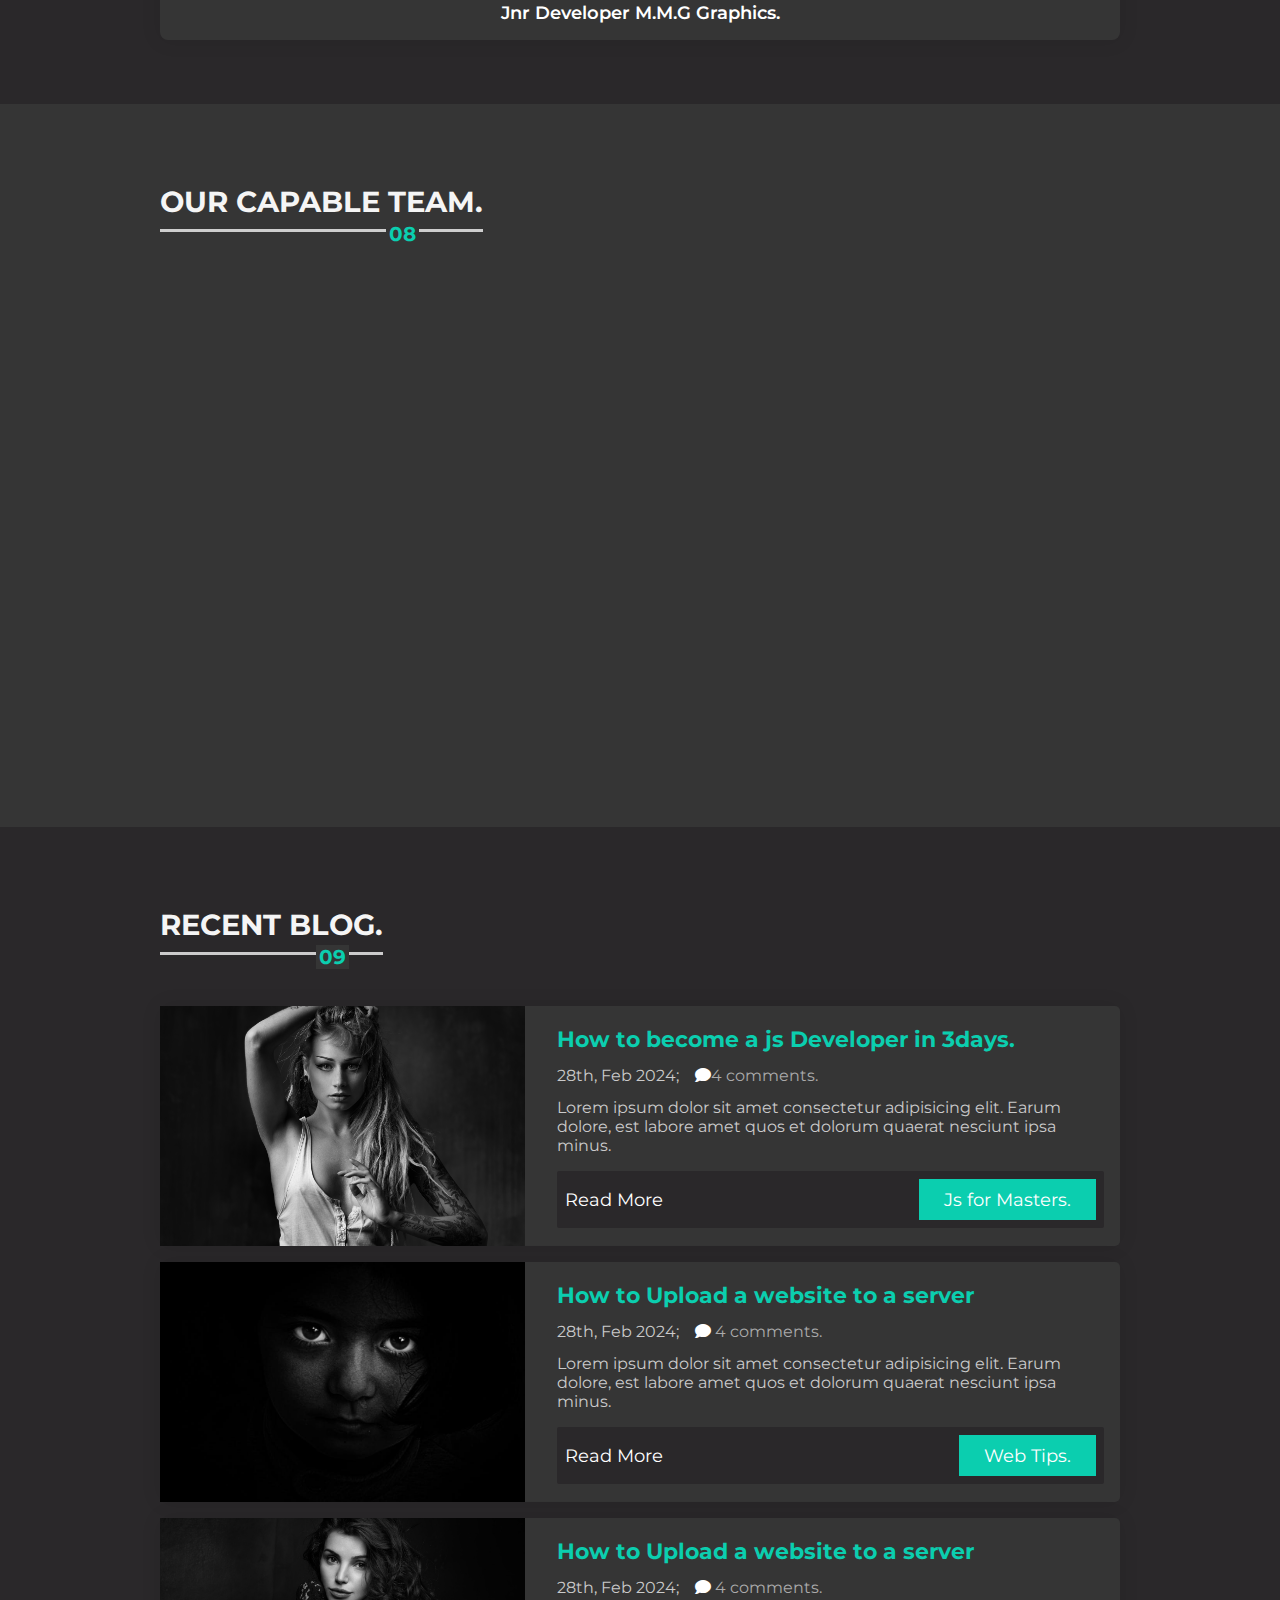
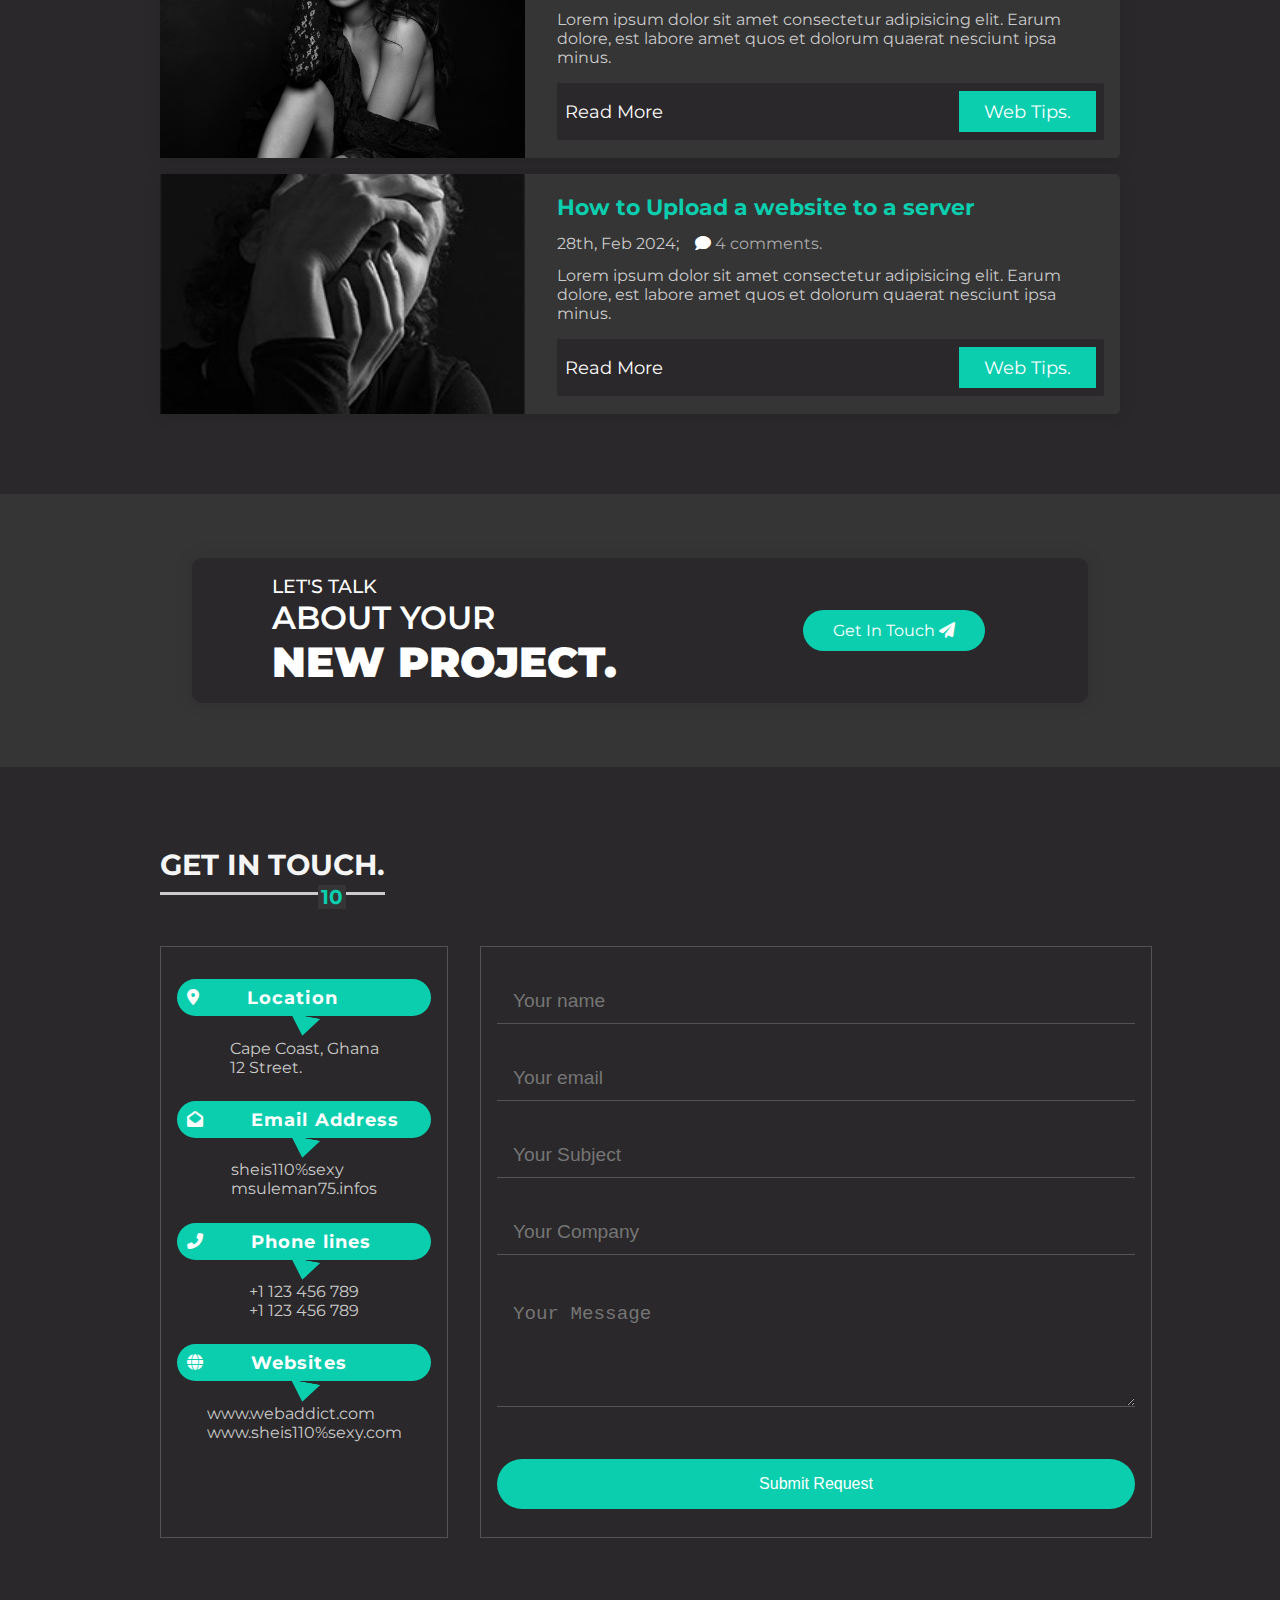
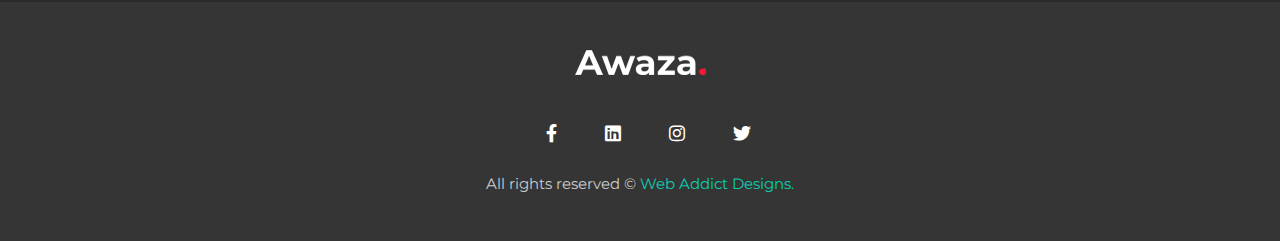
==== commit 04fd8d09: "Update index.html" ====
--- a/index.html
+++ b/index.html
@@ -1044,19 +1044,19 @@
                         <form action="#">
                             <div class="row">
                                 <div class="input-group">
-                                    <input type="text" placeholder="Your name">
+                                    <input type="text" placeholder="Your name" required>
                                 </div>
                                 <div class="input-group">
-                                    <input type="email" placeholder="Your email">
+                                    <input type="email" placeholder="Your email" required="">
                                 </div>
                                 <div class="input-group">
-                                    <input type="text" placeholder="Your Subject">
+                                    <input type="text" placeholder="Your Subject" required="">
                                 </div>
                                 <div class="input-group">
-                                    <input type="text" placeholder="Your Company">
+                                    <input type="text" placeholder="Your Company" required="">
                                 </div>
                                 <div class="input-group">
-                                    <textarea placeholder="Your Message"></textarea>
+                                    <textarea placeholder="Your Message" required=""></textarea>
                                 </div>
                                 <div class="input-group">
                                     <button type="submit">Submit Request</button>
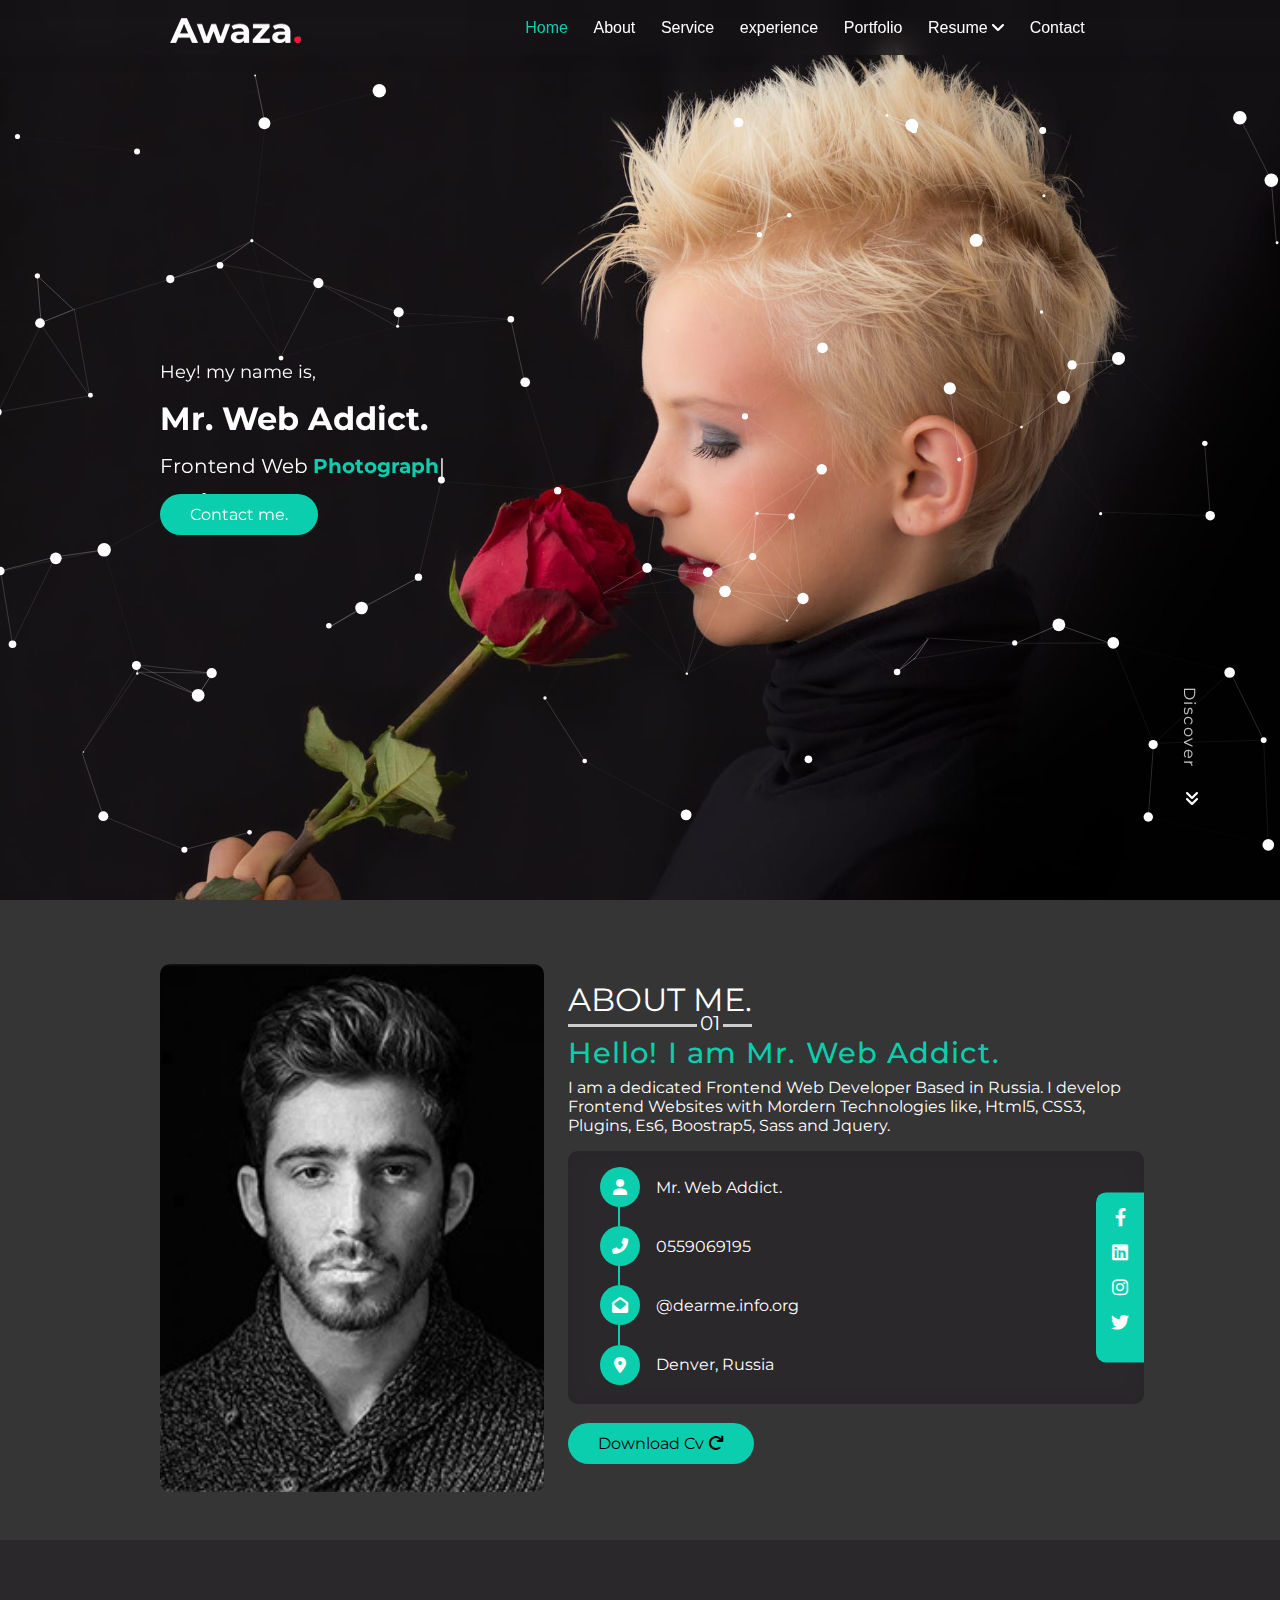
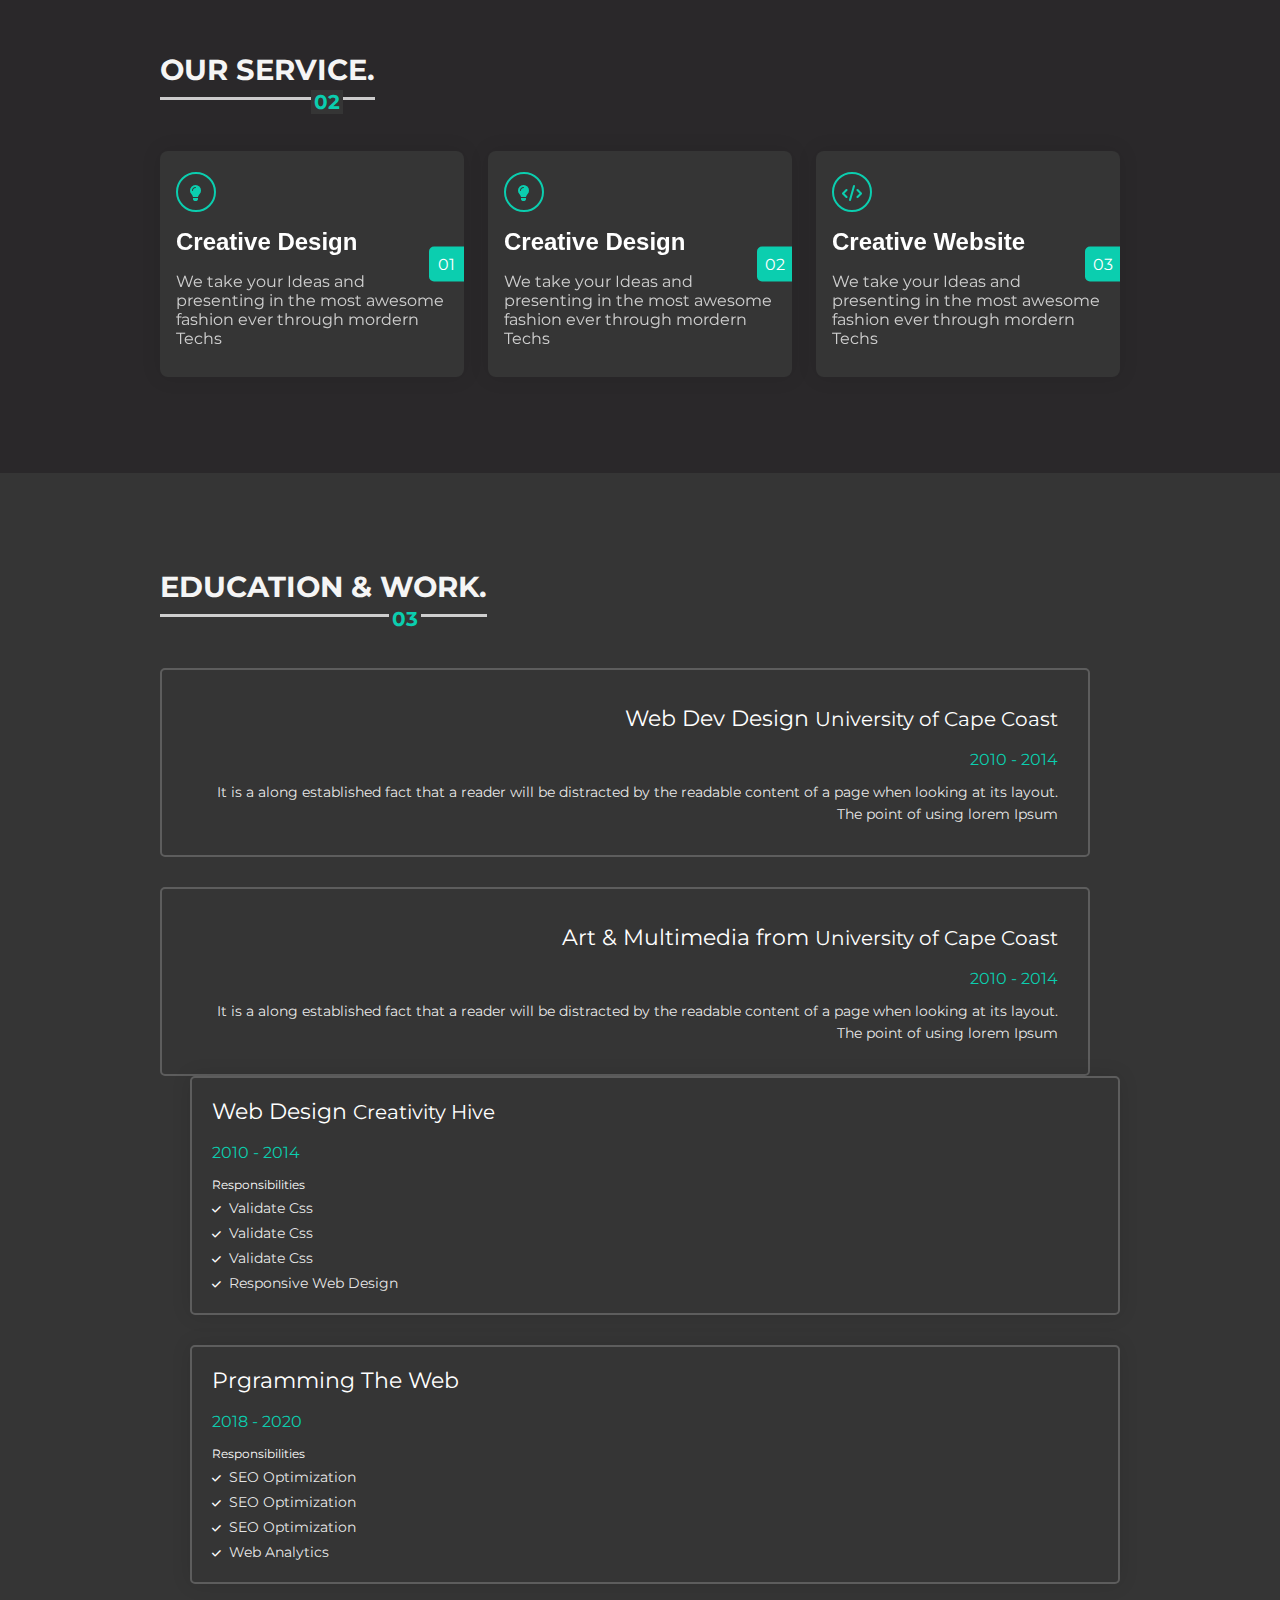
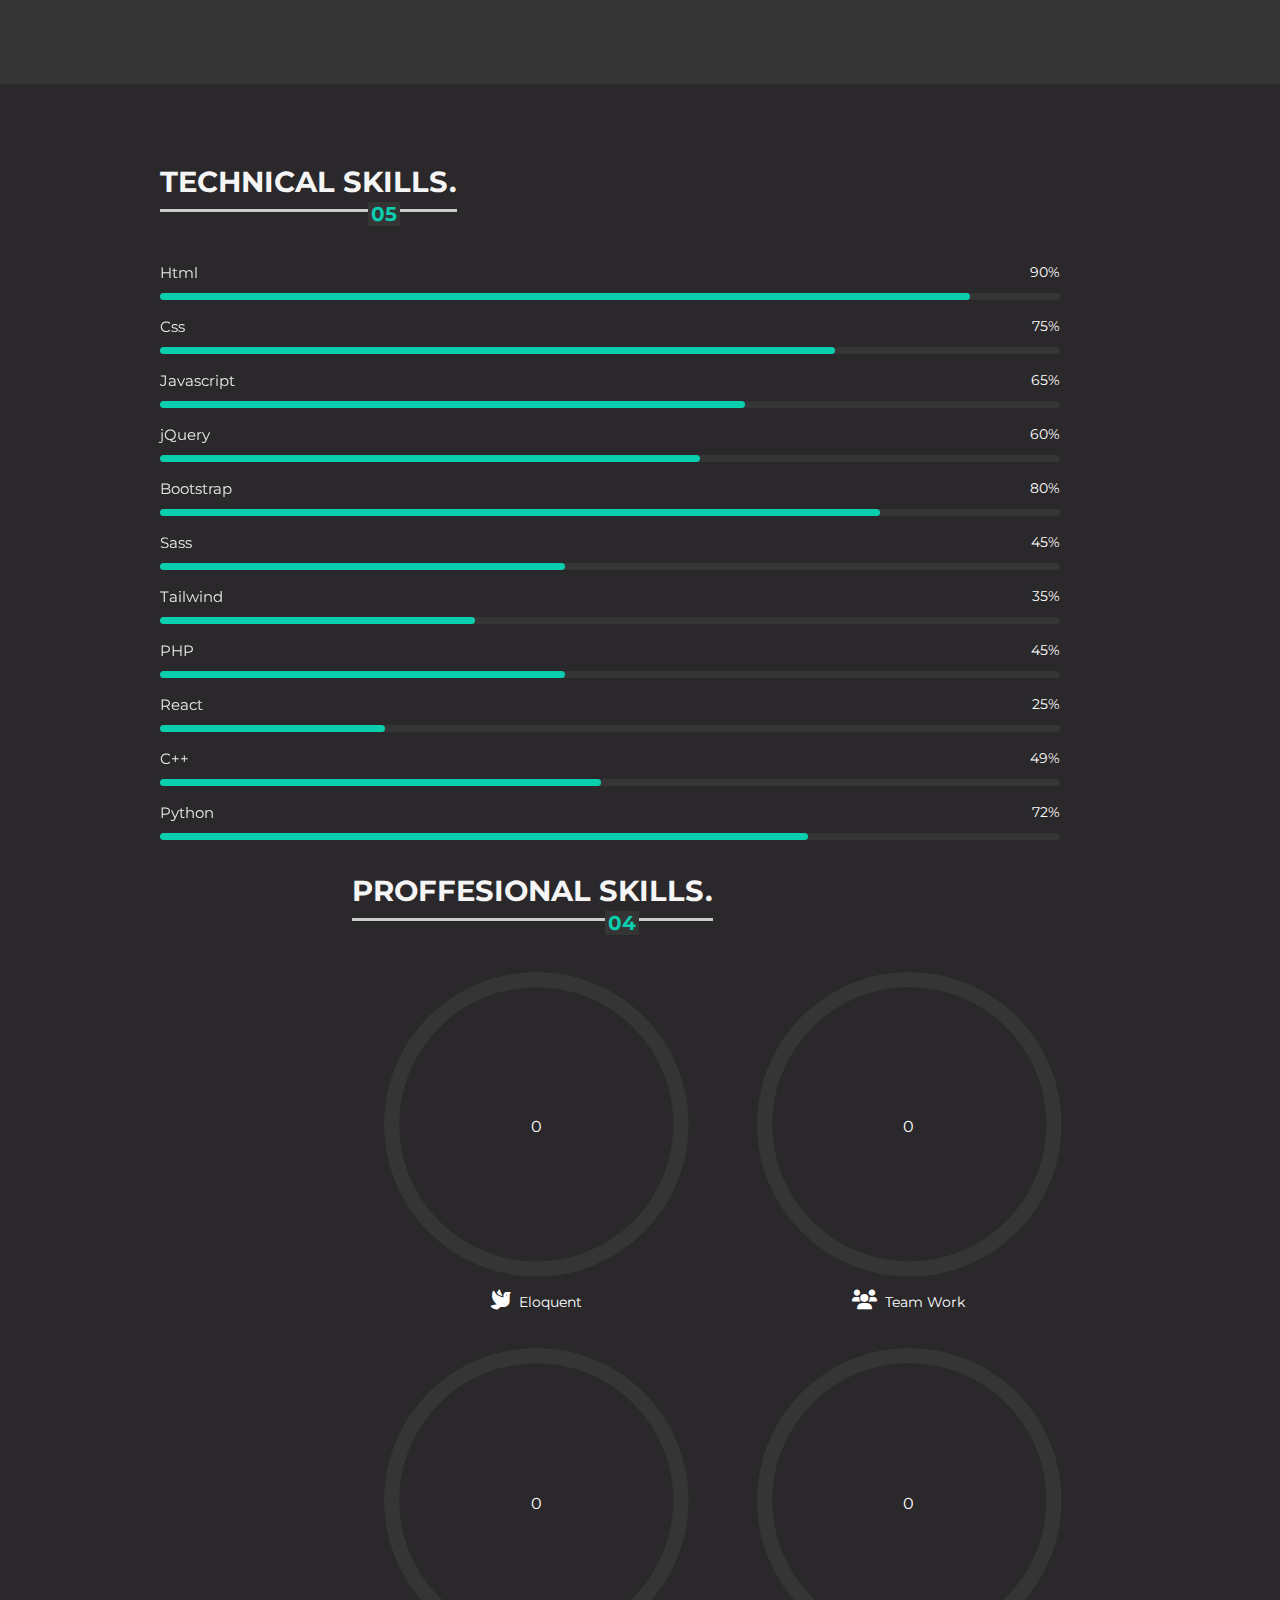
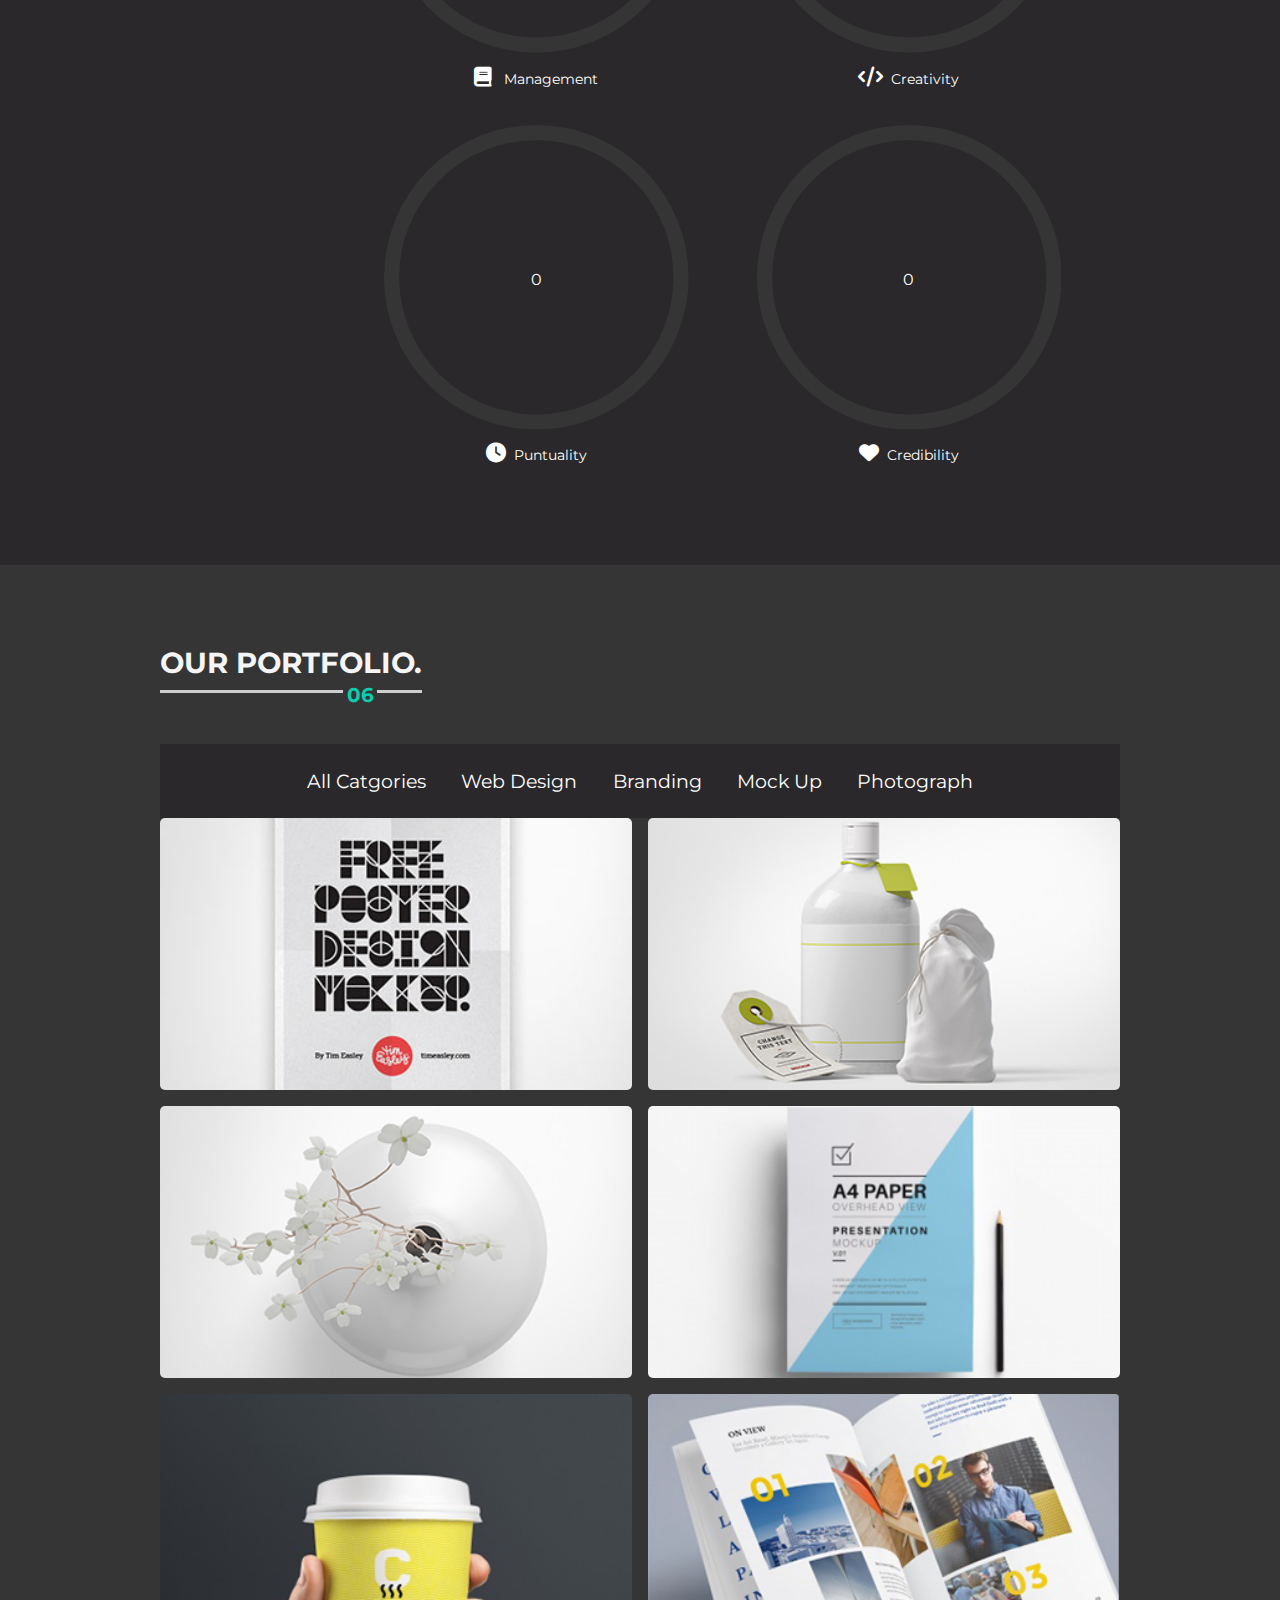
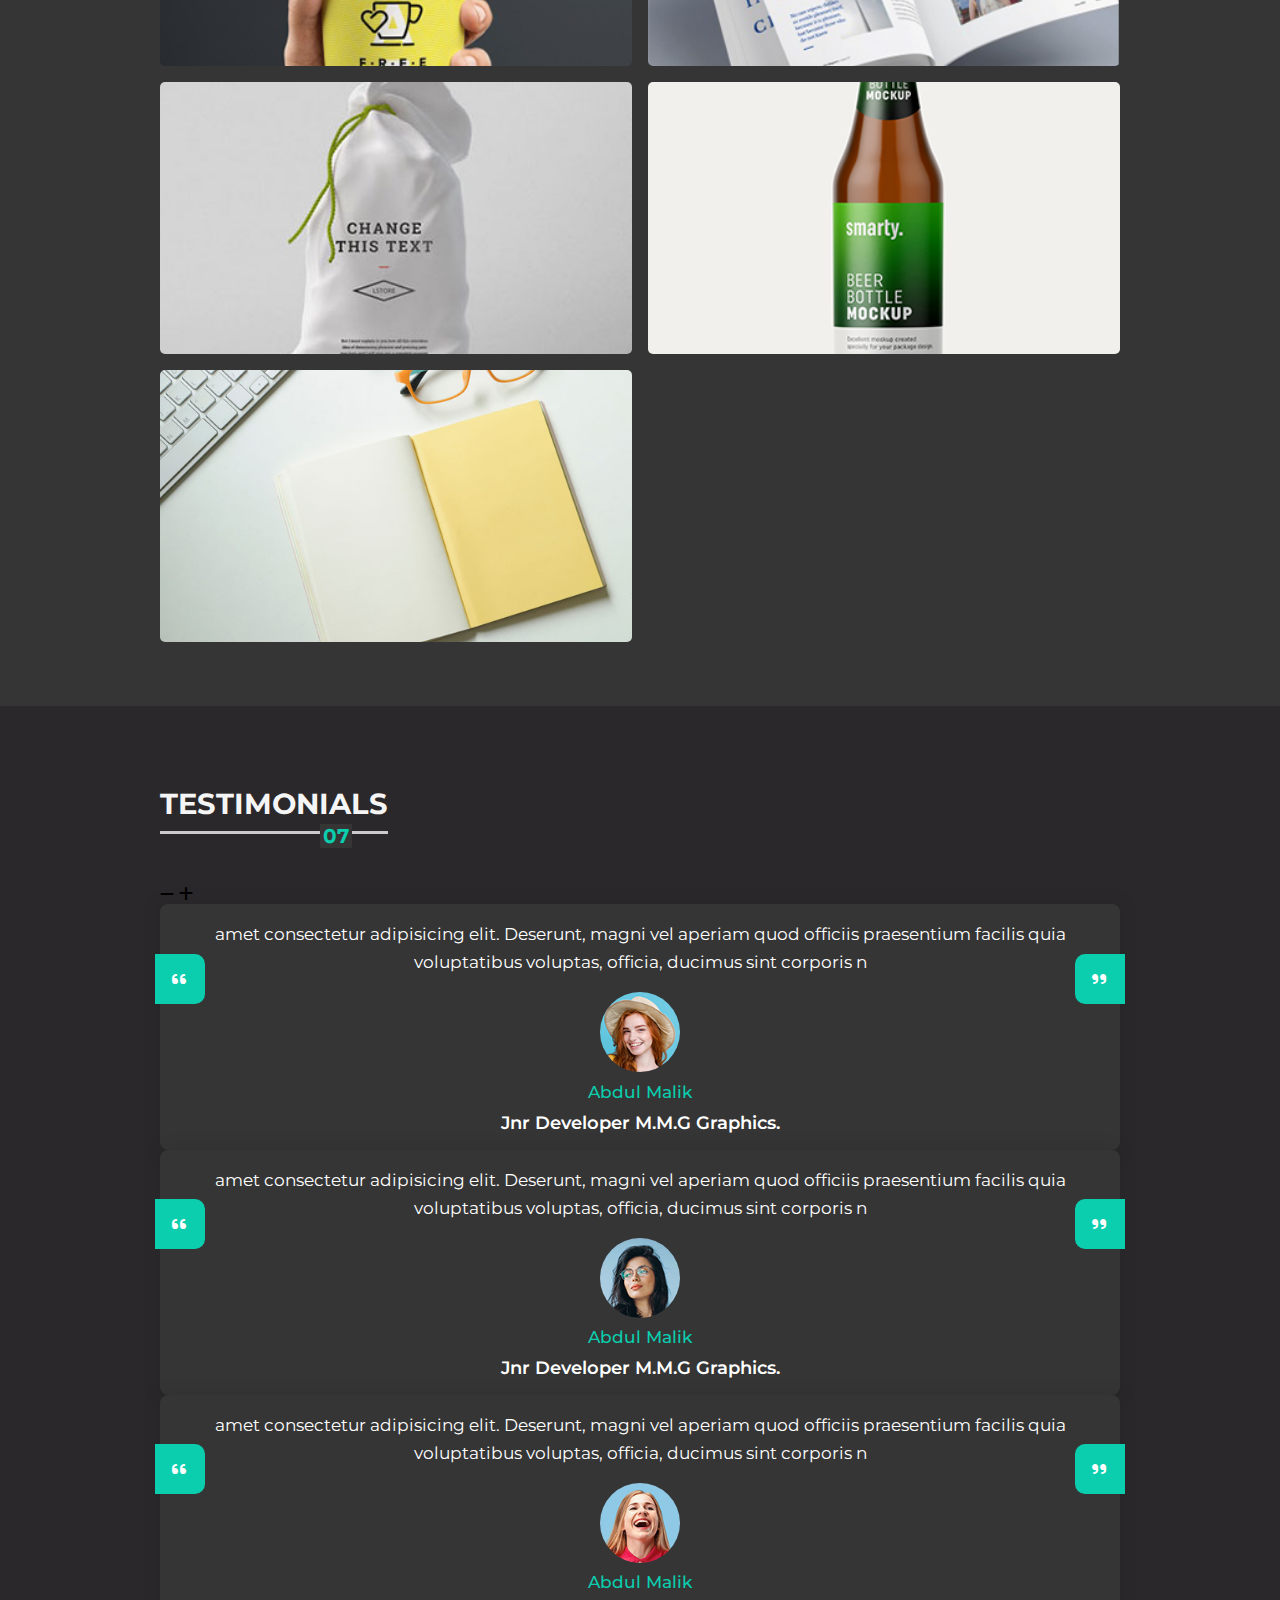
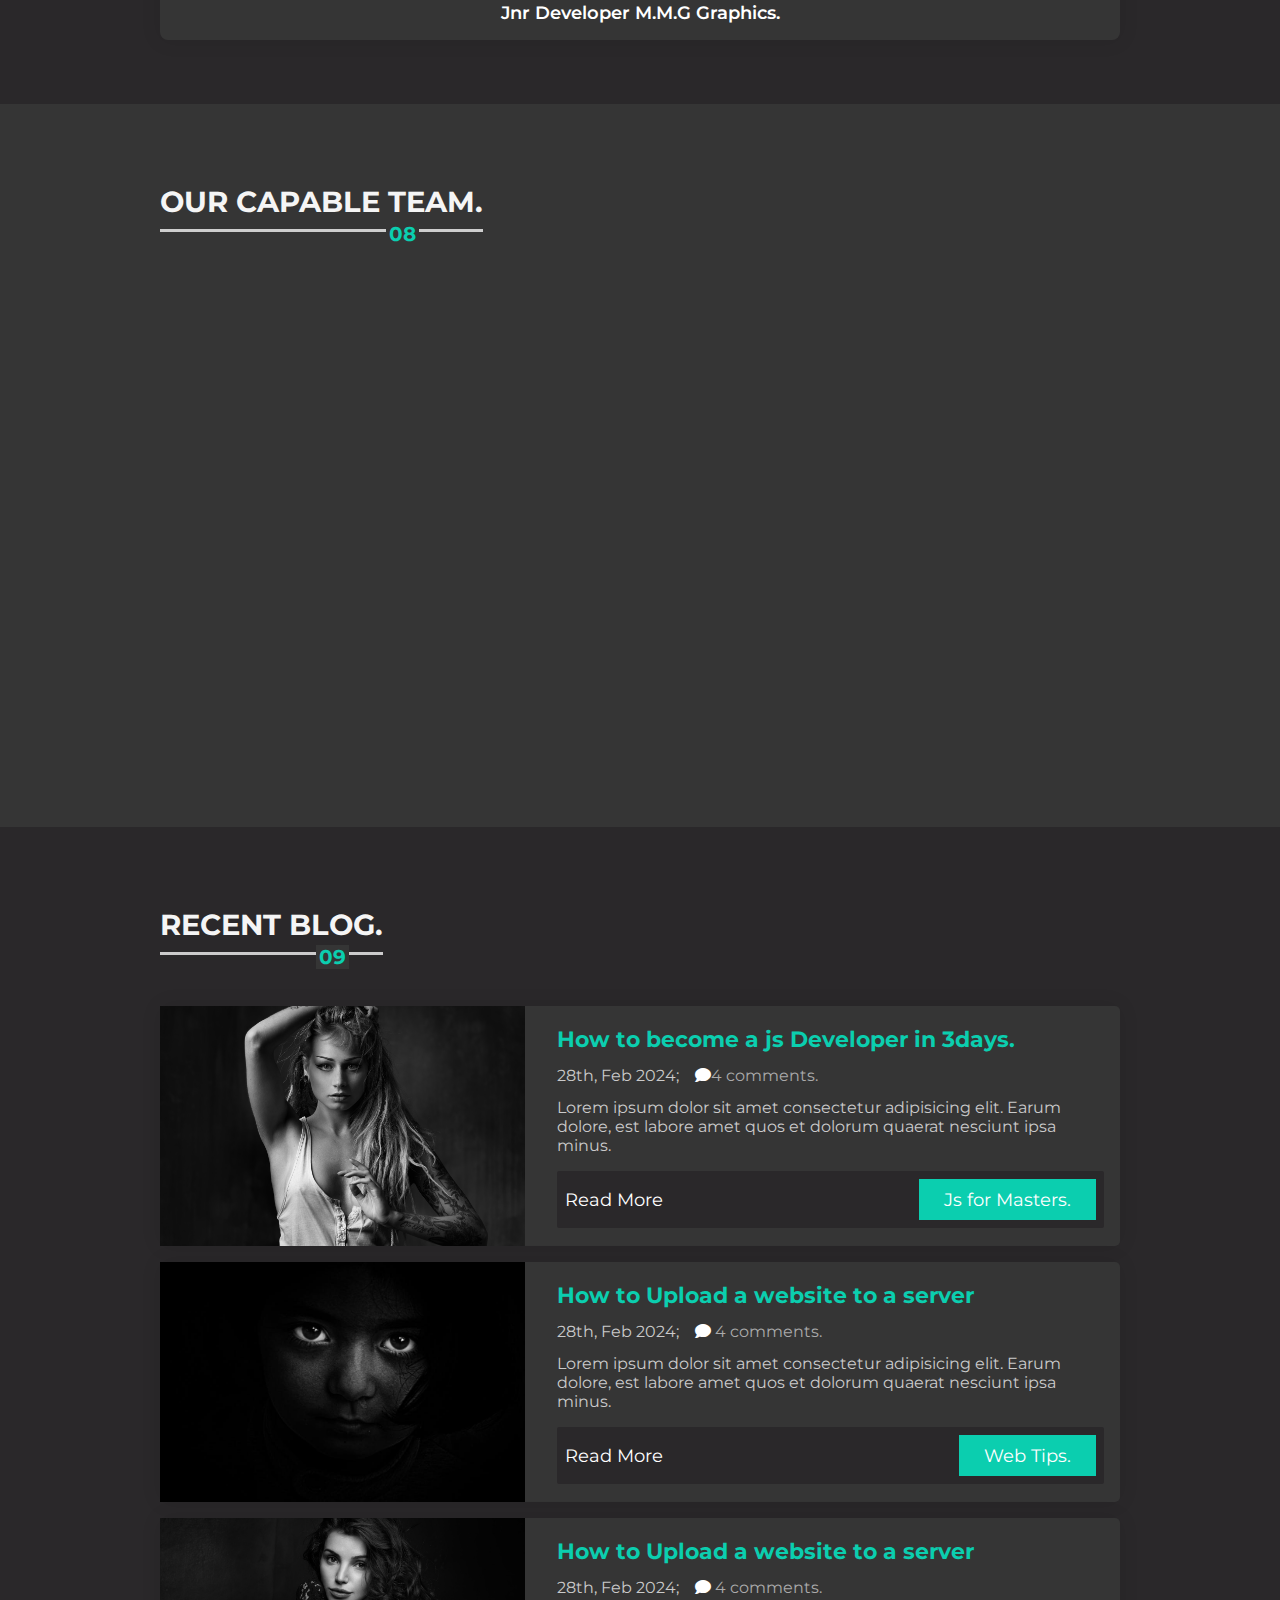
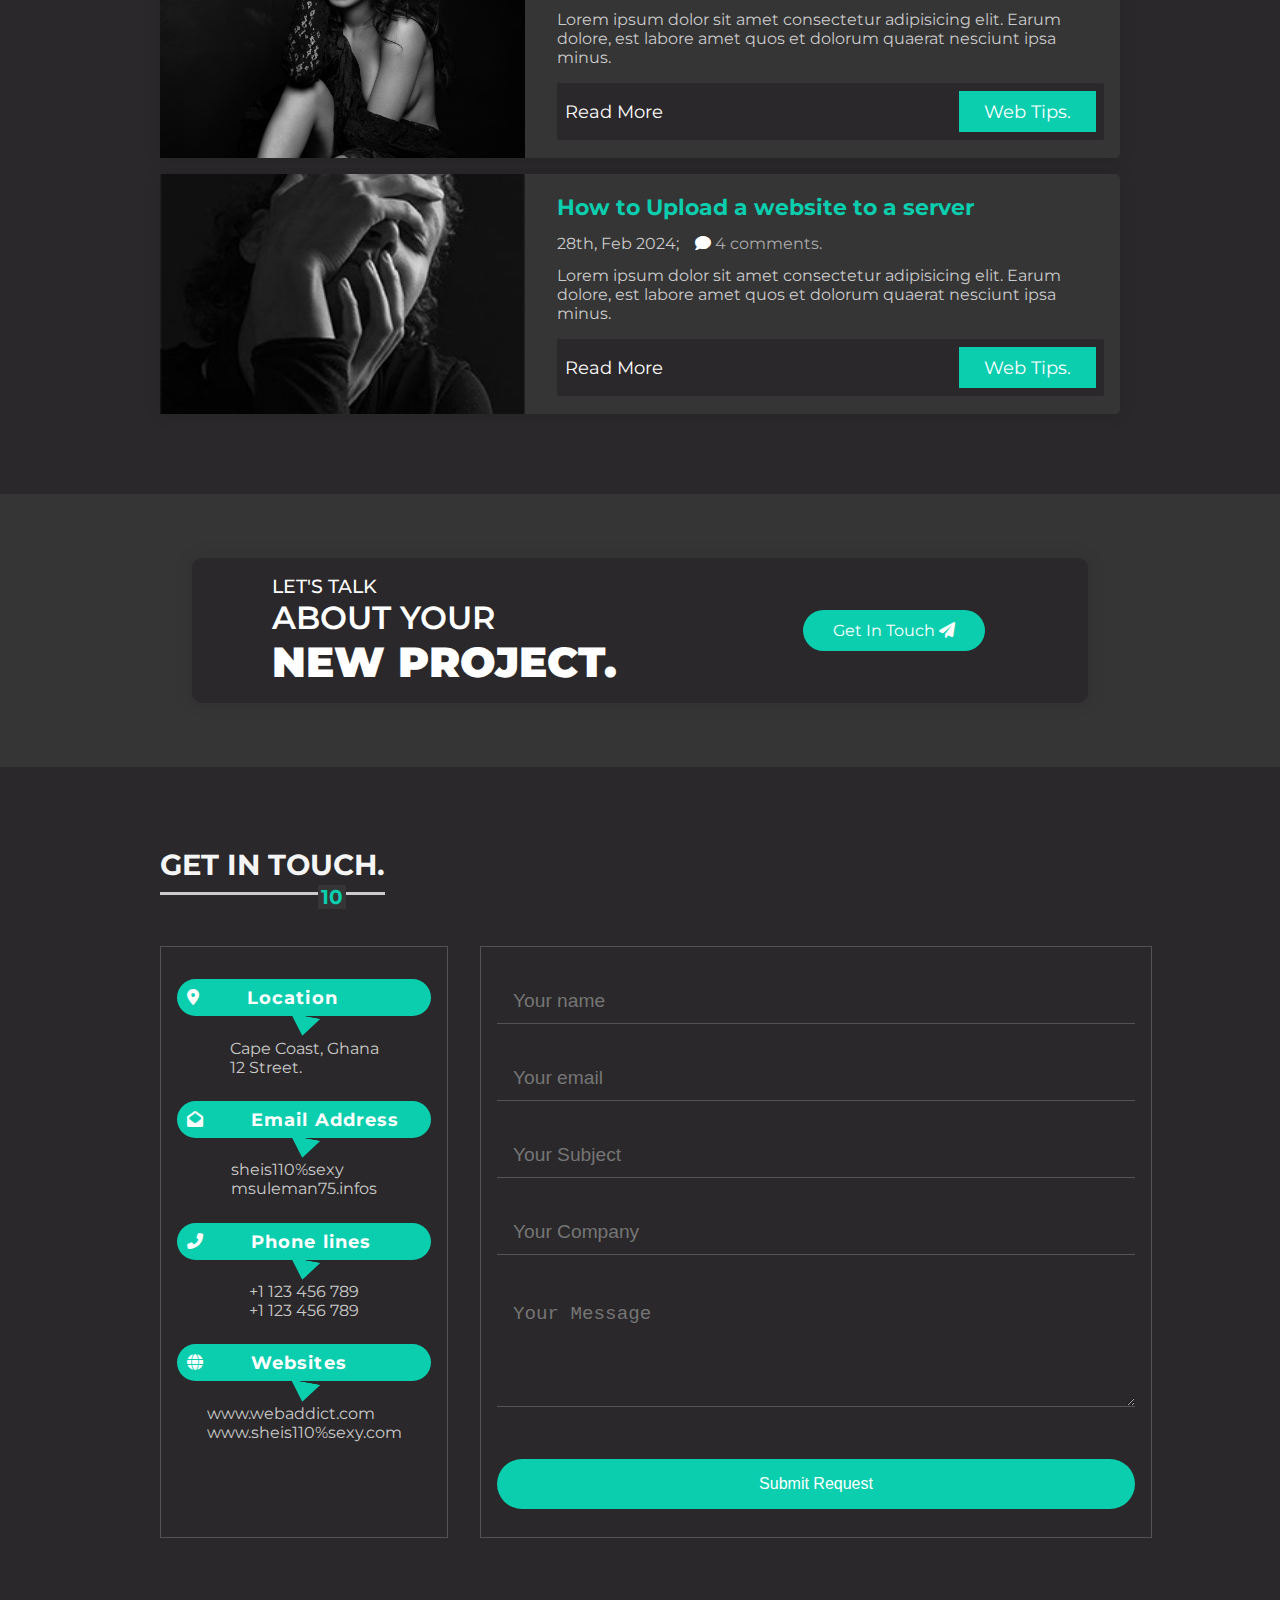
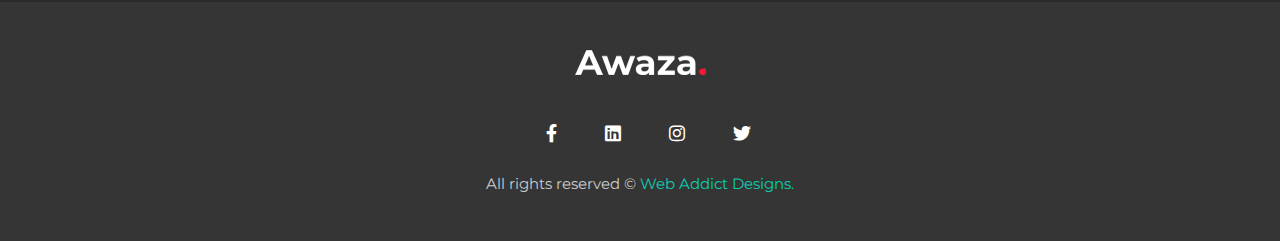
==== commit 274bdb3a: "Update index.html" ====
--- a/index.html
+++ b/index.html
@@ -1044,16 +1044,16 @@
                         <form action="#">
                             <div class="row">
                                 <div class="input-group">
-                                    <input type="text" placeholder="Your name" required>
+                                    <input type="text" placeholder="Your name" required=""  autoComplete="off">
                                 </div>
                                 <div class="input-group">
-                                    <input type="email" placeholder="Your email" required="">
+                                    <input type="email" placeholder="Your email" required="" autoComplete="off">
                                 </div>
                                 <div class="input-group">
-                                    <input type="text" placeholder="Your Subject" required="">
+                                    <input type="text" placeholder="Your Subject" required="" autoComplete="off">
                                 </div>
                                 <div class="input-group">
-                                    <input type="text" placeholder="Your Company" required="">
+                                    <input type="text" placeholder="Your Company" required="" autoComplete="off">
                                 </div>
                                 <div class="input-group">
                                     <textarea placeholder="Your Message" required=""></textarea>
--- a/css/portfolioStyle1.css
+++ b/css/portfolioStyle1.css
@@ -1798,6 +1798,10 @@
             padding: 1rem 1rem;
             background: transparent;
         }
+.input-group textarea:focus,
+.input-group input:focus{
+ border-bottom: 1.4px solid #fff !important;       
+}
         
         .input-group textarea {
             height: 120px;
@@ -2059,4 +2063,4 @@
                 margin-bottom: 30px;
                 text-align: center;
             }
-        }+        }
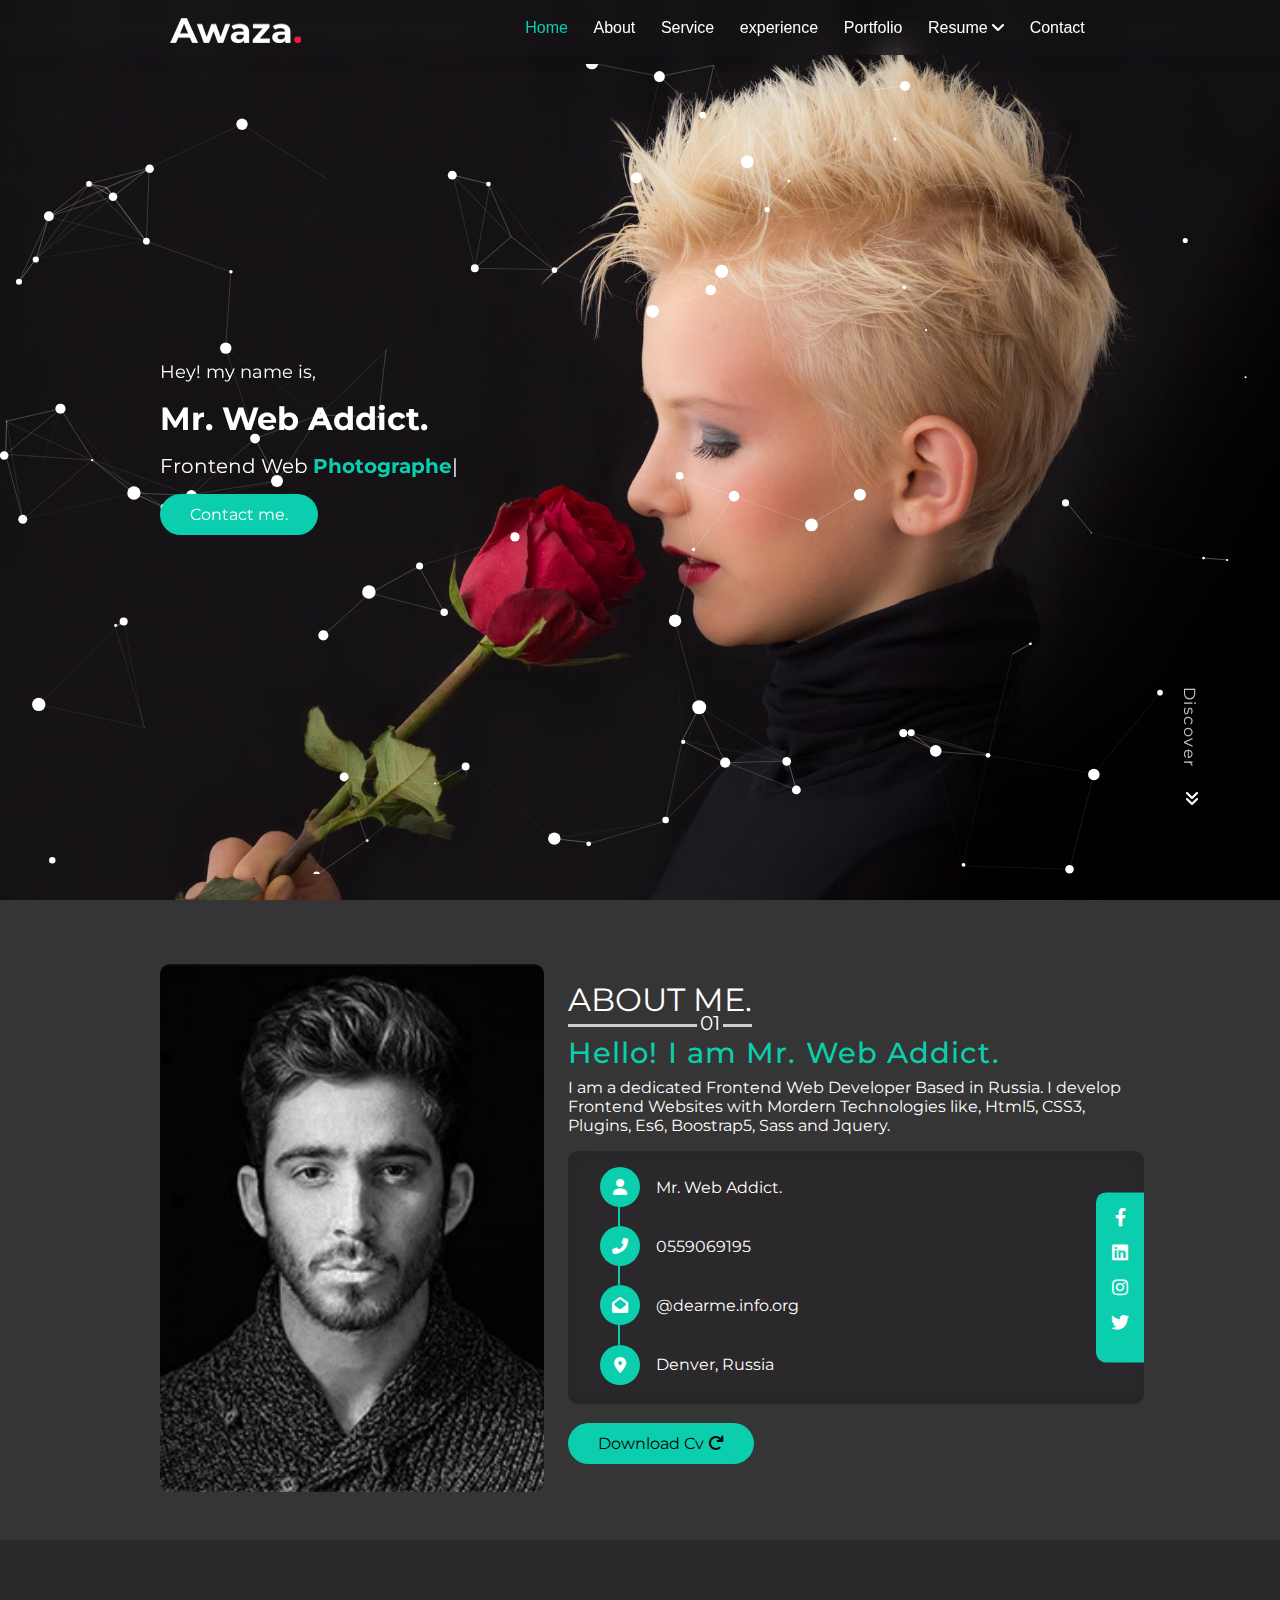
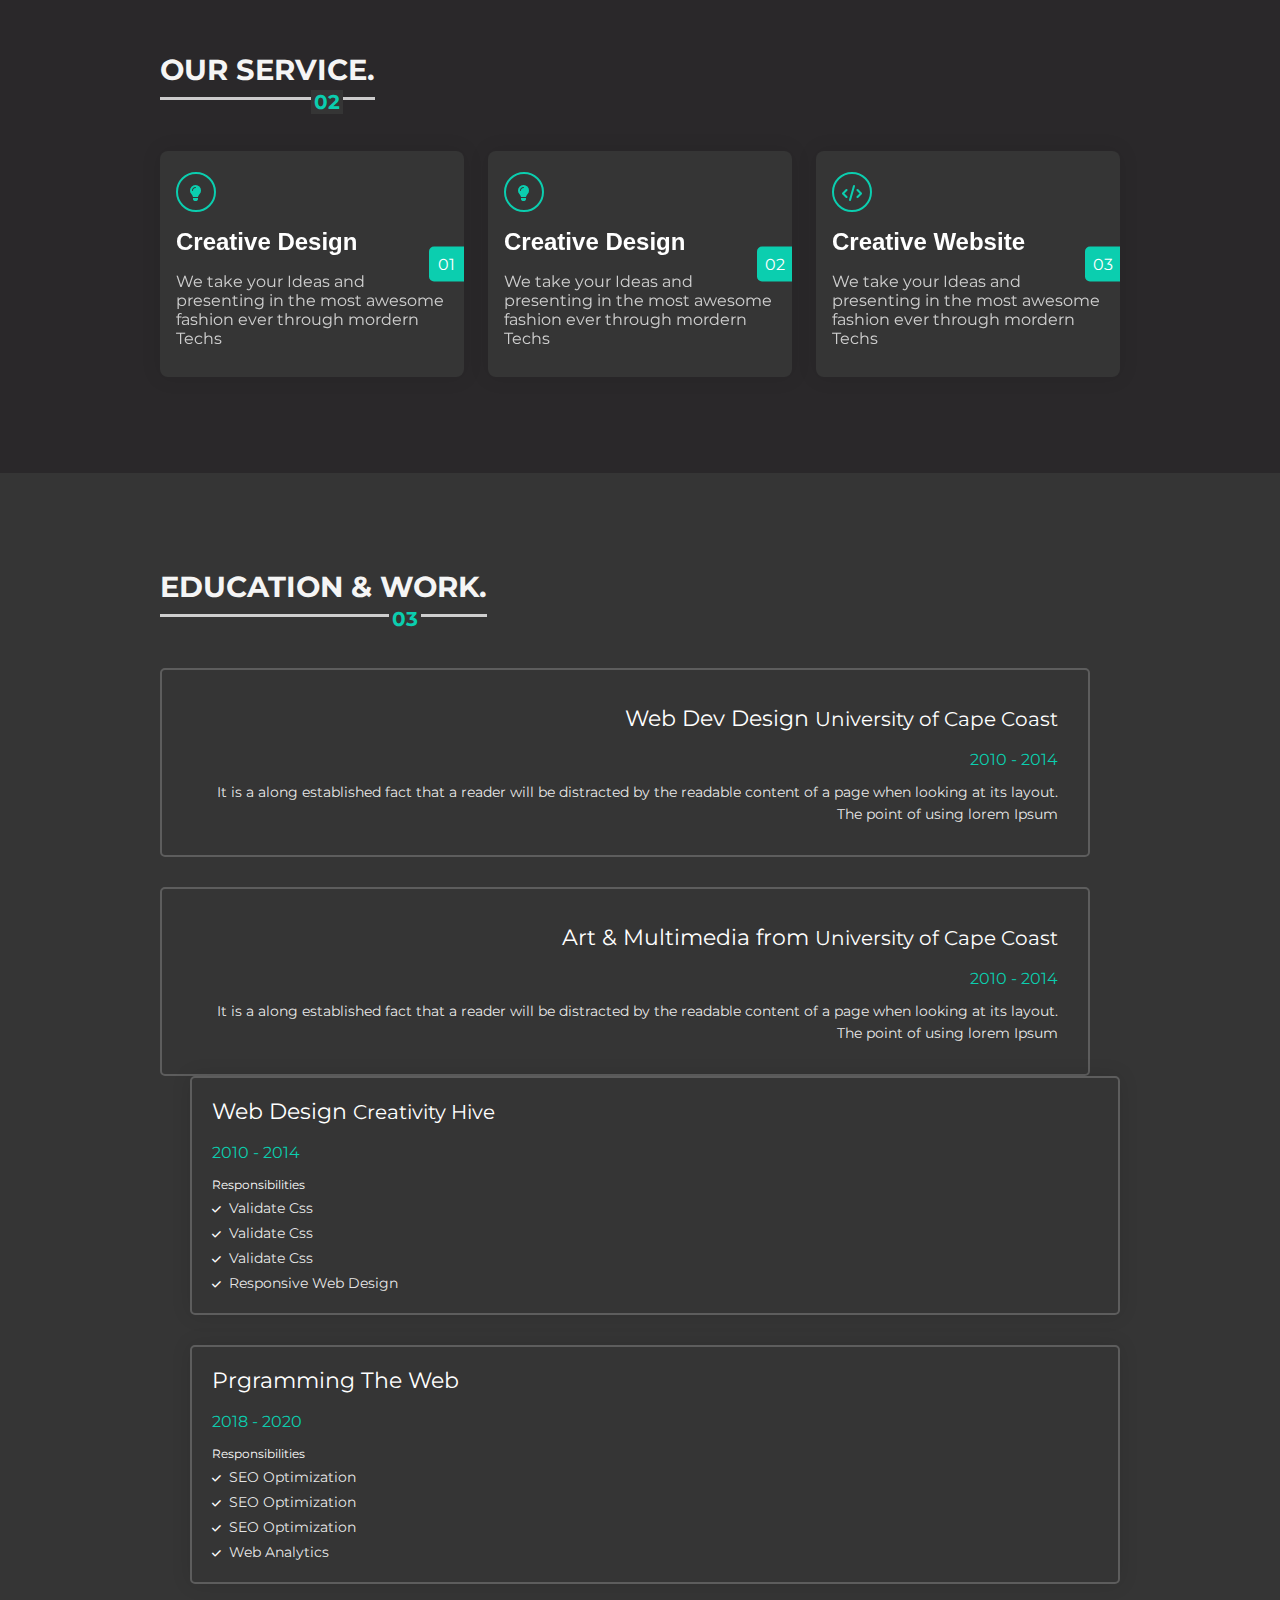
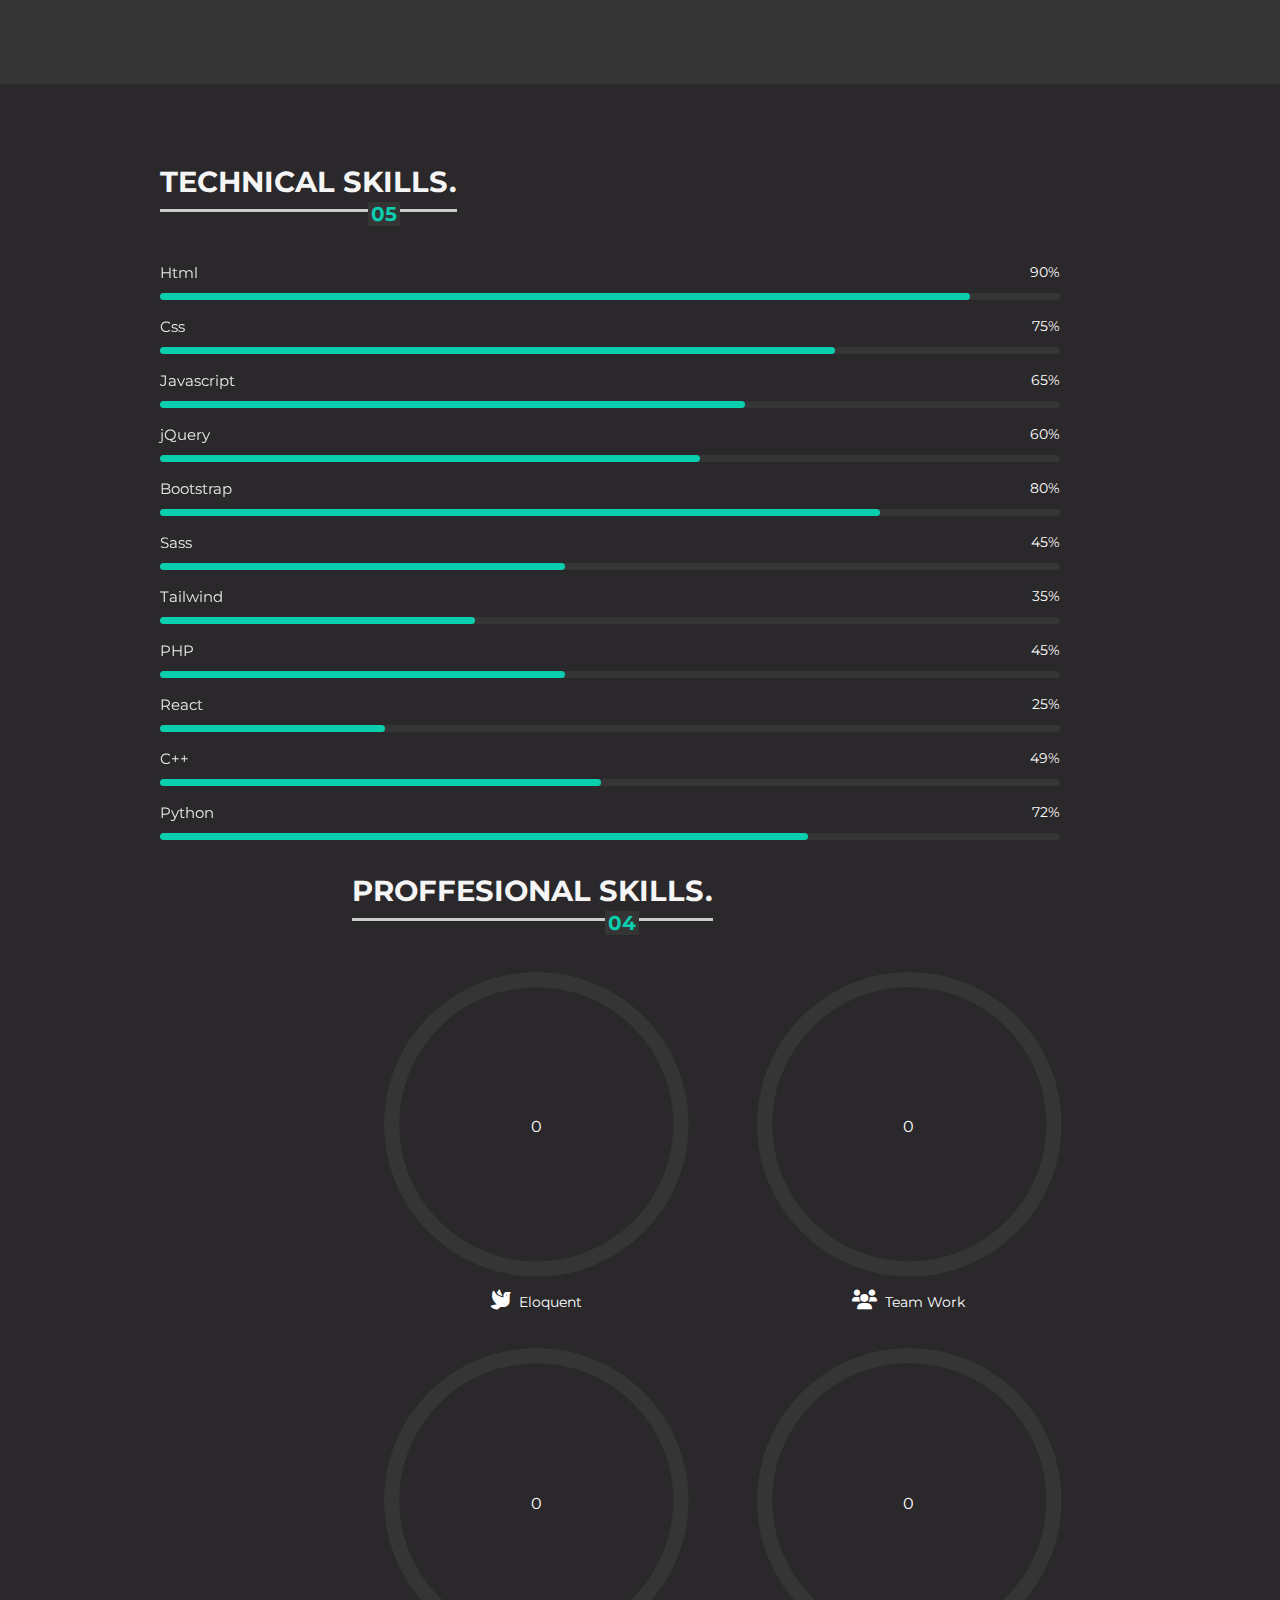
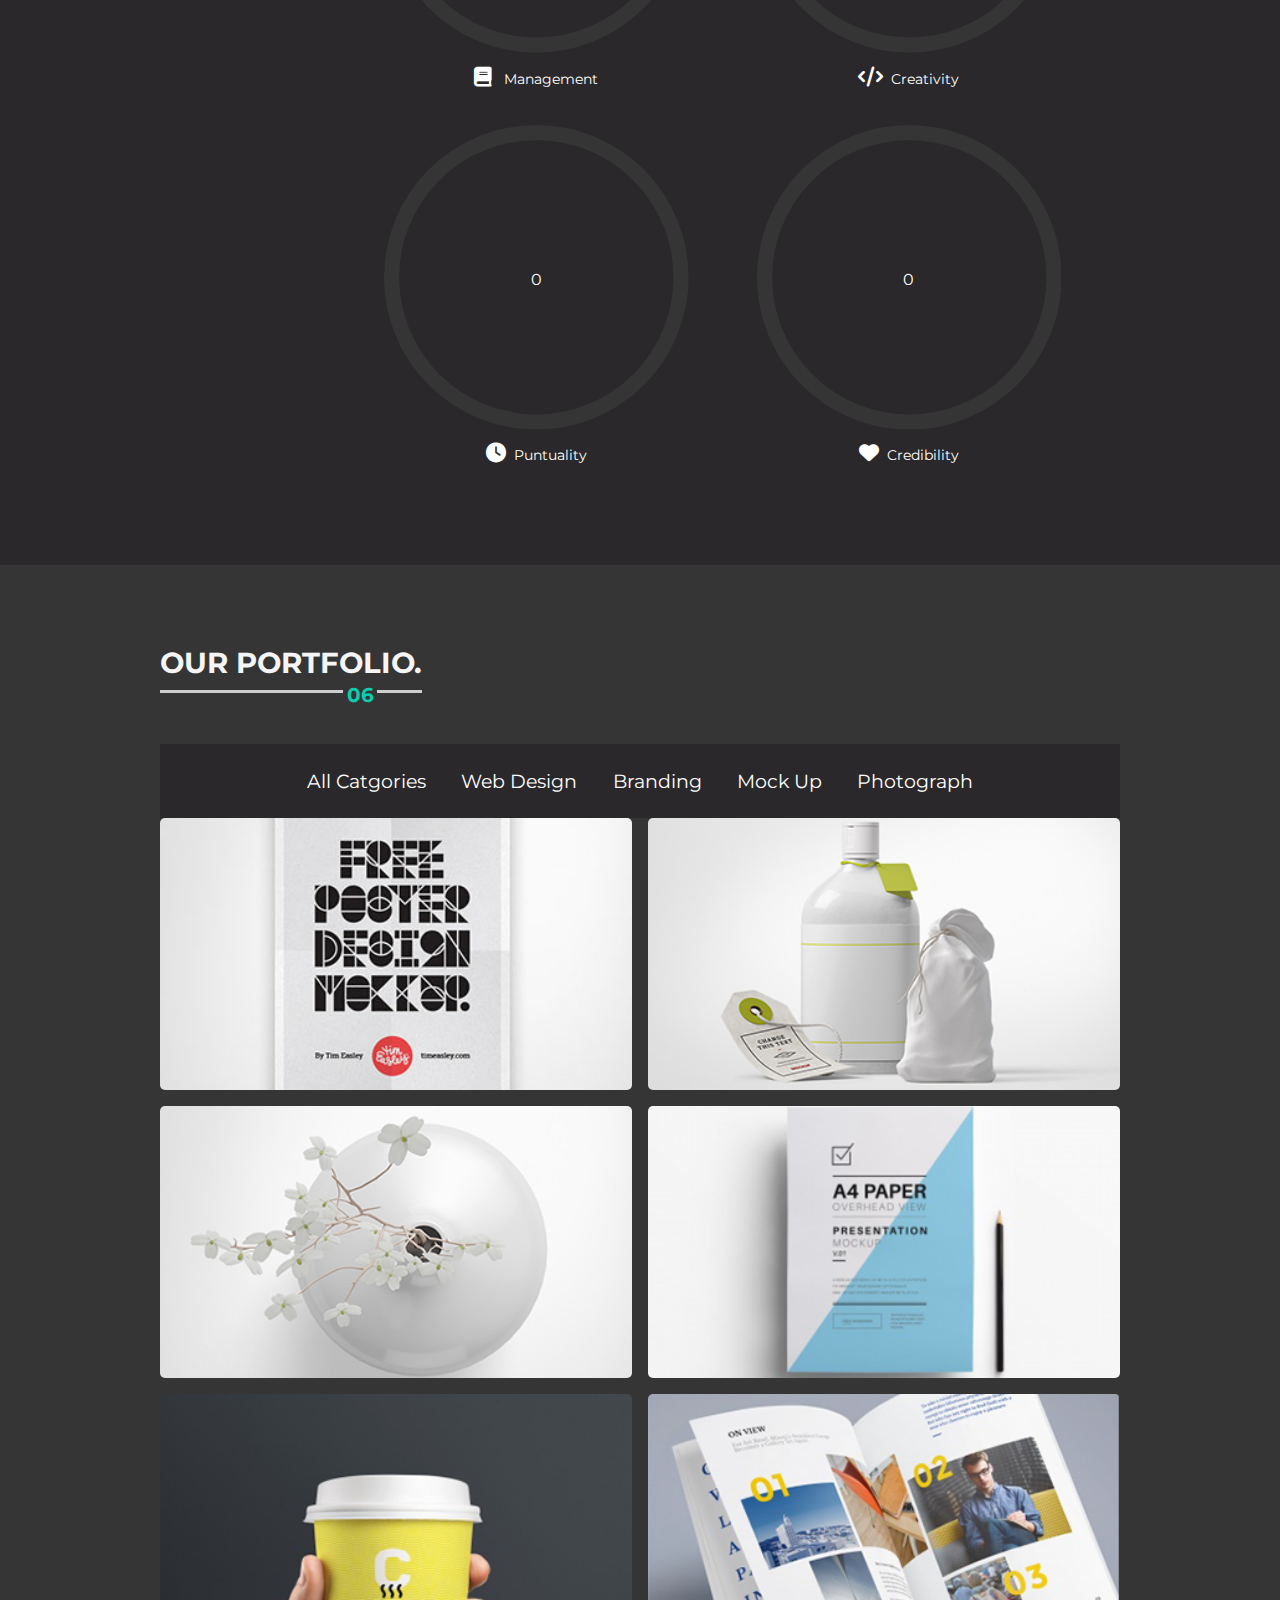
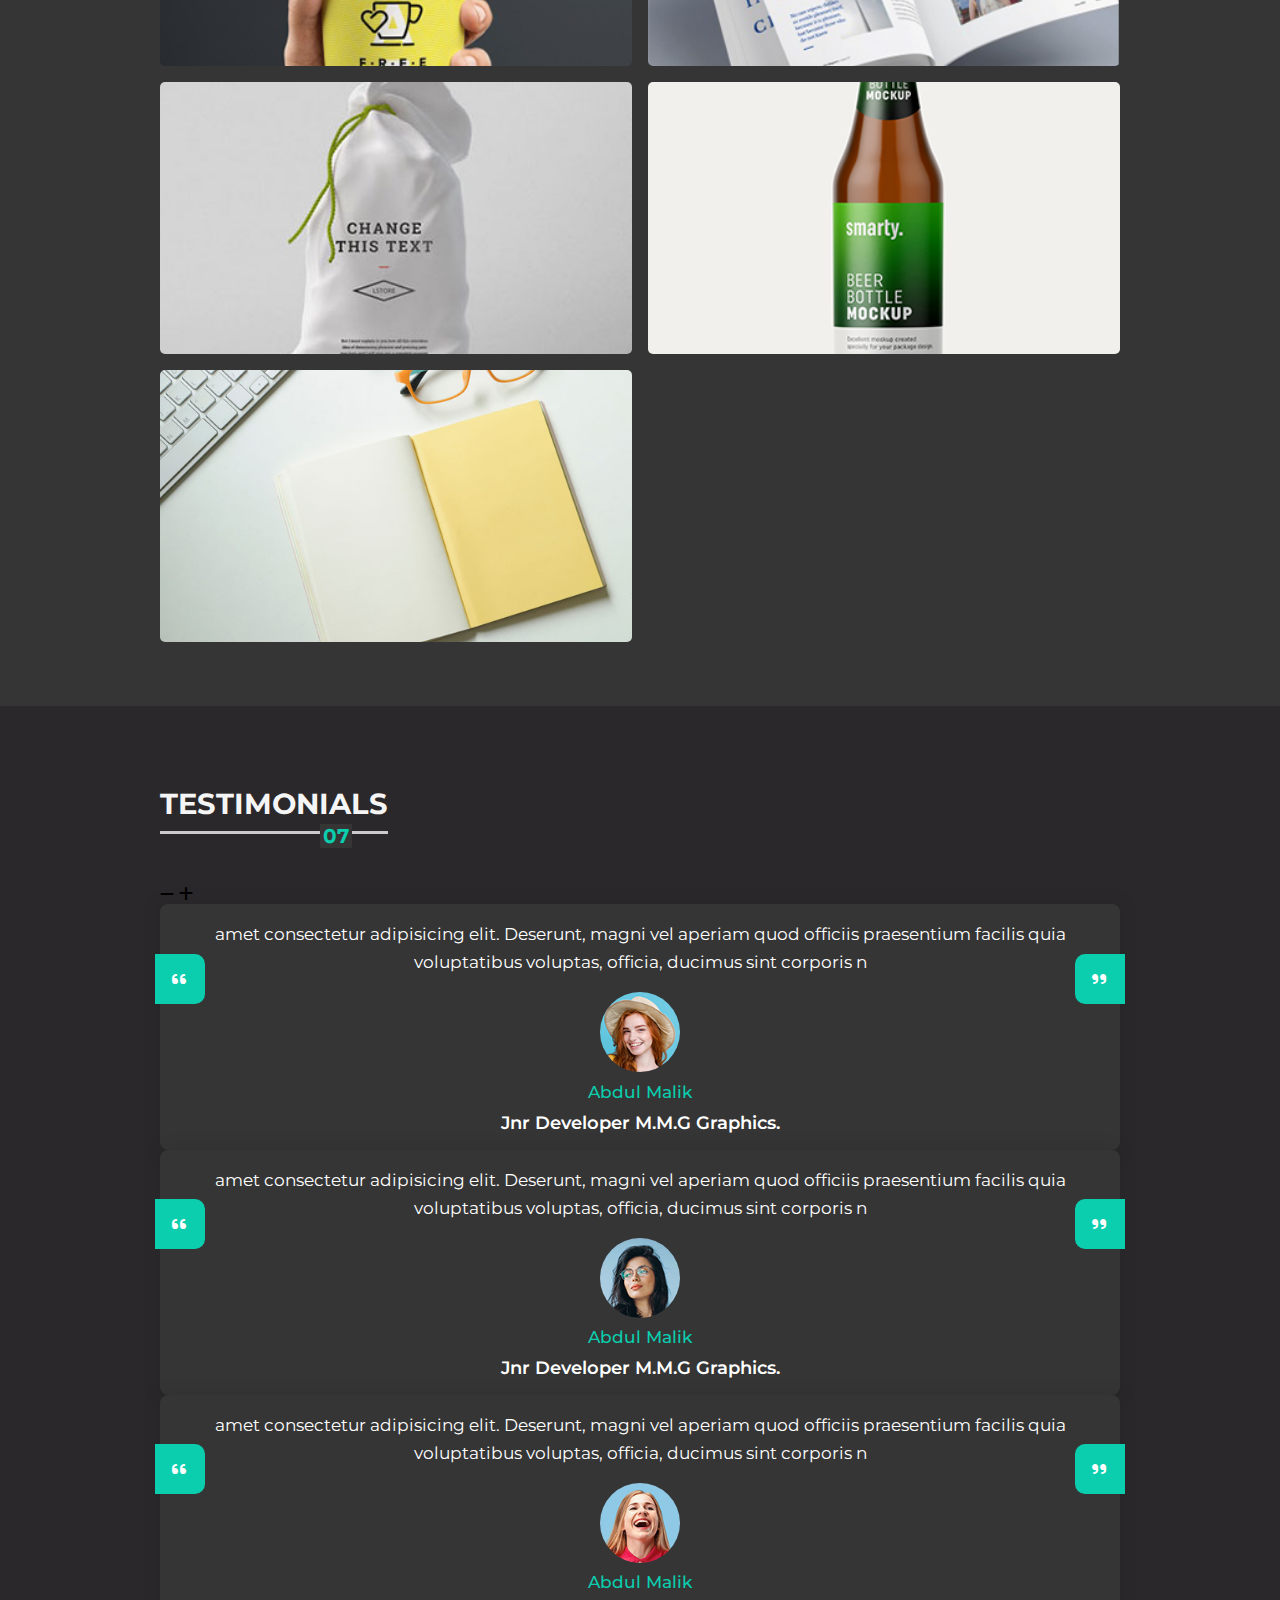
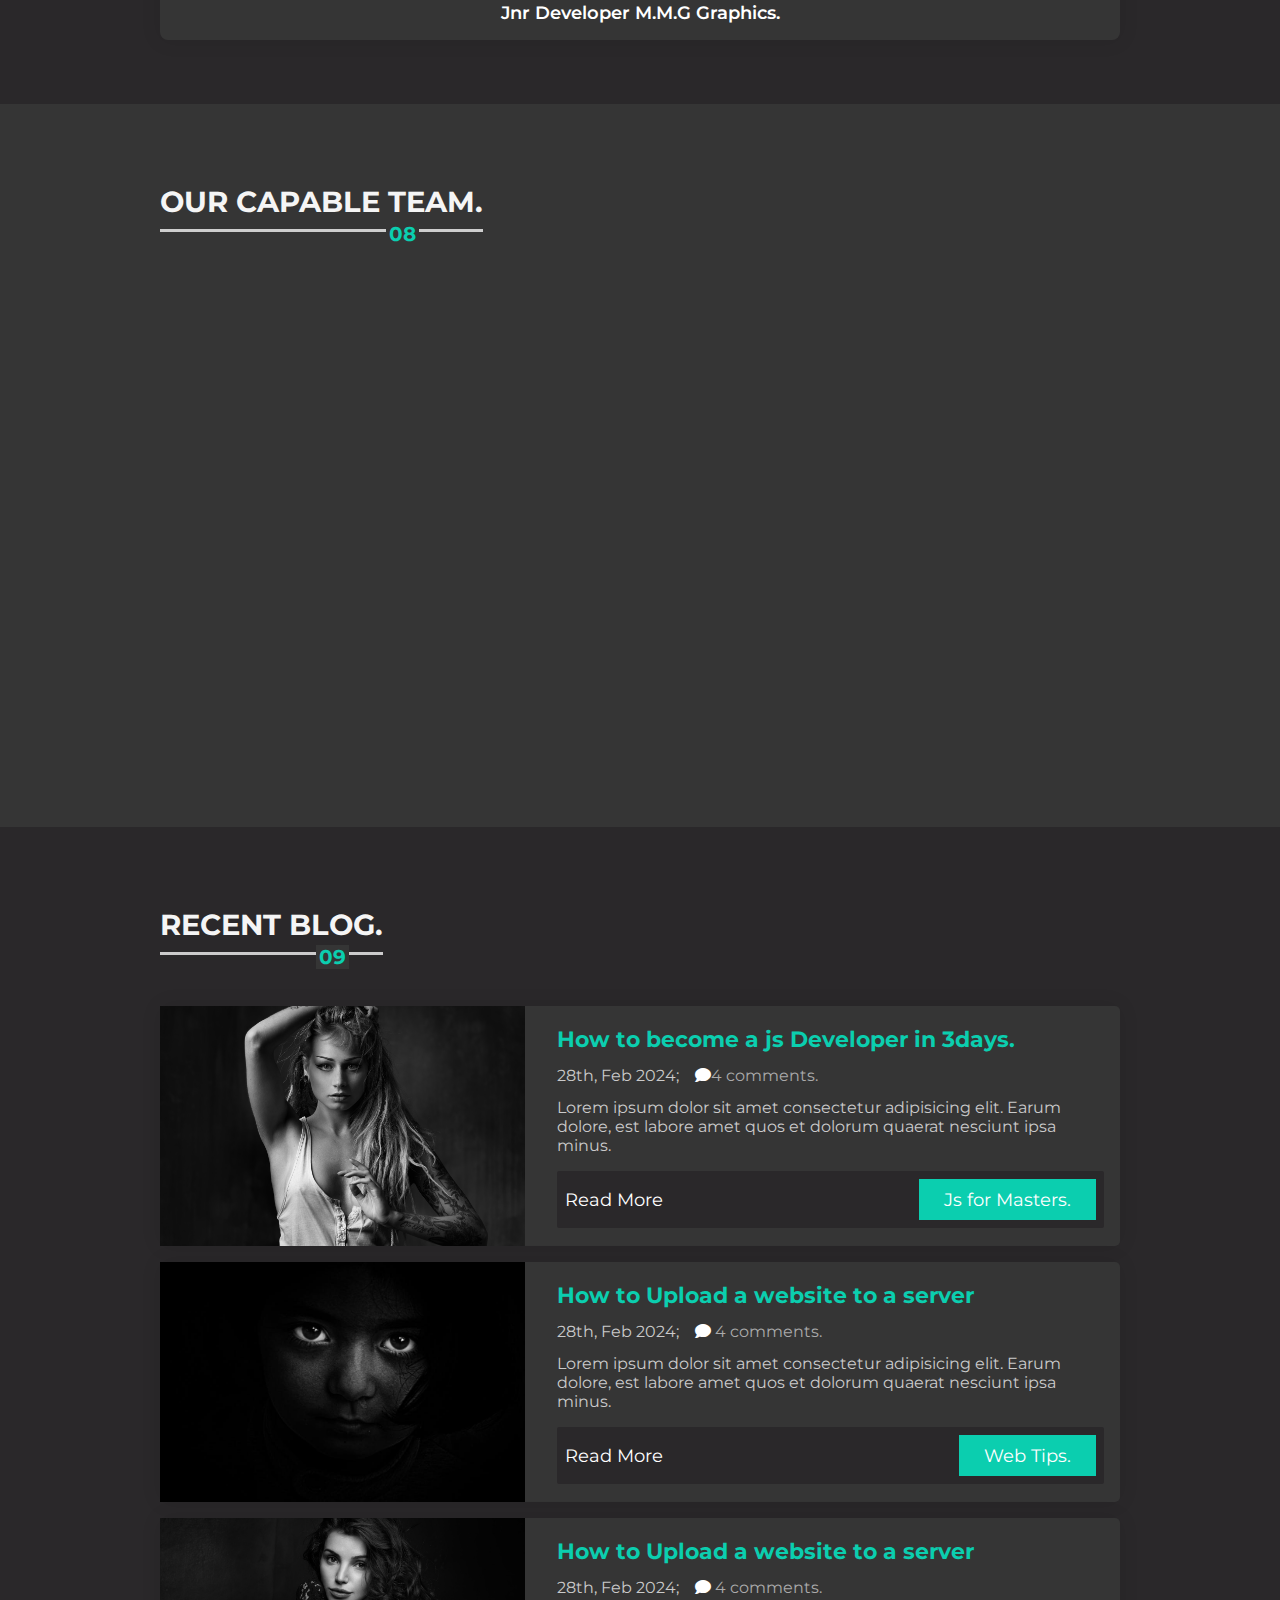
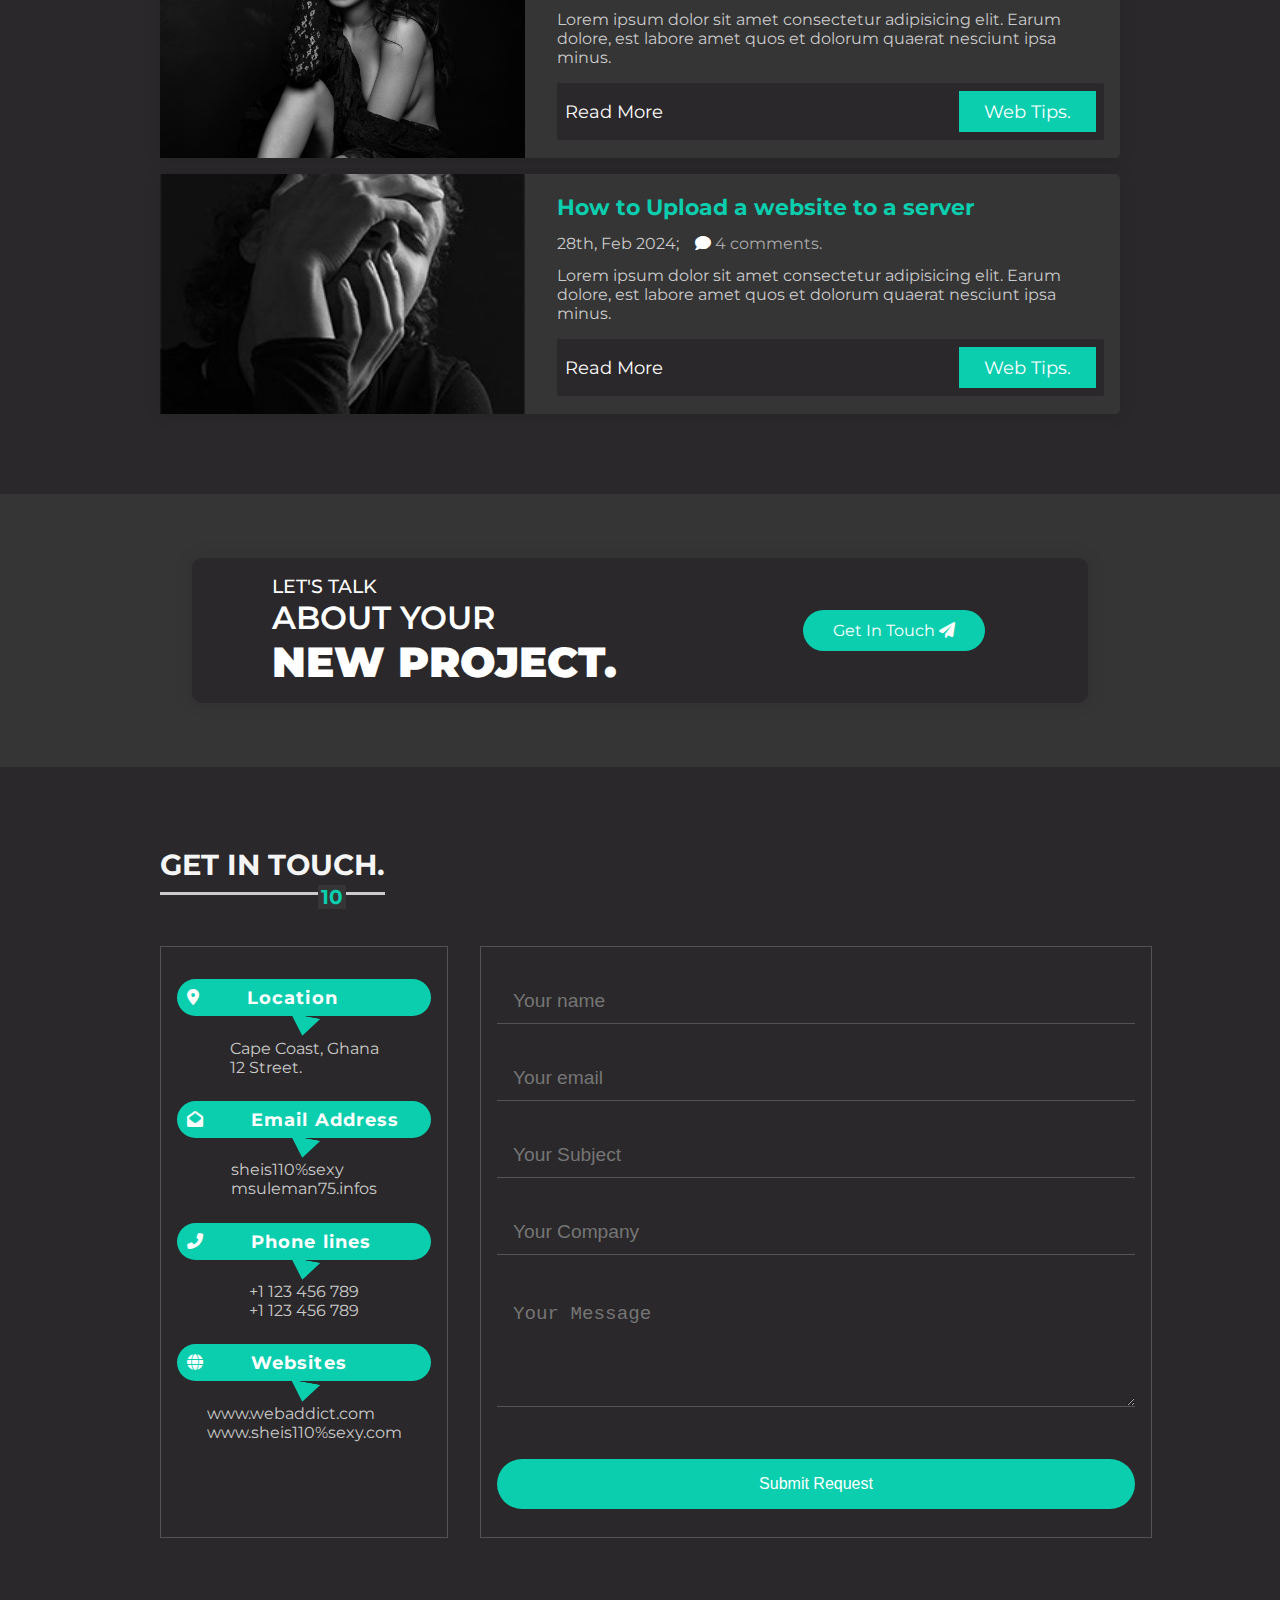
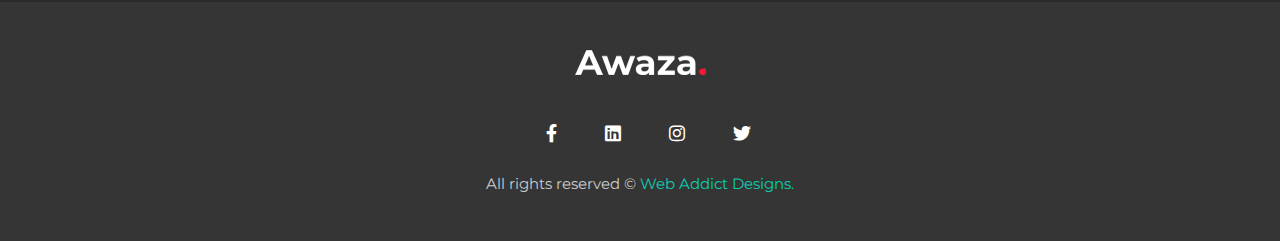
==== commit 8bf088b8: "Update index.html" ====
--- a/index.html
+++ b/index.html
@@ -79,7 +79,7 @@
                     <h3>Hey! my name is,</h3>
                     <h2>Mr. Web Addict.</h2>
                     <div class="heroText ">Frontend Web <span class="text "></span></div>
-                    <a href="# " class="btn ">Contact me.</a>
+                    <a href="#contact" class="btn ">Contact me.</a>
                 </div>
             </div>
         </div>
@@ -132,7 +132,7 @@
                             <a href="#"><i class="fab fa-twitter"></i></a>
                         </div>
                     </div>
-                    <a href="#" class="btn">Download Cv <i class="fa fa-redo"></i></a>
+                    <a href="#skills" class="btn">Download Cv <i class="fa fa-redo"></i></a>
                 </div>
             </div>
         </div>
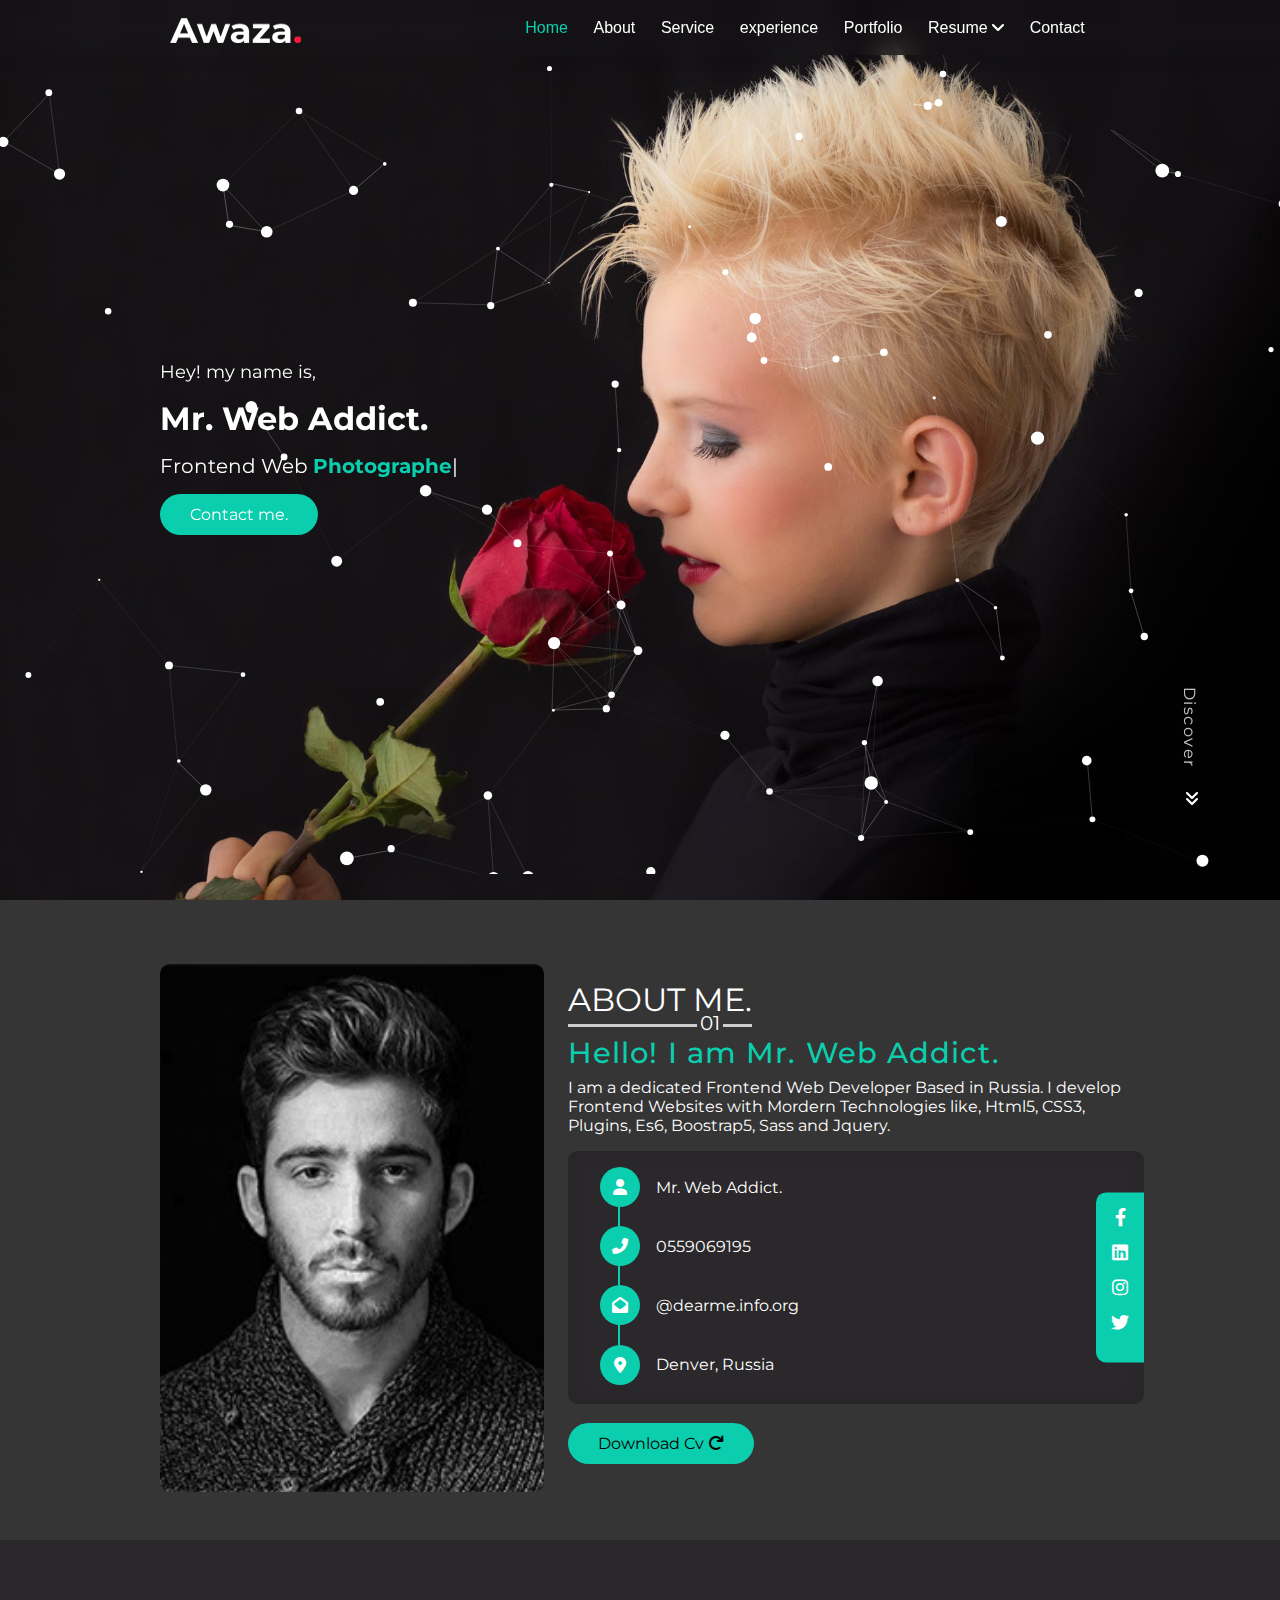
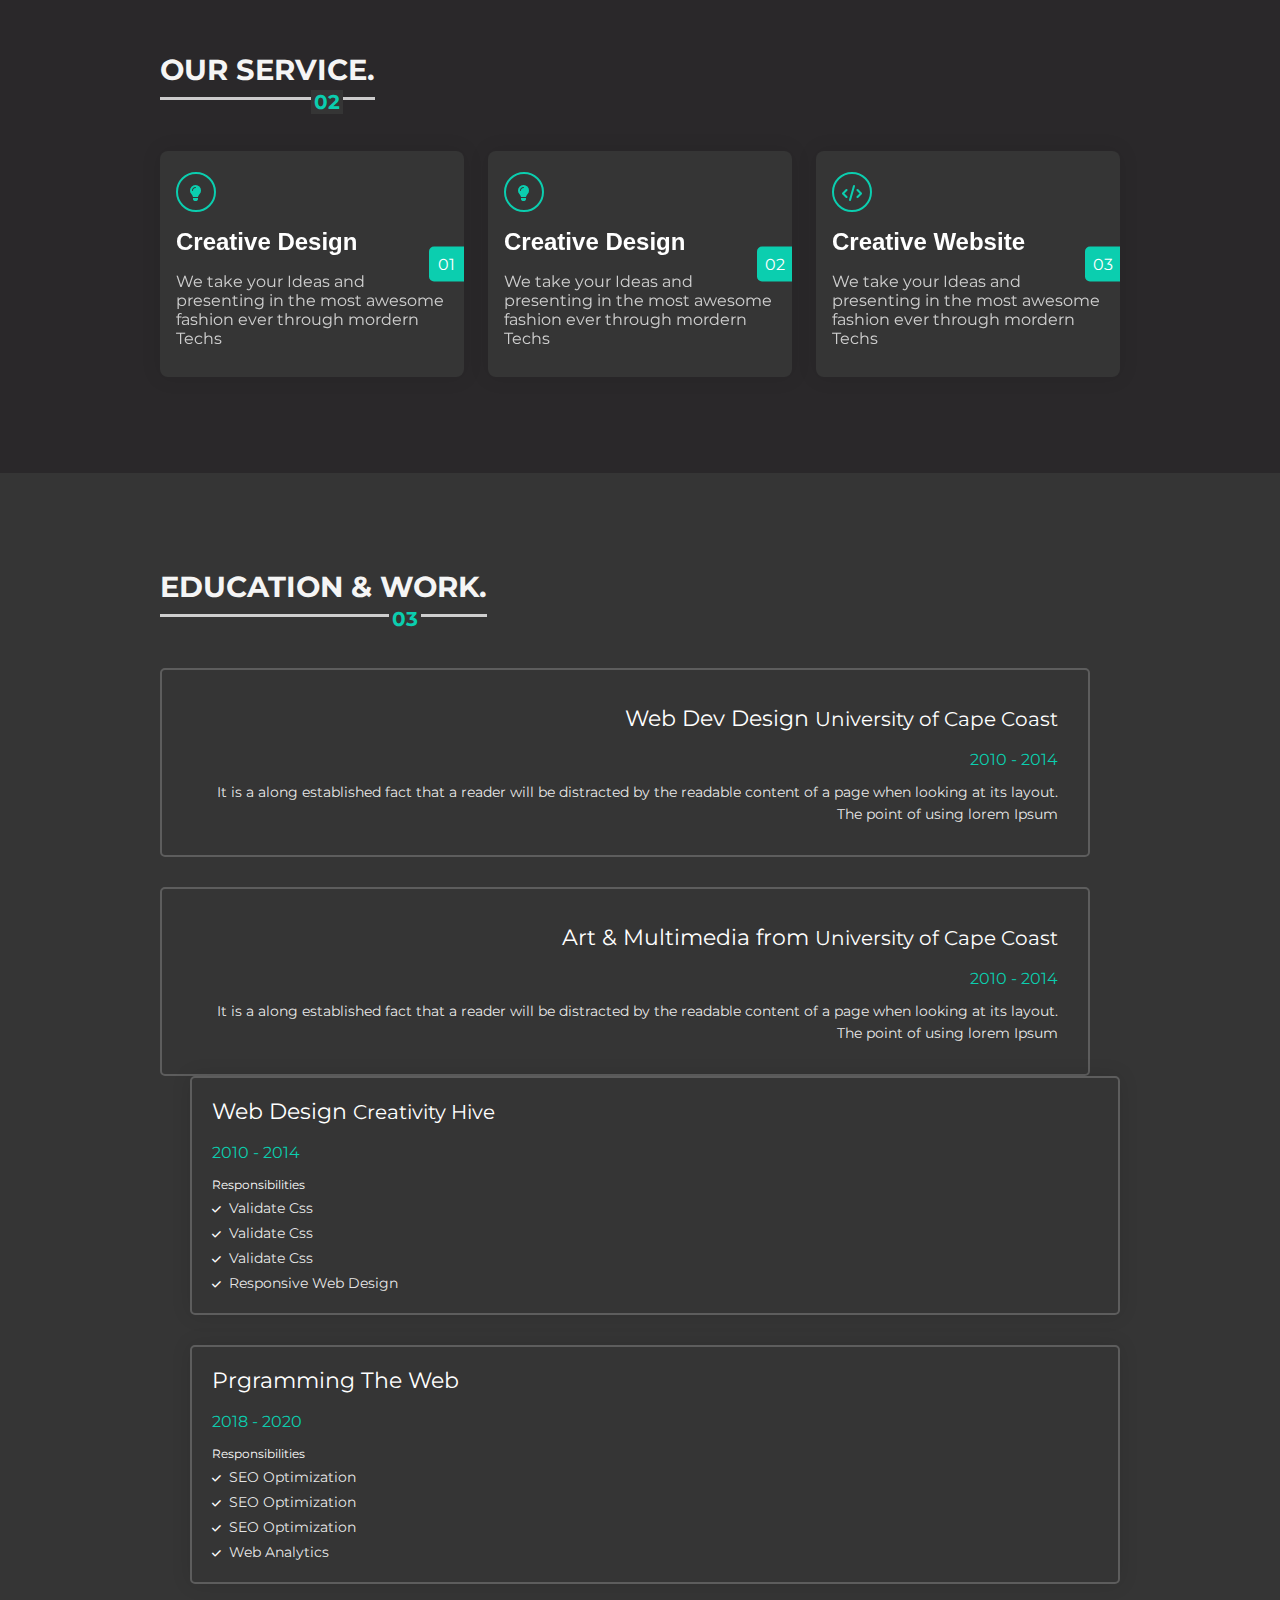
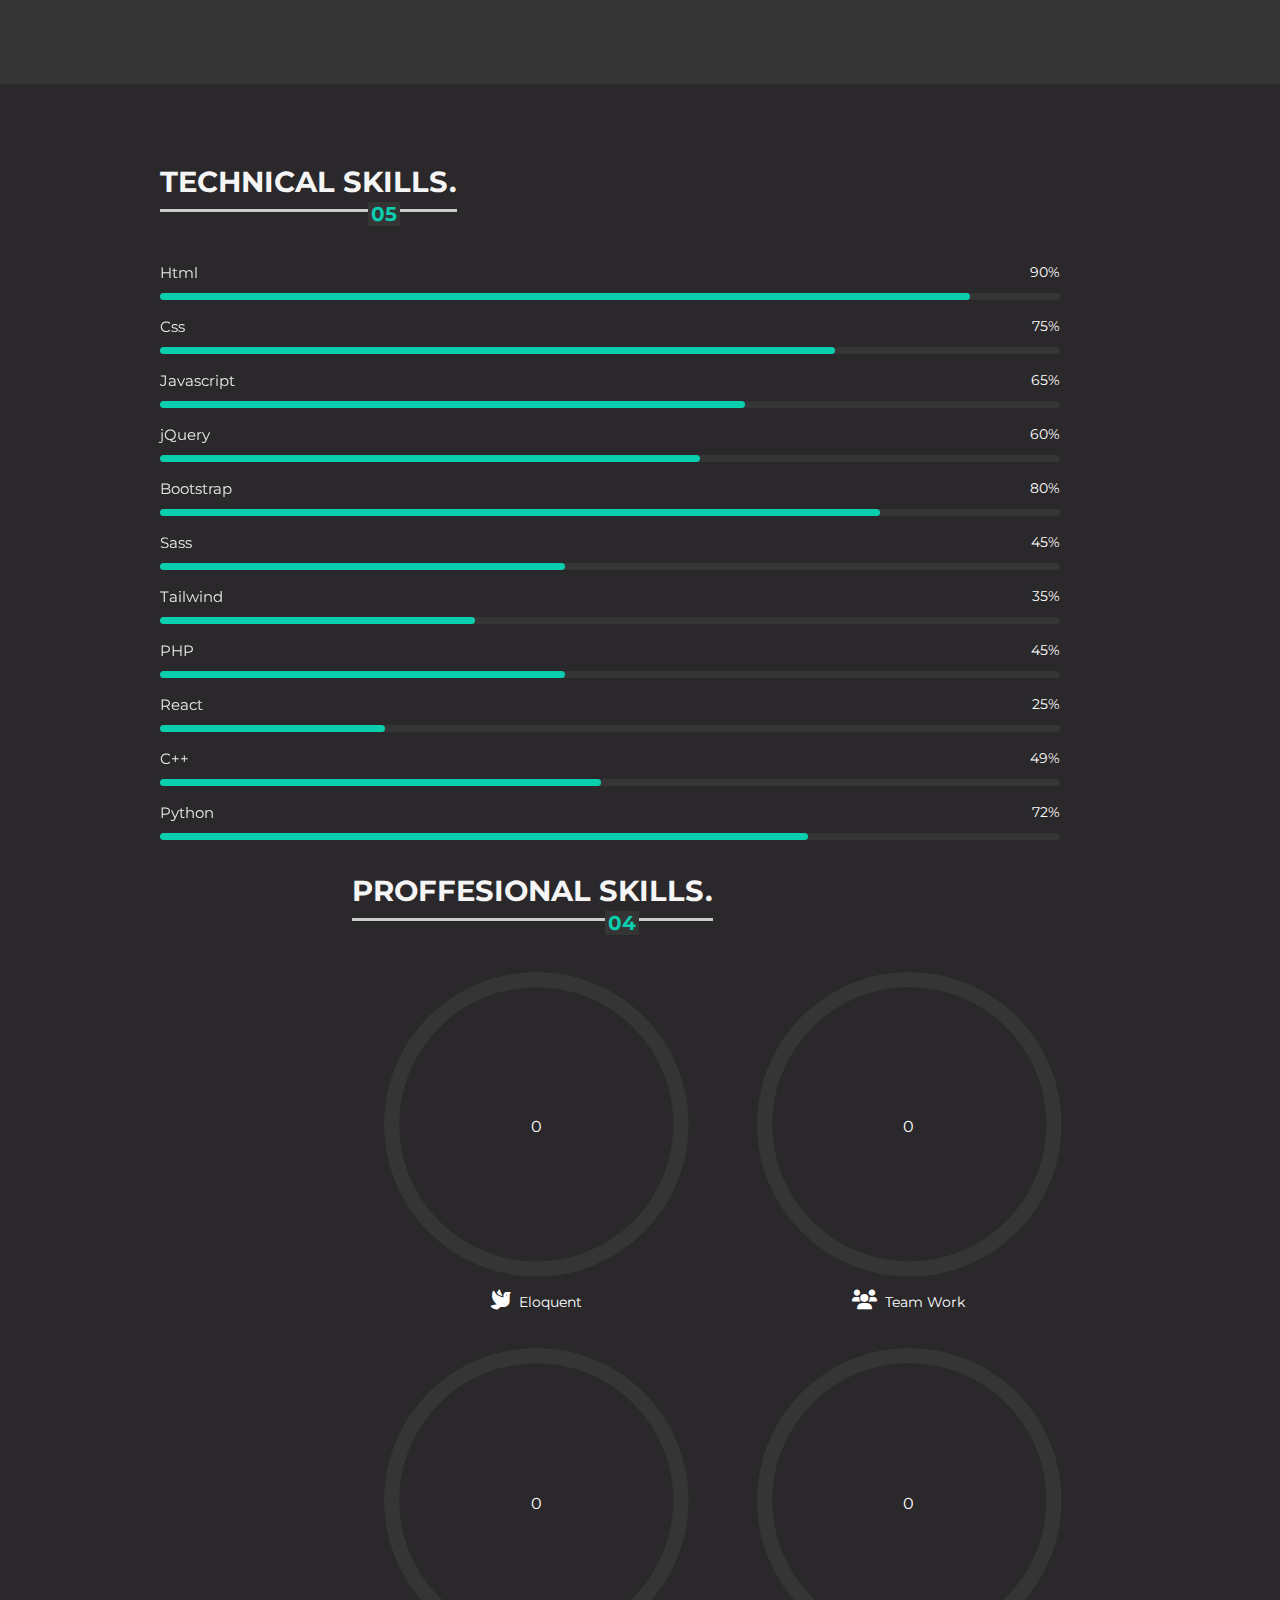
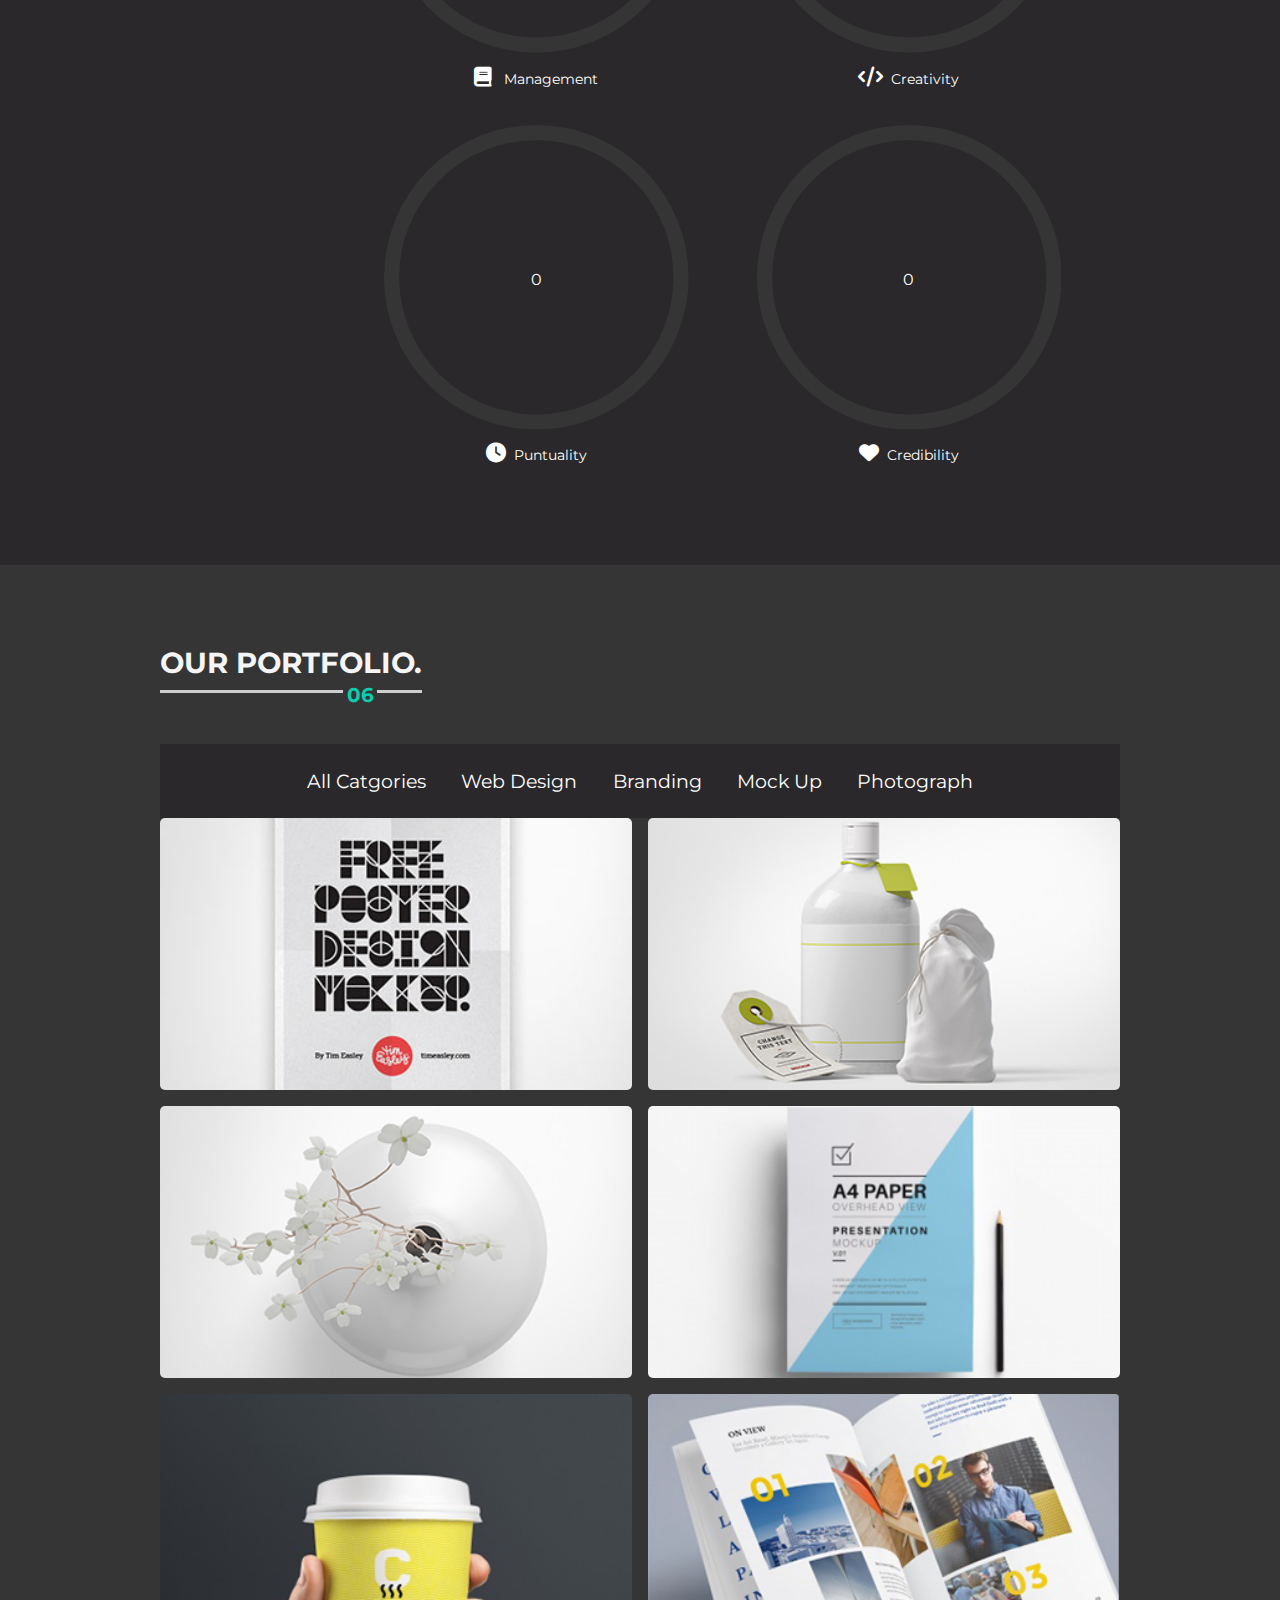
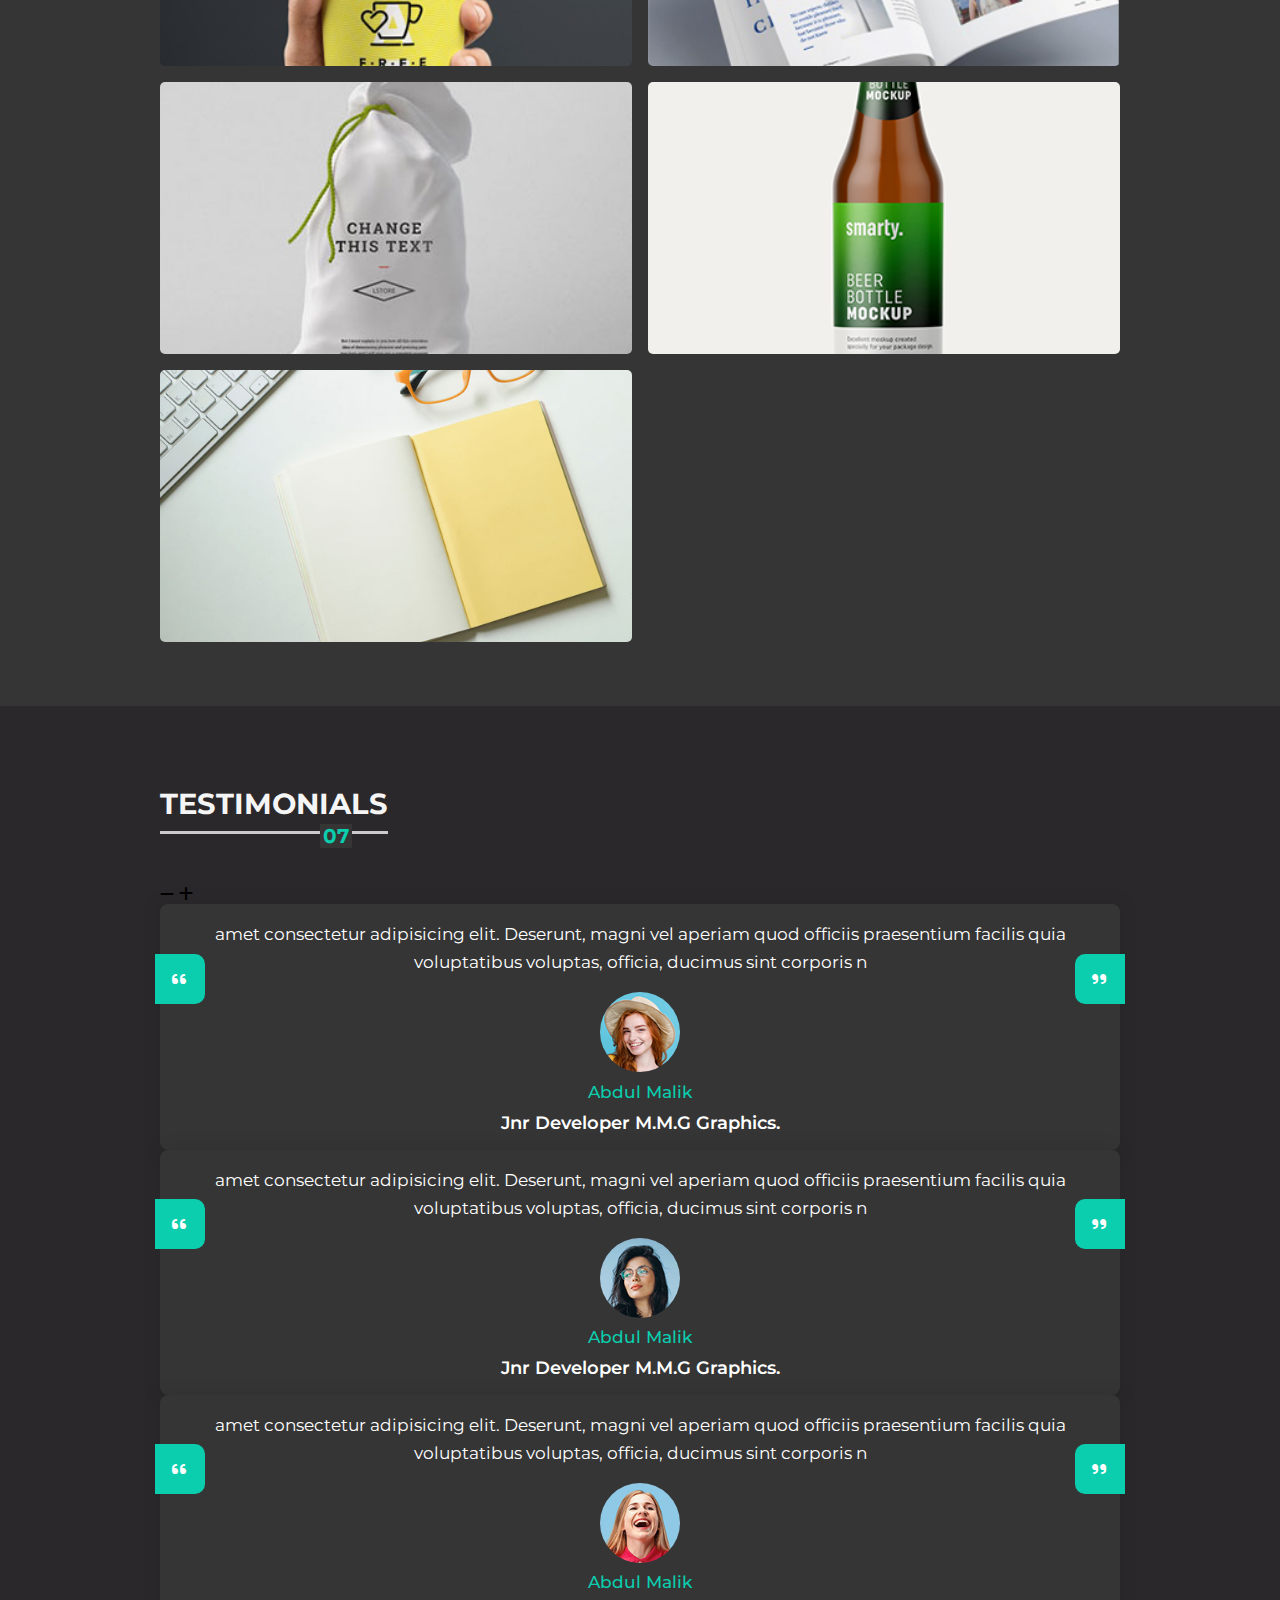
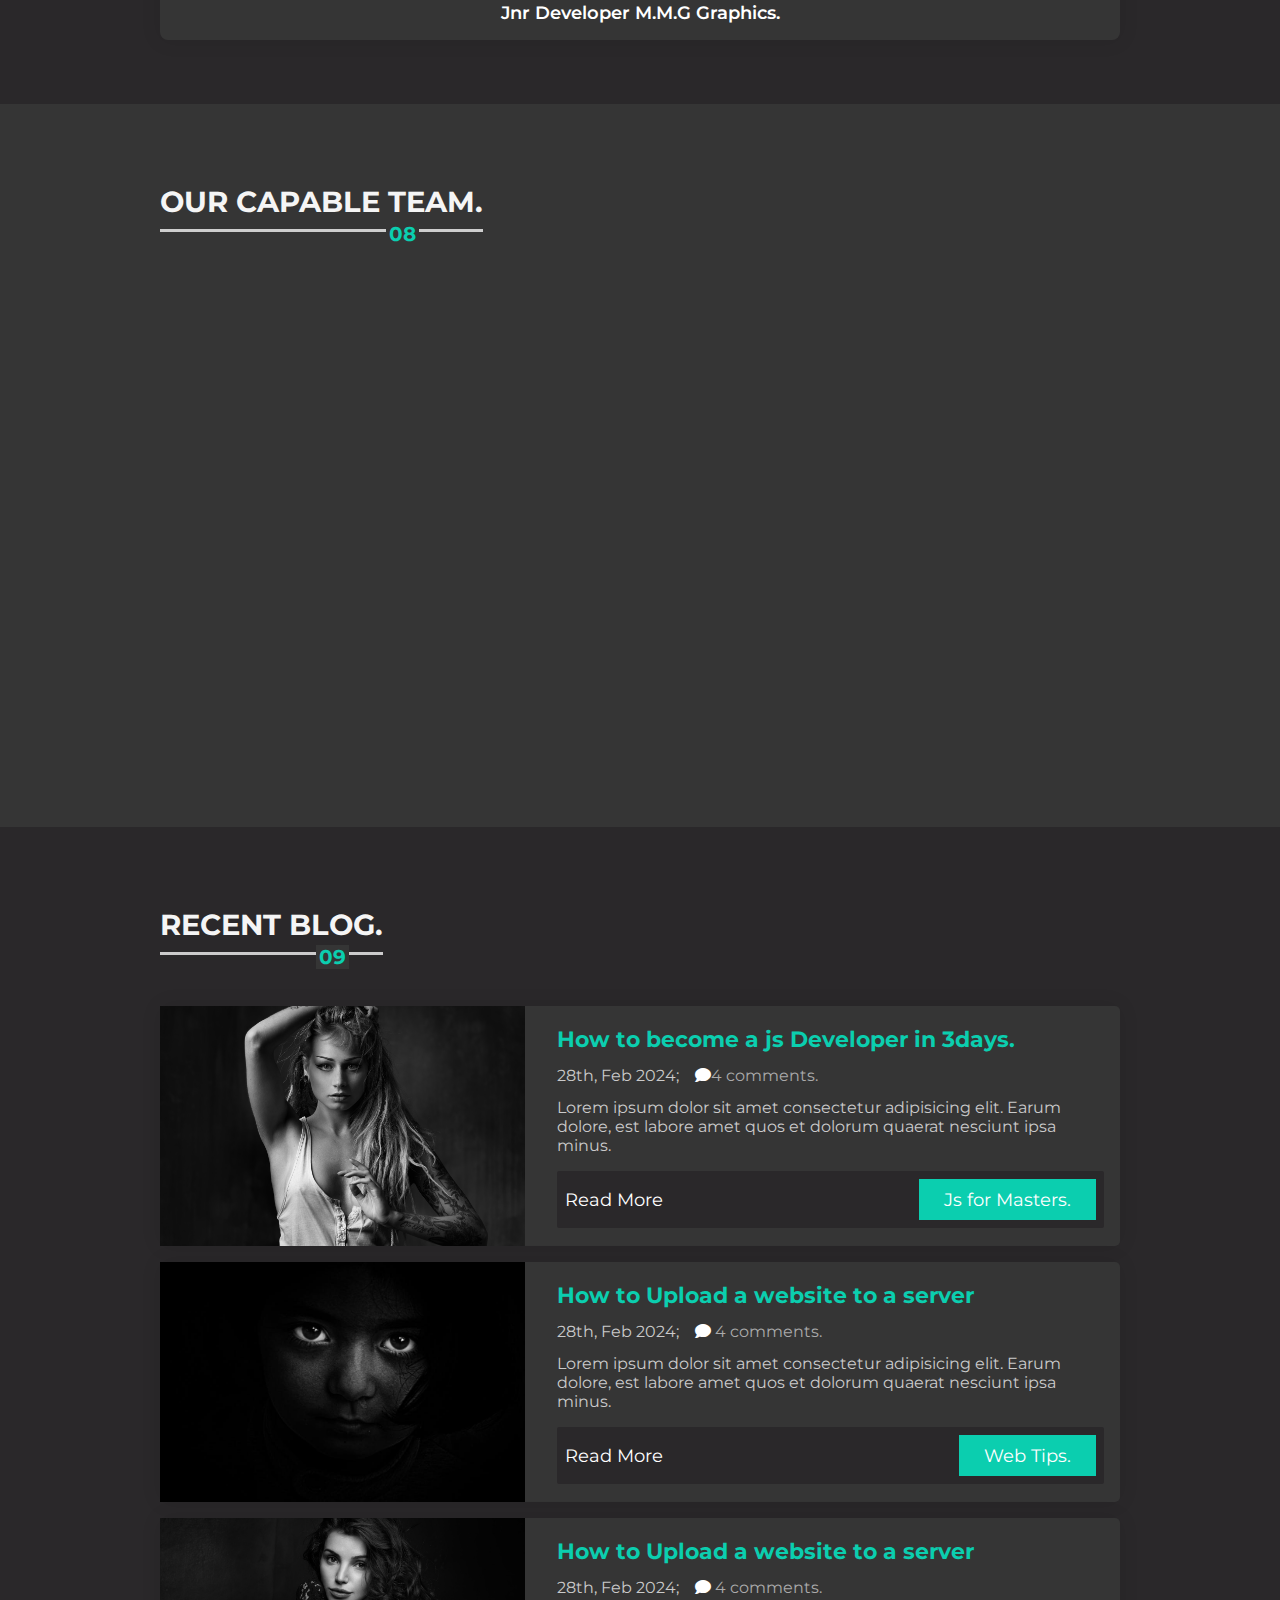
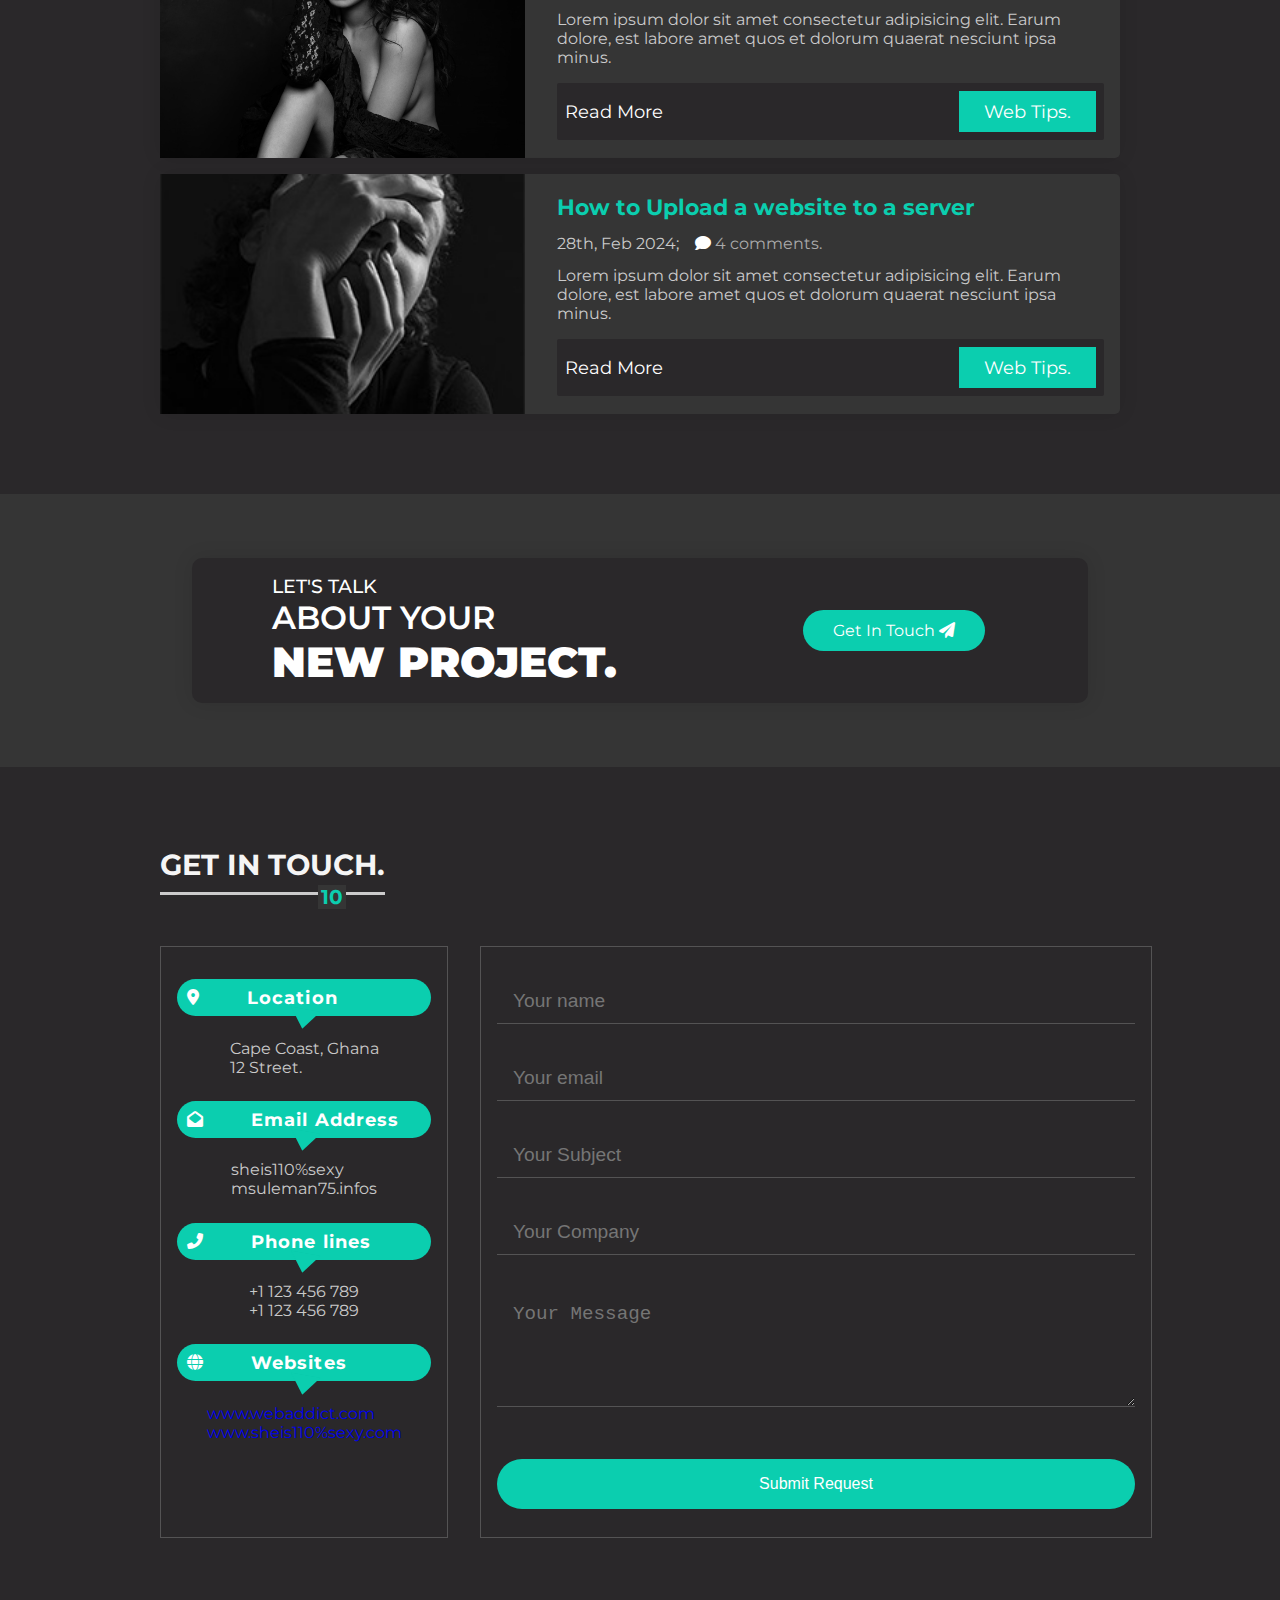
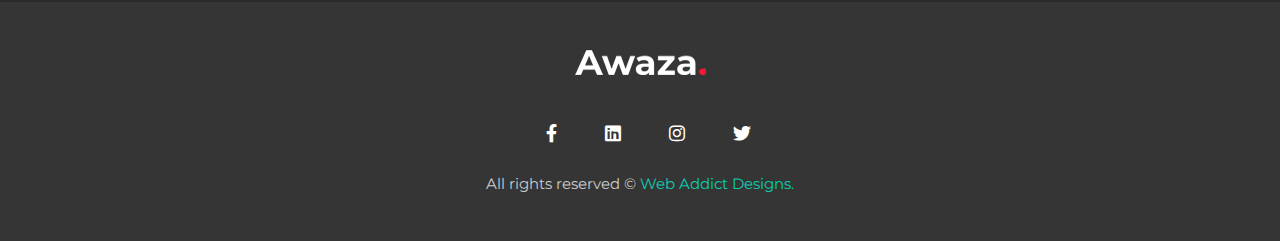
==== commit 086f4233: "Update index.html" ====
--- a/index.html
+++ b/index.html
@@ -1034,7 +1034,10 @@
                                 </div>
                             </div>
                             <div class="contactText">
+                                <a href="https://webaddictportfolio.netlify.app/">
                                 www.webaddict.com <br> www.sheis110%sexy.com
+                                </a>
+                                
                             </div>
                         </div>
                     </div>
--- a/css/portfolioStyle1.css
+++ b/css/portfolioStyle1.css
@@ -382,7 +382,7 @@
             right: 0%;
             width: 40px;
             height: 70px;
-            z-index: 999;
+            z-index: 9;
             cursor: pointer;
         }
         
@@ -1748,7 +1748,7 @@
         
         .contactLabel::before {
             position: absolute;
-            top: calc(60% + 10px);
+            top: calc(55% + 5px);
             left: 50%;
             transform: translateX(-50%) rotate(100deg);
             background: var(--primary);
